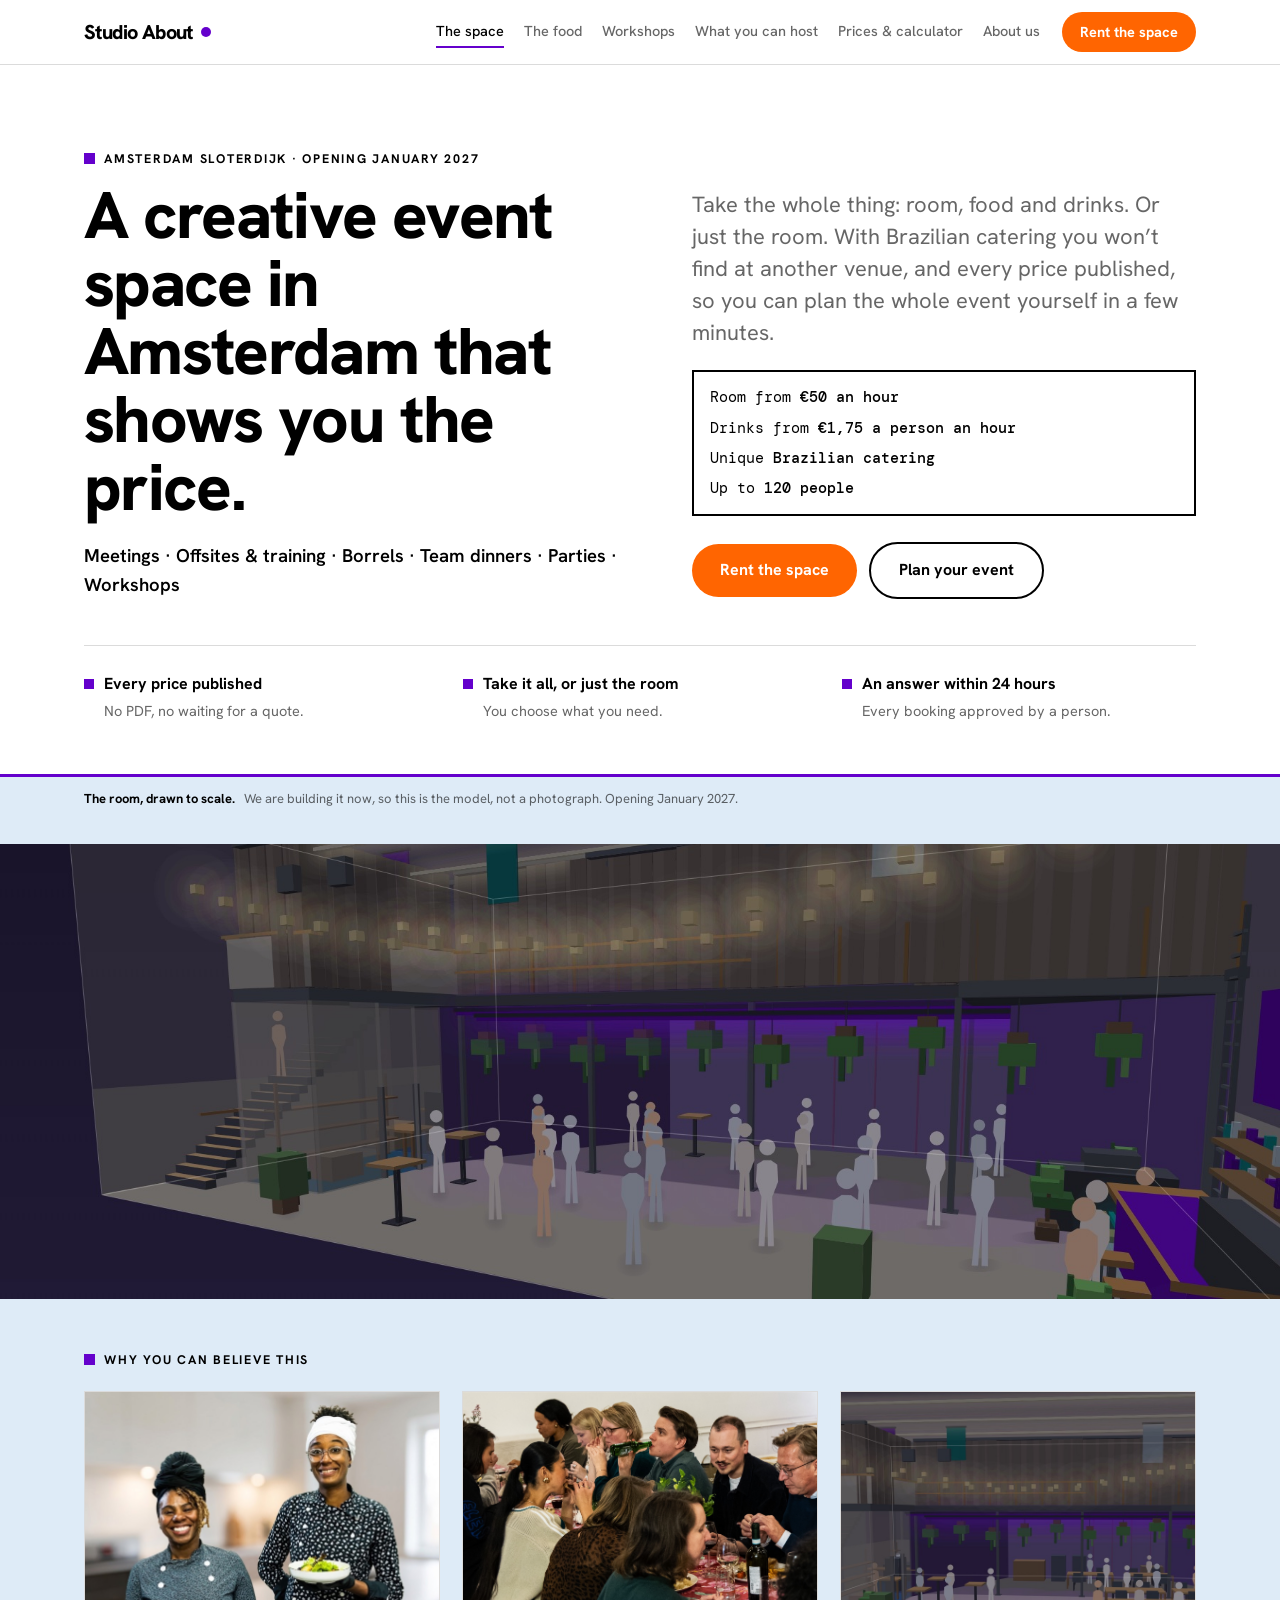
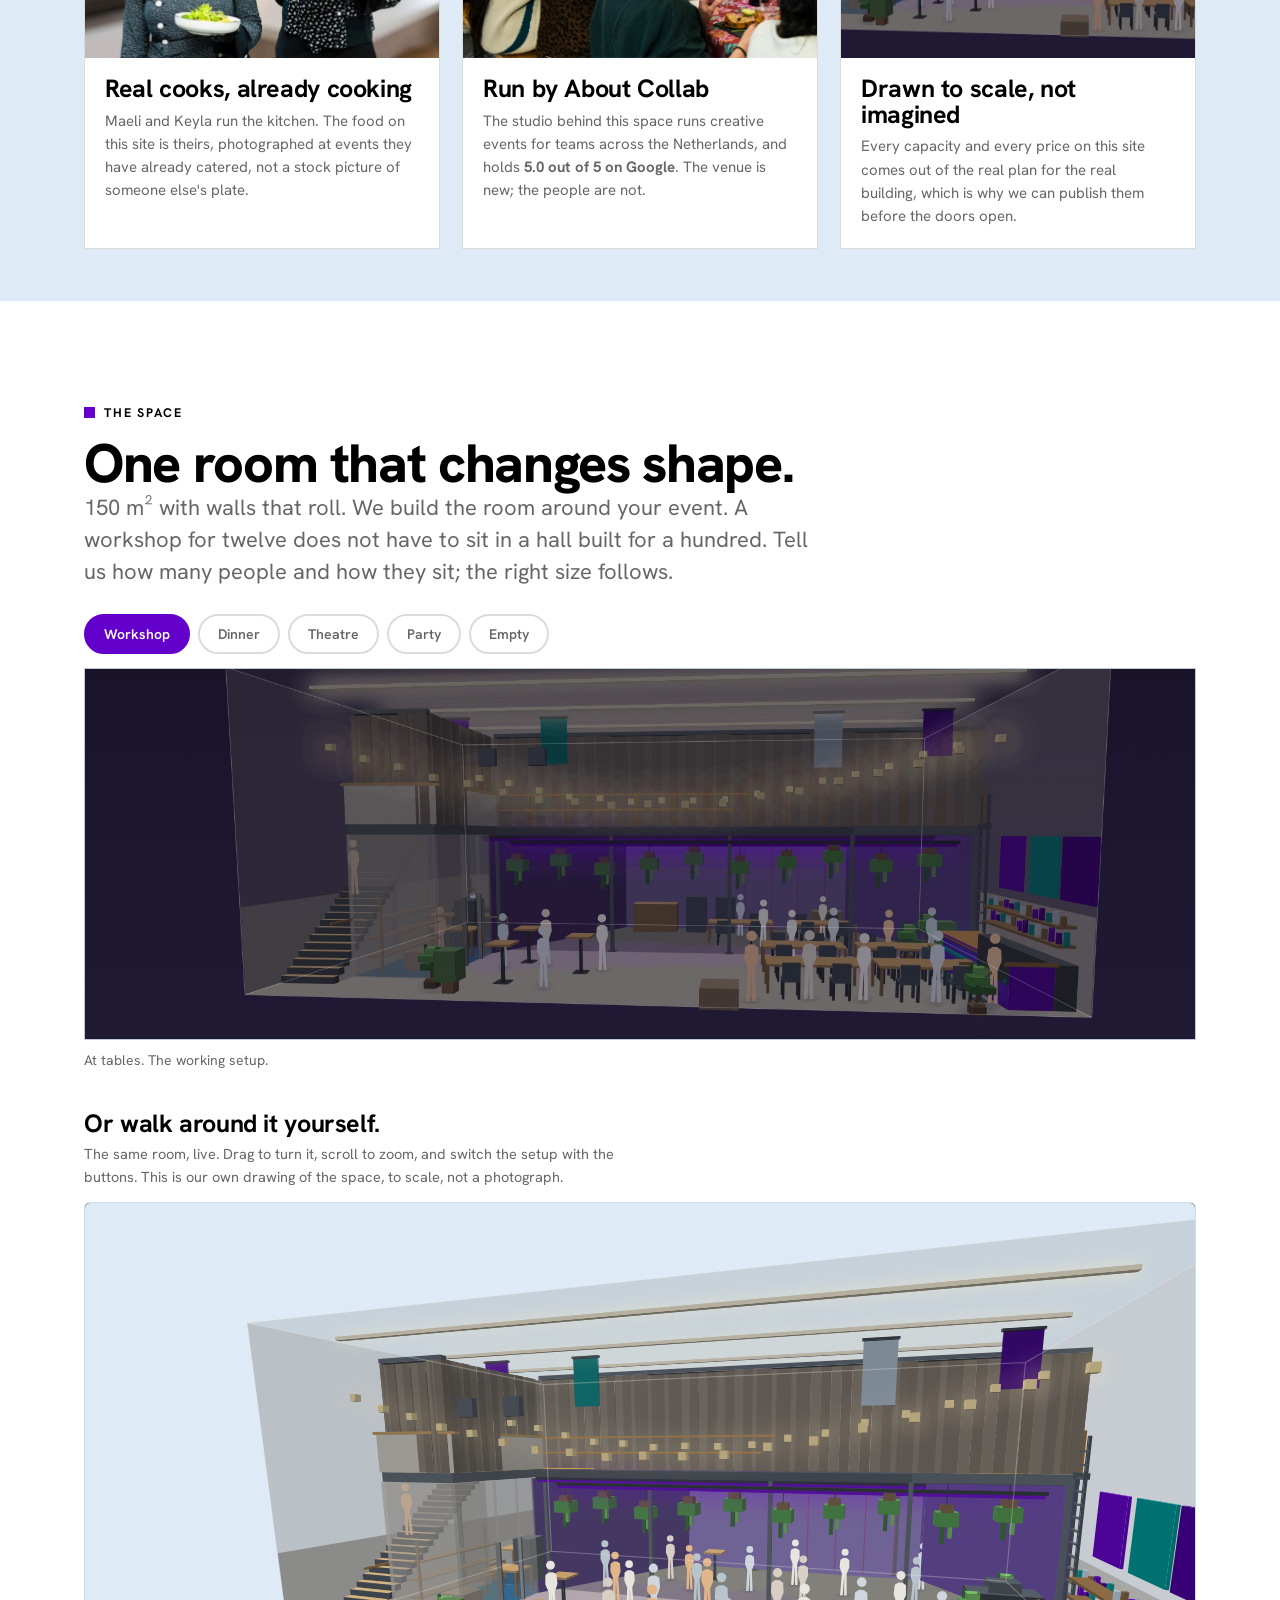
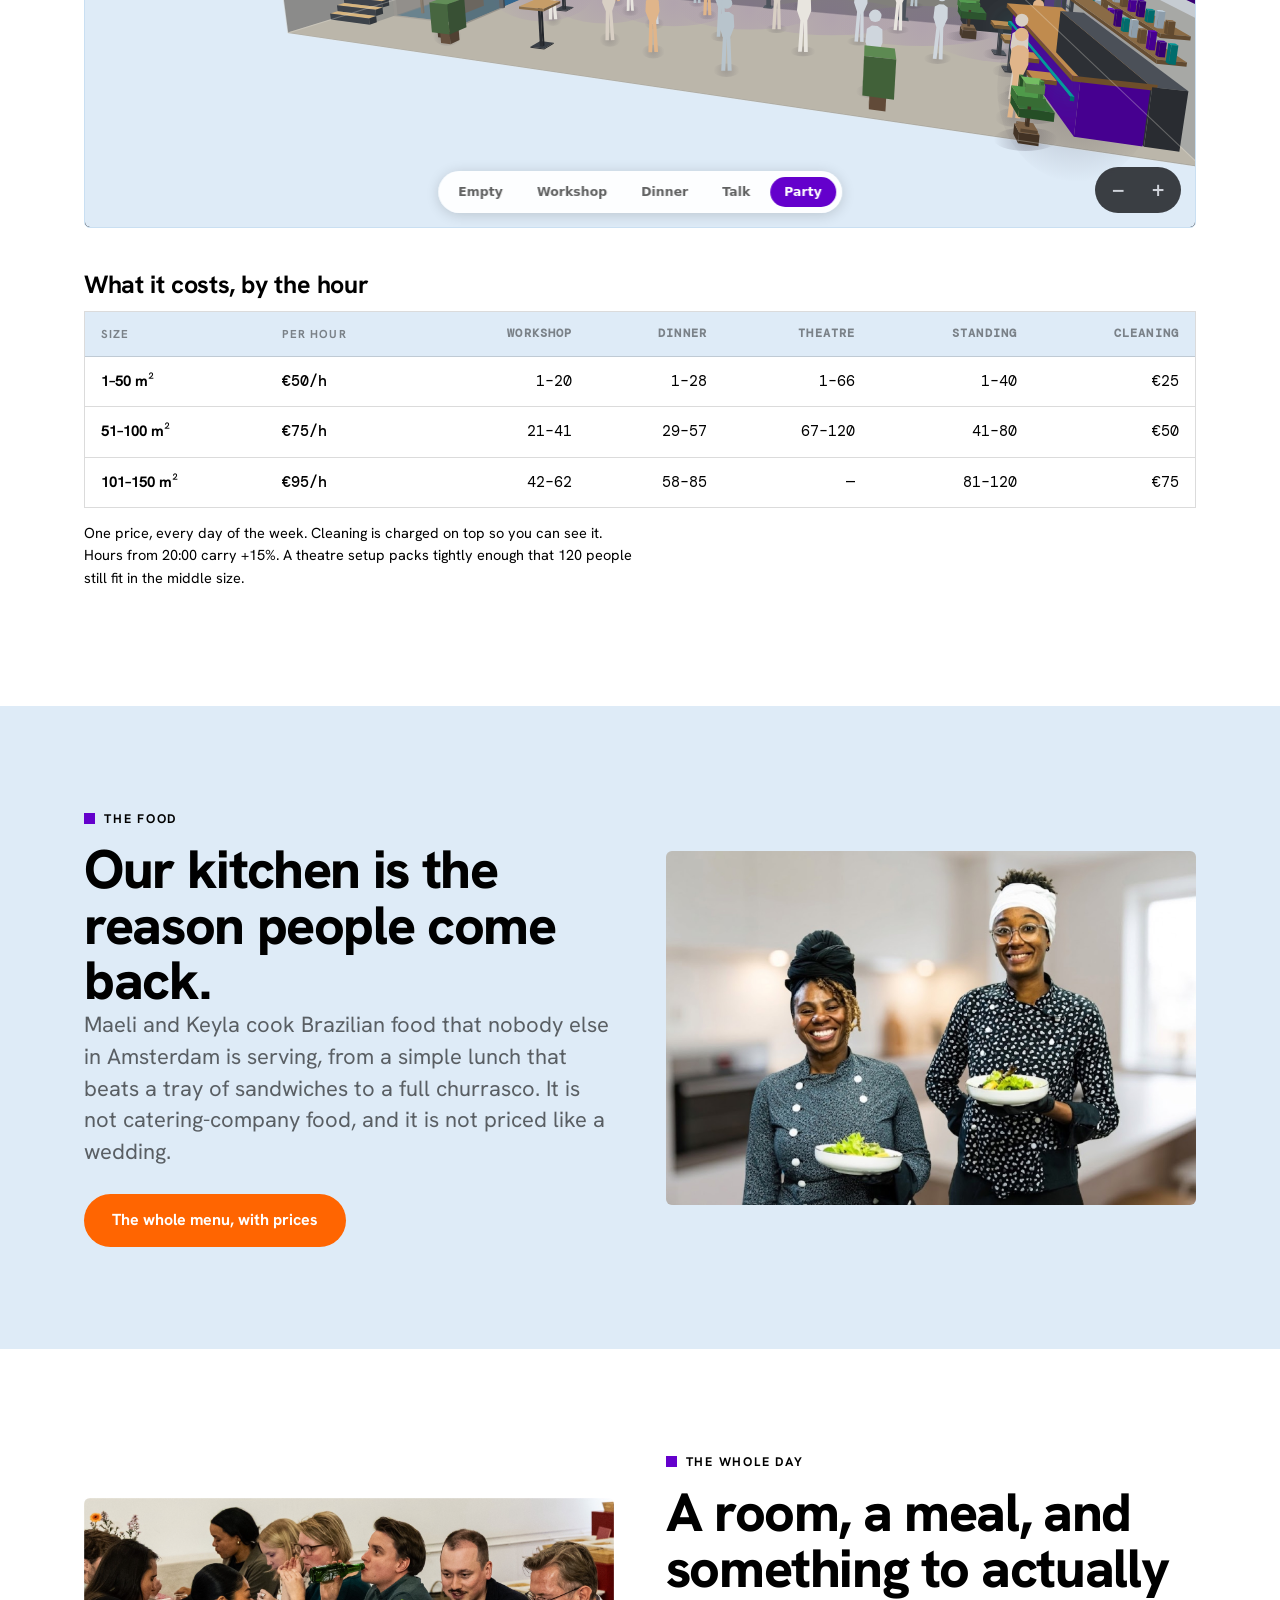
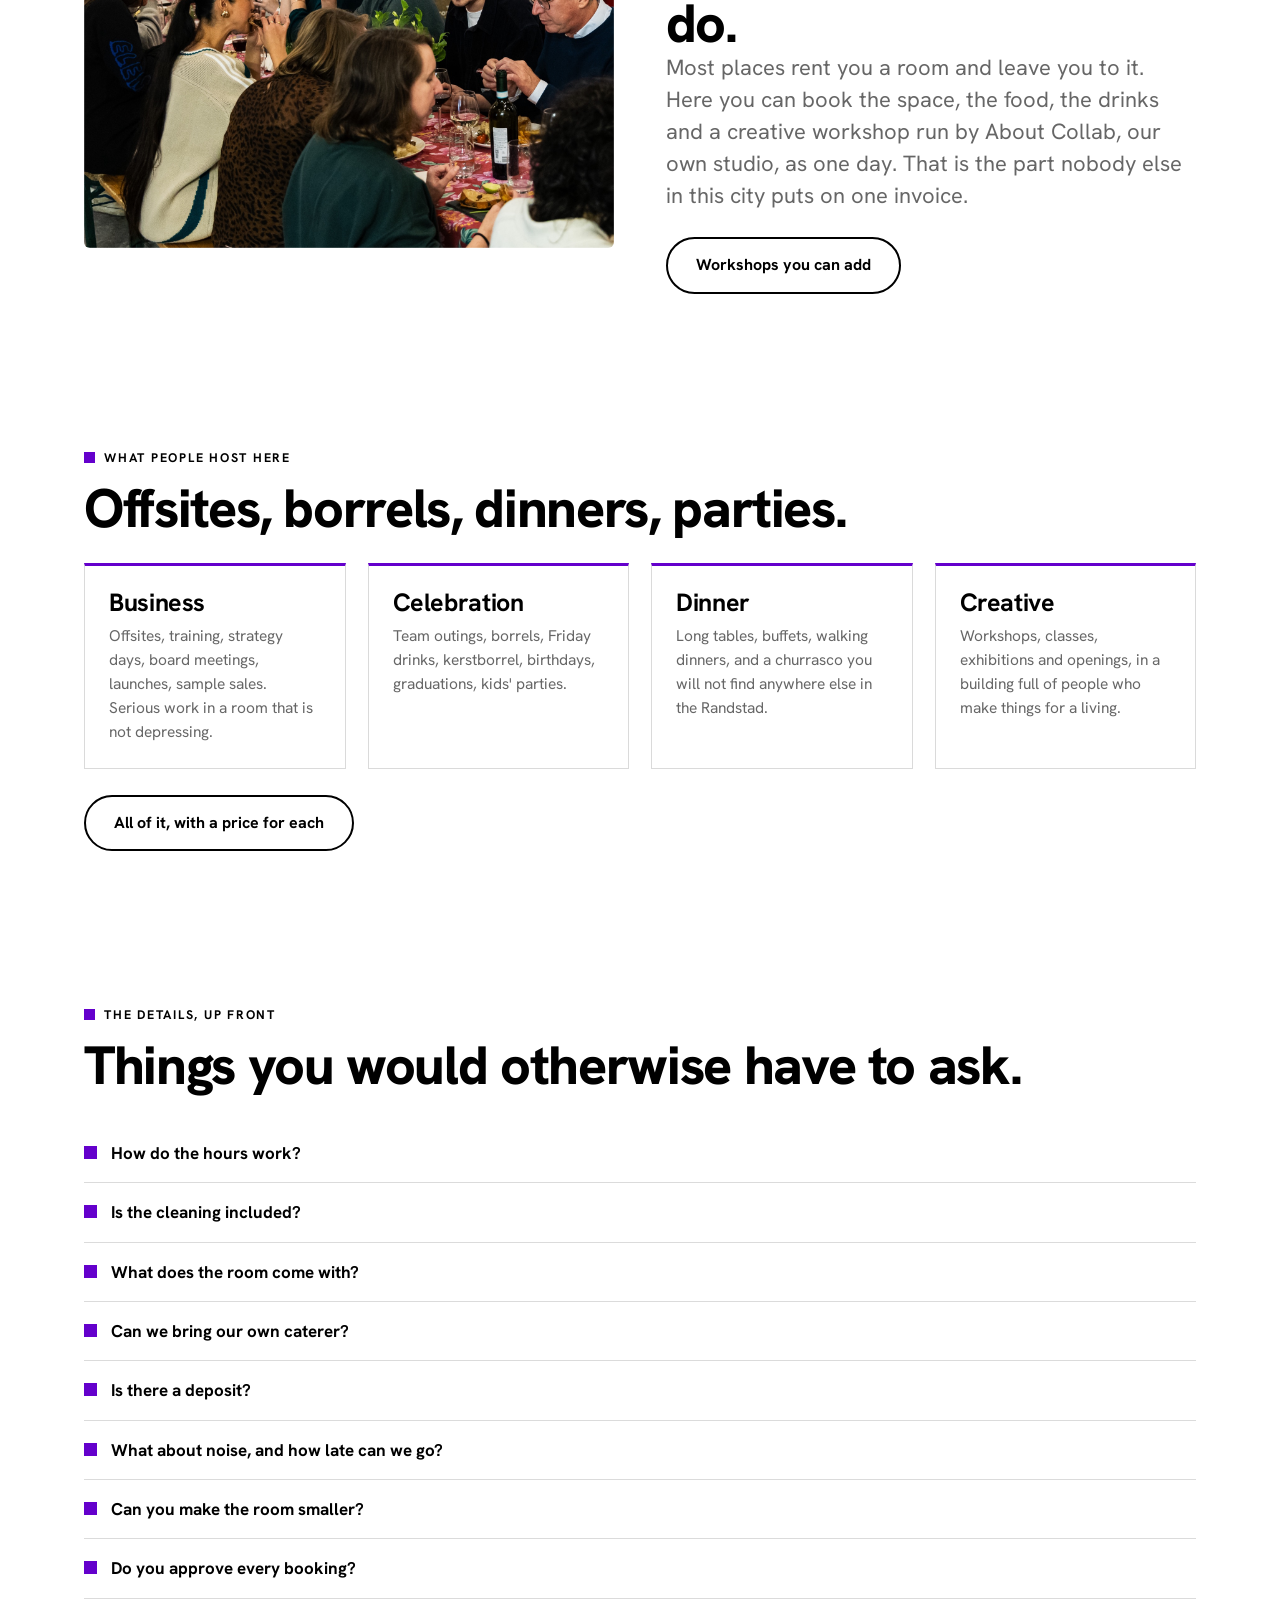
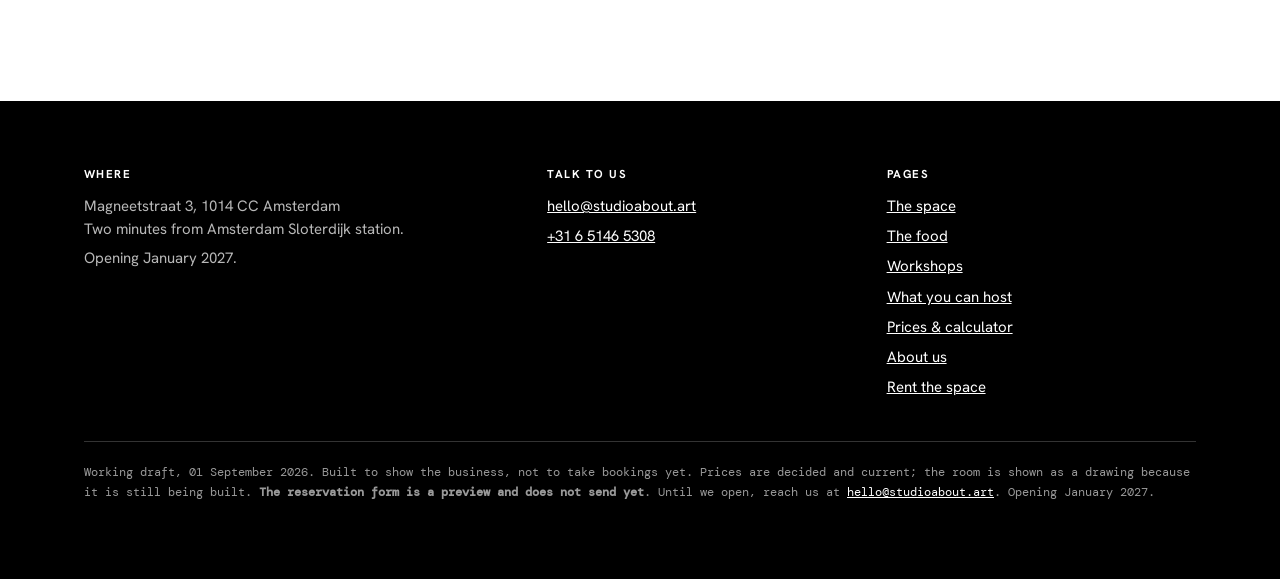
==== index.html @ 2f7e480b "Event space site — 2026-09-01 17:33" ====
<!doctype html>
<html lang="en"><head>
<meta charset="utf-8">
<meta name="viewport" content="width=device-width,initial-scale=1">
<meta name="robots" content="noindex,nofollow">
<title>Studio About &middot; a creative event space in Amsterdam</title>
<meta name="description" content="150 m² event space in Amsterdam Sloterdijk with in-house Brazilian catering. Every price published. Build your event and request a date.">
<link rel="preconnect" href="https://fonts.googleapis.com">
<link rel="preconnect" href="https://fonts.gstatic.com" crossorigin>
<link href="https://fonts.googleapis.com/css2?family=Hanken+Grotesk:wght@300;400;500;600;700;800&family=DM+Mono:wght@400;500&display=swap" rel="stylesheet">
<link rel="stylesheet" href="assets/site.css">
</head><body>
<nav class="nav"><div class="nav-in">
  <a class="brand" href="index.html">Studio About</a>
  <div class="nav-links"><a href="index.html" aria-current="page">The space</a><a href="food.html">The food</a><a href="workshops.html">Workshops</a><a href="use-cases.html">What you can host</a><a href="prices.html">Prices &amp; calculator</a><a href="about.html">About us</a></div>
  <a class="cta" href="rent.html">Rent the space</a>
</div></nav>

<header class="hero">
  <div class="wrap">
    <div class="hero-grid">
      <div>
        <p class="eyebrow">Amsterdam Sloterdijk · opening January 2027</p>
        <h1>A creative event space in Amsterdam that <em>shows you the price</em>.</h1>
        <p class="usecases">Meetings · Offsites &amp; training · Borrels · Team dinners ·
           Parties · Workshops</p>
      </div>
      <div>
        <p class="lede">Take the whole thing: room, food and drinks. Or just the room.
           With Brazilian catering you won&rsquo;t find at another venue, and every price
           published, so you can plan the whole event yourself in a few minutes.</p>
        <div class="priceline">
          <span>Room from <b>€50 an hour</b></span>
          <span>Drinks from <b>€1,75 a person an hour</b></span>
          <span>Unique <b>Brazilian catering</b></span>
          <span>Up to <b>120 people</b></span>
        </div>
        <div class="btn-row">
          <a class="btn" href="rent.html">Rent the space</a>
          <a class="btn ghost" href="prices.html#calc">Plan your event</a>
        </div>
      </div>
    </div>

    <!-- Peep Laja's value-proposition formula, point 3: three concrete outcomes, each
         readable in under two seconds. In the hero, not stranded below the fold. -->
    <ul class="outcomes">
      <li><b>Every price published</b><span>No PDF, no waiting for a quote.</span></li>
      <li><b>Take it all, or just the room</b><span>You choose what you need.</span></li>
      <li><b>An answer within 24 hours</b><span>Every booking approved by a person.</span></li>
    </ul>
  </div>
  <div class="hero-img">
    <div class="wrap"><p class="hero-cap"><b>The room, drawn to scale.</b>
      <span>We are building it now, so this is the model, not a photograph.
      Opening January 2027.</span></p></div>
    <img src="assets/room/room-hero.jpg" alt="The 150 m² event floor, set up for a
      standing party, drawn to scale" width="1800" height="640">
  </div>
</header>

<!-- PROVE, immediately after the promise (Messaging_Strategy §6.4: Promise → Prove →
     Explain → Convert). We have no venue reviews yet — the room is still being built — so
     the proof is the three true things we can show: the people who will cook, the studio
     that already runs events for a living, and a room drawn to scale rather than imagined. -->
<section class="prove tight"><div class="wrap">
  <p class="eyebrow">Why you can believe this</p>
  <div class="grid g3" style="margin-top:22px">
    <div class="prove-card">
      <img src="assets/food/maeli-keyla-salads.jpg" alt="Maeli and Keyla, the chefs">
      <h3>Real cooks, already cooking</h3>
      <p>Maeli and Keyla run the kitchen. The food on this site is theirs, photographed at
         events they have already catered, not a stock picture of someone else's plate.</p>
    </div>
    <div class="prove-card">
      <img src="assets/food/guests-feasting.jpg" alt="Guests eating together at a long table">
      <h3>Run by About Collab</h3>
      <p>The studio behind this space runs creative events for teams across the
         Netherlands, and holds <b>5.0 out of 5 on Google</b>. The venue is new;
         the people are not.</p>
    </div>
    <div class="prove-card">
      <img src="assets/room/room-tables.jpg" alt="The event floor drawn to scale, set with tables">
      <h3>Drawn to scale, not imagined</h3>
      <p>Every capacity and every price on this site comes out of the real plan for the real
         building, which is why we can publish them before the doors open.</p>
    </div>
  </div>
</div></section>

<section><div class="wrap">
  <p class="eyebrow">The space</p>
  <h2>One room that changes shape.</h2>
  <p class="lede">150 m² with walls that roll. We build the room around your
     event. A workshop for twelve does not have to sit in a hall built for a hundred.
     Tell us how many people and how they sit; the right size follows.</p>
  <div class="setups">
    <div class="setup-btns" id="setupBtns"><button data-img="assets/room/room-tables.jpg" data-alt="The event floor, workshop setup" data-meta="At tables. The working setup." aria-pressed="true">Workshop</button><button data-img="assets/room/room-dinner.jpg" data-alt="The event floor, dinner setup" data-meta="Long tables, everyone seated." aria-pressed="false">Dinner</button><button data-img="assets/room/room-theater.jpg" data-alt="The event floor, theatre setup" data-meta="Rows facing the screen." aria-pressed="false">Theatre</button><button data-img="assets/room/room-party.jpg" data-alt="The event floor, party setup" data-meta="Standing, bar open, floor clear." aria-pressed="false">Party</button><button data-img="assets/room/room-empty.jpg" data-alt="The event floor, empty setup" data-meta="The bare floor, before you fill it." aria-pressed="false">Empty</button></div>
    <div class="setup-stage"><img id="setupImg" src="assets/room/room-tables.jpg"
      alt="The event floor, workshop setup" width="1800" height="600"></div>
    <p class="setup-meta" id="setupMeta">At tables. The working setup.</p>
  </div>

  <!-- The navigable model. Helena, 1 Sep: "I want more than just a shot. I want the 3D
       model as well." This REVERSES the 31 Aug stills-only decision, which was taken
       because the model showed the studios — it no longer does: the deck is on but its
       curtain is closed, so there is nothing of the tenant product to see.
       ⚠️ The <style> is inline on purpose — site_css.py is being edited in a parallel
       session today. Fold it in once that lands. -->
  <style>
    .model3d{margin-top:40px}
    .model3d .frame{position:relative;width:100%;aspect-ratio:16/9;border-radius:6px;
      overflow:hidden;background:var(--ice);border:1px solid var(--ice-dp)}
    .model3d iframe{position:absolute;inset:0;width:100%;height:100%;border:0;display:block}
    @media(max-width:720px){
      /* the canvas takes drag as rotate, so there must be page left to scroll past it */
      .model3d .frame{aspect-ratio:auto;height:min(56svh,440px)}
    }
  </style>
  <div class="model3d">
    <h3 style="margin-bottom:6px">Or walk around it yourself.</h3>
    <p style="font-size:14.5px;color:var(--ink-60);max-width:70ch;margin:0 0 14px">
      The same room, live. Drag to turn it, scroll to zoom, and switch the setup with the
      buttons. This is our own drawing of the space, to scale, not a photograph.</p>
    <div class="frame">
      <iframe src="space-3d.html?embed=1&amp;labels=0&amp;dims=0&amp;scale=0&amp;deck=1&amp;closed=1&amp;furnD=0&amp;peopleD=0&amp;ui=event&amp;setup=party&amp;az=0.30&amp;el=0.15&amp;r=15.6&amp;tx=0.3&amp;ty=2.5&amp;tz=0.4"
              title="The event floor in 3D" loading="lazy"></iframe>
    </div>
  </div>
  <div style="margin-top:44px">
    <h3 style="margin-bottom:14px">What it costs, by the hour</h3>
    <div class="tablewrap"><table>
<thead><tr><th>Size</th><th>Per hour</th><th class="num">Workshop</th><th class="num">Dinner</th>
<th class="num">Theatre</th><th class="num">Standing</th><th class="num">Cleaning</th></tr></thead>
<tbody><tr><td><b>1–50 m²</b></td><td class='price'>€50/h</td><td class='num'>1–20</td><td class='num'>1–28</td><td class='num'>1–66</td><td class='num'>1–40</td><td class='num'>€25</td></tr><tr><td><b>51–100 m²</b></td><td class='price'>€75/h</td><td class='num'>21–41</td><td class='num'>29–57</td><td class='num'>67–120</td><td class='num'>41–80</td><td class='num'>€50</td></tr><tr><td><b>101–150 m²</b></td><td class='price'>€95/h</td><td class='num'>42–62</td><td class='num'>58–85</td><td class='num'>—</td><td class='num'>81–120</td><td class='num'>€75</td></tr></tbody></table></div>
<p class="swipe">swipe sideways →</p>
    <p style="font-size:14.5px;color:var(--ink-2);margin-top:14px;max-width:70ch">
      One price, every day of the week. Cleaning is charged on top so you can see it.
      Hours from 20:00 carry +15%.
      A theatre setup packs tightly enough that 120 people
      still fit in the middle size.</p>
  </div>
</div></section>

<section class="dark"><div class="wrap">
  <div class="grid g2" style="align-items:center;gap:clamp(24px,4vw,56px)">
    <div>
      <p class="eyebrow">The food</p>
      <h2>Our kitchen is the reason people come back.</h2>
      <p class="lede">Maeli and Keyla cook Brazilian food that nobody else in Amsterdam is
         serving, from a simple lunch that beats a tray of sandwiches to a full churrasco.
         It is not catering-company food, and it is not priced like a wedding.</p>
      <div class="btn-row"><a class="btn" href="food.html">The whole menu, with prices</a></div>
    </div>
    <div><img src="assets/food/maeli-keyla-salads.jpg"
      alt="Maeli and Keyla, the chefs, holding bowls of salad" style="border-radius:6px"></div>
  </div>
</div></section>

<section><div class="wrap">
  <div class="grid g2" style="align-items:center;gap:clamp(24px,4vw,56px)">
    <div><img src="assets/food/guests-feasting.jpg" alt="Guests eating together at a long table"
      style="border-radius:6px"></div>
    <div>
      <p class="eyebrow">The whole day</p>
      <h2>A room, a meal, and something to actually do.</h2>
      <p class="lede">Most places rent you a room and leave you to it. Here you can book the
         space, the food, the drinks and a creative workshop run by About Collab, our own
         studio, as one day. That is the part nobody else in this city puts on one invoice.</p>
      <div class="btn-row"><a class="btn ghost"
        href="workshops.html">Workshops you can add</a></div>
    </div>
  </div>
</div></section>

<section class="tight"><div class="wrap">
  <p class="eyebrow">What people host here</p>
  <h2>Offsites, borrels, dinners, parties.</h2>
  <div class="grid g4" style="margin-top:26px">
    <div class="card"><h3>Business</h3><p>Offsites, training, strategy days, board meetings,
      launches, sample sales. Serious work in a room that is not depressing.</p></div>
    <div class="card"><h3>Celebration</h3><p>Team outings, borrels, Friday drinks, kerstborrel,
      birthdays, graduations, kids' parties.</p></div>
    <div class="card"><h3>Dinner</h3><p>Long tables, buffets, walking dinners, and a churrasco
      you will not find anywhere else in the Randstad.</p></div>
    <div class="card"><h3>Creative</h3><p>Workshops, classes, exhibitions and openings, in a
      building full of people who make things for a living.</p></div>
  </div>
  <div class="btn-row"><a class="btn ghost"
    href="use-cases.html">All of it, with a price for each</a></div>
</div></section>

<section><div class="wrap"><p class="eyebrow">The details, up front</p><h2>Things you would otherwise have to ask.</h2><div style="margin-top:30px"><details class='faq'><summary>How do the hours work?</summary><p>The hours you book are the hours you have the space. Set-up and clear-out happen inside them, so count them in. Most people need about an hour at each end. You can get in from the time you booked, and if you are still here afterwards the extra time is charged at the same hourly rate. That is how the whole market works; we just say it out loud instead of putting it in a contract you read later.</p></details><details class='faq'><summary>Is the cleaning included?</summary><p>No, and it is on the price list rather than hidden in the hourly rate: €25, €50 or €75 depending on the size of the room. That is our cleaning after you leave. We do expect the space back in order: furniture where you found it, your things gone.</p></details><details class='faq'><summary>What does the room come with?</summary><p>Tables, chairs, and a projector and screen at no charge. We set the room up the way you need it. Tell us the setup when you book. Sound, party lights and a DJ booth are on the extras list.</p></details><details class='faq'><summary>Can we bring our own caterer?</summary><p>Yes, for €150 per event. Our own kitchen is the reason most people book us, so we would rather cook for you, but you are not forced onto it. Drinks are always ours.</p></details><details class='faq'><summary>Is there a deposit?</summary><p>€150, refunded after the event when the space comes back in order. It is not part of the price and carries no BTW.</p></details><details class='faq'><summary>What about noise, and how late can we go?</summary><p>Events can run to 04:00. Every booked hour from 20:00 carries +15%, which pays the person who stays with you. It is in the calculator, so you see it before you ask.</p></details><details class='faq'><summary>Can you make the room smaller?</summary><p>Yes. It is 150 m² with walls that roll, so we build the room around your event rather than sitting you in a hall that is too big. The three sizes on the price list are how we price it; the actual shape is made for you.</p></details><details class='faq'><summary>Do you approve every booking?</summary><p>Yes, always. There is no instant booking here and there never will be. You will hear from us within 24 hours.</p></details></div></div></section>

<footer><div class="wrap">
  <div class="foot-grid">
    <div>
      <h4>Where</h4>
      <p style="margin:0 0 6px">Magneetstraat 3, 1014 CC Amsterdam<br>Two minutes from Amsterdam Sloterdijk station.</p>
      <p style="margin:0">Opening January 2027.</p>
    </div>
    <div><h4>Talk to us</h4><ul>
      <li><a href="mailto:hello@studioabout.art">hello@studioabout.art</a></li>
      <li><a href="tel:+31651465308">+31 6 5146 5308</a></li>
    </ul></div>
    <div><h4>Pages</h4><ul>
      <li><a href="index.html">The space</a></li><li><a href="food.html">The food</a></li><li><a href="workshops.html">Workshops</a></li><li><a href="use-cases.html">What you can host</a></li><li><a href="prices.html">Prices &amp; calculator</a></li><li><a href="about.html">About us</a></li><li><a href="rent.html">Rent the space</a></li>
    </ul></div>
  </div>
  <p class="draft">Working draft, 01 September 2026.
     Built to show the business, not to take bookings yet. Prices are decided and current;
     the room is shown as a drawing because it is still being built. <b>The reservation form
     is a preview and does not send yet</b>. Until we open, reach us at
     <a href="mailto:hello@studioabout.art">hello@studioabout.art</a>. Opening January 2027.</p>
</div></footer>
<script>window.SA_DATA={"bands": [{"key": "B1", "label": "up to 50 m²", "m2_lo": 1, "m2_hi": 50, "price": 50.0, "cleaning": 25.0, "workshop": [1, 20], "dinner": [1, 28], "standing": [1, 40], "theatre": [1, 66]}, {"key": "B2", "label": "51–100 m²", "m2_lo": 51, "m2_hi": 100, "price": 75.0, "cleaning": 50.0, "workshop": [21, 41], "dinner": [29, 57], "standing": [41, 80], "theatre": [67, 120]}, {"key": "B3", "label": "101–150 m²", "m2_lo": 101, "m2_hi": 150, "price": 95.0, "cleaning": 75.0, "workshop": [42, 62], "dinner": [58, 85], "standing": [81, 120], "theatre": null}], "food": [{"key": "lunch_simple", "label": "Simple Lunch — one main delicious dish", "group": "any", "pp": 20.0, "status": "DECIDED", "per_hour": false, "btw": 0.09}, {"key": "lunch_buffet_full", "label": "Buffet Lunch — main + dessert", "group": "12+", "pp": 24.5, "status": "DECIDED", "per_hour": false, "btw": 0.09}, {"key": "lunch_plated", "label": "Plated Lunch — main + dessert, served at table", "group": "≤16", "pp": 27.5, "status": "DECIDED", "per_hour": false, "btw": 0.09}, {"key": "dinner_2course", "label": "Plated Dinner — 2 courses, served", "group": "≤15", "pp": 30.0, "status": "DERIVED", "per_hour": false, "btw": 0.09}, {"key": "dinner_plated", "label": "Plated Dinner — 3 courses, served", "group": "≤15", "pp": 34.5, "status": "DECIDED", "per_hour": false, "btw": 0.09}, {"key": "dinner_buffet", "label": "Buffet Dinner — walk-in, chef-served, with dessert", "group": "16+", "pp": 29.5, "status": "DECIDED", "per_hour": false, "btw": 0.09}, {"key": "churrasco", "label": "Churrasco — full Brazilian BBQ experience + dessert, lunch or dinner", "group": "15+", "pp": 47.5, "status": "DECIDED", "per_hour": false, "btw": 0.09}, {"key": "bites", "label": "Brazilian Bites — custom offer per event", "group": "any", "pp": 0.0, "status": "DECIDED range", "per_hour": false, "btw": 0.09}, {"key": "borrel_soft", "label": "Borrel — drinks + bites, pp per HOUR, no alcohol", "group": "any", "pp": 7.5, "status": "DECIDED", "per_hour": true, "btw": 0.09}, {"key": "borrel_alc", "label": "Borrel — drinks + bites, pp per HOUR, with alcohol", "group": "any", "pp": 10.0, "status": "DECIDED", "per_hour": true, "btw": 0.09}, {"key": "dessert_round", "label": "Sweet finish — a delicious dessert everyone will like", "group": "any", "pp": 4.5, "status": "DECIDED", "per_hour": false, "btw": 0.09}], "drinks": [{"key": "p1", "label": "Package 1 — coffee, tea, still + sparkling water", "pph": 1.75, "status": "DECIDED", "btw": 0.09}, {"key": "p2", "label": "Package 2 — + iced tea, sodas, juices", "pph": 2.5, "status": "DECIDED", "btw": 0.09}, {"key": "p3", "label": "Package 3 — + wine & beer", "pph": 6.0, "status": "DECIDED", "btw": 0.21}, {"key": "p4", "label": "Package 4 — + premium cocktails", "pph": 9.0, "status": "DECIDED", "btw": 0.21}], "addons": [{"key": "sound", "label": "Sound set — 2 speakers + wireless mic", "price": 45.0, "btw": 0.21}, {"key": "lights", "label": "Party light package (incl. black lights)", "price": 60.0, "btw": 0.21}, {"key": "djbooth", "label": "DJ booth table", "price": 40.0, "btw": 0.21}, {"key": "flipchart", "label": "Flipchart + markers", "price": 15.0, "btw": 0.21}], "max_people": 120, "floor_m2": 150, "night_pct": 0.15, "night_from": 20, "night_until": 4, "drinks_min_hours": 2, "borg": 150.0, "kurkgeld": 150.0, "hetsalon_room_discount": 0.3, "hetsalon_food_discount": 0.2, "bites_lo": 7.0, "bites_hi": 12.0, "bites_pieces": 6, "small_group_min": 15, "small_group_surcharge": 2.0, "projector_included": true, "btw": {"food": 0.09, "alcohol": 0.21, "service": 0.21}, "overtime_same_rate": true, "_model_billable_extra": 2};</script>
<script src="assets/calc.js"></script>
</body></html>
---- assets/site.css ----
:root{
  --purple:#6400cc; --purple-dk:#4d00a0;
  --green:#019999;
  --action:#ff6501; --action-dk:#e55a01;
  --ice:#deebf7; --ice-dp:#c9dff2;
  --ink:#000; --paper:#fff;
  --ink-60:rgba(0,0,0,.60); --ink-45:rgba(0,0,0,.45);
  --rule:rgba(0,0,0,.14);
  --onP:#fff; --onP-70:rgba(255,255,255,.74);
  --sans:'Hanken Grotesk',ui-sans-serif,system-ui,-apple-system,sans-serif;
  --mono:'DM Mono',ui-monospace,'SF Mono',Menlo,monospace;
  --pad:clamp(20px,5vw,64px); --maxw:1240px;
}
*{box-sizing:border-box}
[hidden]{display:none!important}
/* Grid and flex children default to min-width:auto and refuse to shrink below their
   content, which is how a wide table pushes a phone sideways. Anything that genuinely
   needs to scroll does it inside its own .tablewrap. */
.grid>*,.hero-grid>*,.calc-grid>*,.foot-grid>*,.promise .wrap>*,.row>*{min-width:0}
html{-webkit-text-size-adjust:100%}
body{margin:0;background:var(--paper);color:var(--ink);font-family:var(--sans);
     font-size:17px;line-height:1.55;overflow-x:hidden;font-weight:400}
img{max-width:100%;display:block}
a{color:inherit}
:focus-visible{outline:3px solid var(--action);outline-offset:2px}
@media (prefers-reduced-motion:reduce){*{animation:none!important;transition:none!important}}

.wrap{max-width:var(--maxw);margin:0 auto;padding-inline:var(--pad)}
/* .dark is a legacy class name from the first pass — it now means "the soft fill
   band", because Helena found the dark version unpleasant to look at. */
.dark{background:var(--ice);color:var(--ink)}

h1,h2,h3{font-family:var(--sans);font-weight:800;letter-spacing:-.025em;line-height:1.03;
         margin:0;overflow-wrap:break-word}
h1{font-size:clamp(36px,7vw,84px)}
h2{font-size:clamp(28px,4.4vw,54px)}
h3{font-size:clamp(19px,2vw,25px);font-weight:700;letter-spacing:-.015em}
p{margin:0 0 1em}
.lede{font-size:clamp(18px,2vw,22px);line-height:1.45;color:var(--ink-60);max-width:62ch;
      font-weight:400}

/* the eyebrow names the section's role. Text stays black; a filled square carries
   the colour, which is the brand's own geometric vocabulary. */
.eyebrow{font-size:12.5px;letter-spacing:.14em;text-transform:uppercase;font-weight:700;
         color:var(--ink);margin:0 0 14px;display:flex;align-items:center;gap:9px}
.eyebrow::before{content:'';width:11px;height:11px;background:var(--purple);flex:0 0 auto}
.promise .eyebrow,.onP .eyebrow{color:var(--onP)}
.promise .eyebrow::before,.onP .eyebrow::before{background:var(--onP)}

section{padding-block:clamp(56px,8vw,110px)}
.tight{padding-block:clamp(34px,4vw,58px)}

/* ---------- nav ---------- */
.nav{position:sticky;top:0;z-index:60;background:rgba(255,255,255,.95);
     backdrop-filter:blur(10px);border-bottom:1px solid var(--rule)}
.nav-in{max-width:var(--maxw);margin:0 auto;padding:12px var(--pad);
        display:flex;align-items:center;gap:22px}
.brand{font-weight:800;font-size:20px;color:var(--ink);text-decoration:none;
       letter-spacing:-.03em;white-space:nowrap;display:flex;align-items:center;gap:8px}
.brand::after{content:'';width:10px;height:10px;border-radius:50%;background:var(--purple)}
.nav-links{display:flex;gap:20px;margin-left:auto;flex-wrap:wrap}
.nav-links a{font-size:14.5px;color:var(--ink-60);text-decoration:none;padding:4px 0;
             border-bottom:2px solid transparent;font-weight:500}
.nav-links a:hover,.nav-links a[aria-current]{color:var(--ink);border-bottom-color:var(--purple)}
.nav .cta{background:var(--action);color:#fff;padding:9px 18px;border-radius:999px;
          font-weight:700;font-size:14.5px;text-decoration:none;white-space:nowrap}
.nav .cta:hover{background:var(--action-dk)}
@media(max-width:880px){.nav-links{display:none}}

/* ---------- hero ---------- */
.hero{background:var(--paper);color:var(--ink);position:relative;
      padding-block:clamp(44px,6.5vw,84px) 0}
.hero h1{max-width:17ch;font-size:clamp(33px,5.6vw,66px)}
.hero h1 em{font-style:normal}          /* text is black or white — never coloured */
.hero-grid{display:grid;grid-template-columns:1.05fr .95fr;gap:clamp(28px,4vw,60px);align-items:end}
@media(max-width:900px){.hero-grid{grid-template-columns:1fr}}
.hero-img{margin-top:clamp(30px,4vw,52px);border-top:3px solid var(--purple);background:var(--ice)}
.hero-img img{width:100%;height:auto}
.hero-cap{font-size:13px;color:var(--ink-60);padding:12px 0 22px;
          display:flex;gap:9px;align-items:baseline;flex-wrap:wrap}
.hero-cap b{color:var(--ink);font-weight:700}

/* the price line is a square content frame — square holds content, round holds actions */
/* One item per row. When these wrapped as a flex line, "Unique Brazilian catering" and
   "Up to 120 people" landed side by side and the capacity read as a property of the
   catering rather than of the space. A spec list cannot be misread. */
.priceline{font-family:var(--mono);font-size:15px;color:var(--ink);
           border:2px solid var(--ink);padding:14px 16px;
           display:grid;grid-template-columns:1fr;gap:7px;margin-top:8px}
.priceline b{font-weight:500}

.btn{display:inline-block;background:var(--action);color:#fff;font-weight:700;font-size:16px;
     padding:14px 28px;border-radius:999px;text-decoration:none;border:0;cursor:pointer;
     font-family:var(--sans)}
.btn:hover{background:var(--action-dk)}
.btn.ghost{background:transparent;border:2px solid var(--ink);color:var(--ink)}
.btn.ghost:hover{background:var(--ink);color:#fff}
.btn-row{display:flex;gap:12px;flex-wrap:wrap;margin-top:26px;align-items:center}

/* ---------- the promise: Purple Rain, white text ---------- */
.promise{background:var(--purple);color:var(--onP)}
.promise h3{color:var(--onP)}
.promise .wrap{display:grid;grid-template-columns:repeat(3,1fr);gap:clamp(18px,3vw,46px)}
@media(max-width:820px){.promise .wrap{grid-template-columns:1fr;gap:26px}}
.promise-item{padding-block:clamp(26px,3.4vw,46px)}
.promise-item h3{font-size:clamp(19px,2vw,24px);margin-bottom:8px}
.promise-item p{margin:0;font-size:15.5px;line-height:1.45;color:var(--onP-70)}
.promise-num{font-family:var(--mono);font-size:12px;letter-spacing:.14em;
             color:var(--onP-70);display:block;margin-bottom:12px}

/* ---------- cards / grid: square frames ---------- */
.grid{display:grid;gap:clamp(14px,2vw,22px)}
.g2{grid-template-columns:repeat(2,1fr)}
.g3{grid-template-columns:repeat(3,1fr)}
.g4{grid-template-columns:repeat(4,1fr)}
@media(max-width:980px){.g3,.g4{grid-template-columns:repeat(2,1fr)}}
@media(max-width:640px){.g2,.g3,.g4{grid-template-columns:1fr}}
.grid img{border-radius:0}

.card{background:var(--paper);border:1px solid var(--rule);border-radius:0;padding:24px;
      border-top:3px solid var(--purple)}
.card h3{margin-bottom:8px}
.card p{font-size:15.5px;color:var(--ink-60);margin:0}
.dark .card{background:var(--paper)}

/* ---------- tables ---------- */
.tablewrap{overflow-x:auto;-webkit-overflow-scrolling:touch;border:1px solid var(--rule);
           border-radius:0;background:var(--paper)}
table{border-collapse:collapse;width:100%;min-width:560px;font-size:15px}
th,td{text-align:left;padding:13px 16px;border-bottom:1px solid var(--rule)}
th{font-size:11.5px;letter-spacing:.1em;text-transform:uppercase;color:var(--ink-45);
   font-weight:700;white-space:nowrap;background:var(--ice)}
tr:last-child td{border-bottom:0}
td.num,th.num{text-align:right;font-family:var(--mono);white-space:nowrap}
td.price{font-family:var(--mono);font-weight:500;color:var(--ink);white-space:nowrap}
.swipe{font-size:12px;color:var(--ink-45);margin-top:8px;display:none}
@media(max-width:720px){.swipe{display:block}}

/* ---------- setup switcher ---------- */
.setups{margin-top:26px}
.setup-btns{display:flex;gap:8px;flex-wrap:wrap;margin-bottom:14px}
.setup-btns button{font-family:var(--sans);font-size:14px;font-weight:600;
  background:transparent;border:2px solid var(--rule);color:var(--ink-60);
  padding:9px 18px;border-radius:999px;cursor:pointer}
.setup-btns button[aria-pressed="true"]{background:var(--purple);border-color:var(--purple);color:#fff}
.setup-stage{border:1px solid var(--rule);overflow:hidden;background:var(--ice)}
.setup-stage img{width:100%;height:auto;display:block}
/* height:auto is load-bearing. The <img> carries width/height ATTRIBUTES (good — they
   reserve space and stop layout shift), but without height:auto the browser honours the
   attribute as the used height and stretches the picture to it. When the renders went from
   820px to 600px tall the images were blown up to 820 and looked zoomed (1 Sep). */
.setup-meta{font-size:14px;color:var(--ink-60);margin-top:10px}

/* ---------- FAQ ---------- */
details.faq{border-bottom:1px solid var(--rule);padding:16px 0}
details.faq summary{cursor:pointer;font-weight:700;font-size:17px;list-style:none;
                    display:flex;gap:14px;align-items:flex-start}
details.faq summary::-webkit-details-marker{display:none}
details.faq summary::before{content:'';width:13px;height:13px;background:var(--purple);
                            flex:0 0 auto;margin-top:6px}
details.faq[open] summary::before{background:var(--green)}
details.faq p{margin:12px 0 0 27px;color:var(--ink-60);font-size:15.5px;max-width:70ch}

/* ---------- footer: black is in the palette, with the reversed logo ---------- */
footer{background:var(--ink);color:rgba(255,255,255,.72);font-size:15px}
footer a{color:#fff}
footer .wrap{padding-block:clamp(40px,5vw,64px)}
.foot-grid{display:grid;grid-template-columns:1.4fr 1fr 1fr;gap:30px}
@media(max-width:760px){.foot-grid{grid-template-columns:1fr}}
.foot-grid h4{font-size:11.5px;letter-spacing:.13em;text-transform:uppercase;
              color:#fff;margin:0 0 12px;font-weight:700}
.foot-grid ul{list-style:none;margin:0;padding:0}
.foot-grid li{margin-bottom:7px}
.draft{border-top:1px solid rgba(255,255,255,.2);margin-top:34px;padding-top:20px;
       font-family:var(--mono);font-size:12px;line-height:1.7;color:rgba(255,255,255,.6)}

/* ============================================================================
   THE CALCULATOR — the signature. Choices on a white square panel, the running
   receipt on Purple Rain. Helena found the first version too dark; the brand's
   own primary carries it instead of near-black.
   ========================================================================== */
.calc{background:var(--ice);border-top:1px solid var(--rule);border-bottom:1px solid var(--rule)}
.calc-grid{display:grid;grid-template-columns:1.15fr .85fr;gap:clamp(20px,3vw,40px);align-items:start}
@media(max-width:960px){.calc-grid{grid-template-columns:1fr}}

.panel{background:var(--paper);border:1px solid var(--rule);padding:clamp(18px,2.4vw,30px)}
.fieldset{border:0;padding:0;margin:0 0 26px}
.fieldset:last-child{margin-bottom:0}
/* the step number sits in a filled square — round is for actions only */
.legend{font-size:12px;letter-spacing:.13em;text-transform:uppercase;font-weight:700;
        color:var(--ink);margin-bottom:13px;display:flex;align-items:center;gap:10px}
.legend b{font-weight:700}
.legend::first-letter{font-weight:700}
.stepnum{display:inline-flex;align-items:center;justify-content:center;width:22px;height:22px;
         background:var(--purple);color:#fff;font-size:12px;font-weight:700;flex:0 0 auto;
         letter-spacing:0}

.seg{display:flex;border:2px solid var(--ink);border-radius:999px;overflow:hidden;
     width:fit-content;max-width:100%;flex-wrap:wrap}
.seg button{font-family:var(--sans);font-size:14.5px;font-weight:600;background:var(--paper);
            border:0;padding:10px 22px;cursor:pointer;color:var(--ink-60)}
.seg button[aria-pressed="true"]{background:var(--ink);color:#fff}

.row{display:flex;gap:12px;flex-wrap:wrap;align-items:flex-end}
.field{display:flex;flex-direction:column;gap:6px;min-width:0;flex:1 1 130px}
.field label{font-size:13px;color:var(--ink-60);font-weight:500}
input[type=date],input[type=time],input[type=number],select{
  font-family:var(--sans);font-size:16px;padding:11px 12px;border:1px solid var(--ink);
  border-radius:0;background:var(--paper);color:var(--ink);width:100%;min-width:0}
select{cursor:pointer}
input:focus,select:focus{outline:2px solid var(--purple);outline-offset:0}

.hint{font-size:13.5px;line-height:1.5;color:var(--ink-60);background:var(--ice);
      border-left:3px solid var(--purple);padding:12px 14px;margin-top:12px}
.hint b{color:var(--ink);font-weight:700}

.checks{display:grid;grid-template-columns:repeat(2,1fr);gap:9px}
@media(max-width:520px){.checks{grid-template-columns:1fr}}
.check{display:flex;gap:10px;align-items:flex-start;font-size:14.5px;padding:12px 13px;
       border:1px solid var(--rule);cursor:pointer;background:var(--paper)}
.check:has(input:checked){border-color:var(--purple);box-shadow:inset 0 0 0 1px var(--purple)}
.check input{margin:2px 0 0;accent-color:var(--purple);flex:0 0 auto}
.check .p{margin-left:auto;font-family:var(--mono);font-size:13px;color:var(--ink);white-space:nowrap}

/* ---- the receipt ---- */
.receipt{position:sticky;top:74px;background:var(--purple);color:var(--onP);
         padding:clamp(20px,2.4vw,28px);font-family:var(--mono)}
@media(max-width:960px){.receipt{position:static}}
.receipt h3{font-family:var(--sans);font-size:12px;letter-spacing:.14em;text-transform:uppercase;
            color:var(--onP);font-weight:700;margin-bottom:18px}
.r-line{display:flex;justify-content:space-between;gap:14px;font-size:13.5px;padding:8px 0;
        border-bottom:1px solid rgba(255,255,255,.22);align-items:baseline}
.r-line .l{color:var(--onP-70);min-width:0}
.r-line .l small{display:block;font-size:11px;color:rgba(255,255,255,.55);letter-spacing:.02em}
.r-line .v{white-space:nowrap;color:var(--onP)}
.r-total{display:block;margin-top:18px;padding-top:15px;border-top:2px solid var(--onP)}
.r-total .l{display:block;font-family:var(--sans);font-size:11.5px;letter-spacing:.13em;
            text-transform:uppercase;color:var(--onP-70);margin-bottom:8px;font-weight:700}
.r-total .v{display:block;font-family:var(--sans);font-size:clamp(30px,3.6vw,44px);
            font-weight:800;color:var(--onP);letter-spacing:-.03em;line-height:1.05}
.r-sub{display:flex;justify-content:space-between;gap:14px;font-size:12.5px;
       color:var(--onP-70);margin-top:9px}
.r-pp{color:var(--onP);font-weight:500}
.r-note{font-size:11.5px;line-height:1.6;color:var(--onP-70);margin-top:18px;
        padding-top:15px;border-top:1px solid rgba(255,255,255,.22)}
.r-empty{font-size:13px;color:var(--onP-70);line-height:1.6}
.receipt .btn{width:100%;text-align:center;margin-top:20px;font-family:var(--sans)}
.r-warn{font-size:12px;color:#fff;background:rgba(255,255,255,.16);
        padding:10px 12px;margin-top:12px;line-height:1.5;
        border-left:3px solid var(--action)}

/* Lush Green earns its one job: marking what costs nothing */
.free{color:var(--green);font-weight:700}

/* ---------- the reservation form ---------- */
textarea{font-family:var(--sans);font-size:16px;padding:11px 12px;border:1px solid var(--ink);
         border-radius:0;background:var(--paper);color:var(--ink);width:100%;min-width:0;
         resize:vertical;line-height:1.5}
textarea:focus{outline:2px solid var(--purple);outline-offset:0}

/* the sent state — a square content frame, a round mark, brand geometry */
.sent{text-align:center;padding:clamp(20px,4vw,44px) 8px}
.sent-mark{width:66px;height:66px;border-radius:50%;background:var(--green);margin:0 auto 22px;
           position:relative}
.sent-mark::after{content:'';position:absolute;left:22px;top:30px;width:22px;height:11px;
                  border-left:3.5px solid #fff;border-bottom:3.5px solid #fff;
                  transform:rotate(-45deg)}
.sent h3{font-size:clamp(22px,2.6vw,30px);margin-bottom:12px}
.sent p{color:var(--ink-60);font-size:16px;max-width:44ch;margin:0 auto 10px}
.sent p b{color:var(--ink)}
.sent-note{font-size:14px!important;color:var(--ink-45)!important}

/* ---------- hero additions: the use-case strip and the three outcomes ---------- */
/* The use cases are a LIST, not the phrase "all types of events" — a corporate scanning
   for three seconds needs to see "offsites, meetings" and know they are in the right
   place. Showing the coverage proves it; claiming it does not. */
.usecases{margin:20px 0 0;font-size:clamp(15px,1.55vw,18.5px);font-weight:600;
          color:var(--ink);line-height:1.55;max-width:none}
.outcomes{list-style:none;margin:clamp(30px,4vw,46px) 0 0;padding:0;display:grid;
          grid-template-columns:repeat(3,1fr);gap:clamp(14px,2vw,26px);
          border-top:1px solid var(--rule);padding-top:clamp(18px,2.4vw,26px)}
@media(max-width:760px){.outcomes{grid-template-columns:1fr;gap:16px}}
.outcomes li{display:flex;flex-direction:column;gap:3px;padding-left:20px;position:relative}
.outcomes li::before{content:'';position:absolute;left:0;top:7px;width:10px;height:10px;
                     background:var(--purple)}
.outcomes b{font-size:16px;font-weight:700}
.outcomes span{font-size:14.5px;color:var(--ink-60)}

/* ---------- the prove block ---------- */
.prove{background:var(--ice)}
.prove-card{background:var(--paper);border:1px solid var(--rule)}
.prove-card img{width:100%;aspect-ratio:4/3;object-fit:cover}
.prove-card h3{margin:18px 20px 8px}
.prove-card p{margin:0 20px 20px;font-size:15px;color:var(--ink-60)}

/* ---------- about: the portrait, and the slot that waits for it ---------- */
/* the photo is a tall portrait, so it sits in the hero's second column beside the story
   rather than running full-bleed and leaving half the row empty */
.founders{align-items:start;gap:clamp(26px,4vw,64px)}
.portrait{margin:0;max-width:520px}
@media(max-width:900px){.portrait{margin-top:26px}}
.portrait img{width:100%;height:auto;border:1px solid var(--rule)}
.portrait figcaption{font-size:14px;color:var(--ink-60);margin-top:10px}
/* A visible, deliberate gap — the same pattern the tenant page used for its address.
   Better an obvious hole than a stock photo of somebody else's founders. */
.slot{aspect-ratio:21/9;border:2px dashed var(--purple);background:var(--ice);
      display:flex;align-items:center;justify-content:center;text-align:center;padding:20px}
.slot span{font-family:var(--mono);font-size:13px;color:var(--purple);letter-spacing:.04em}
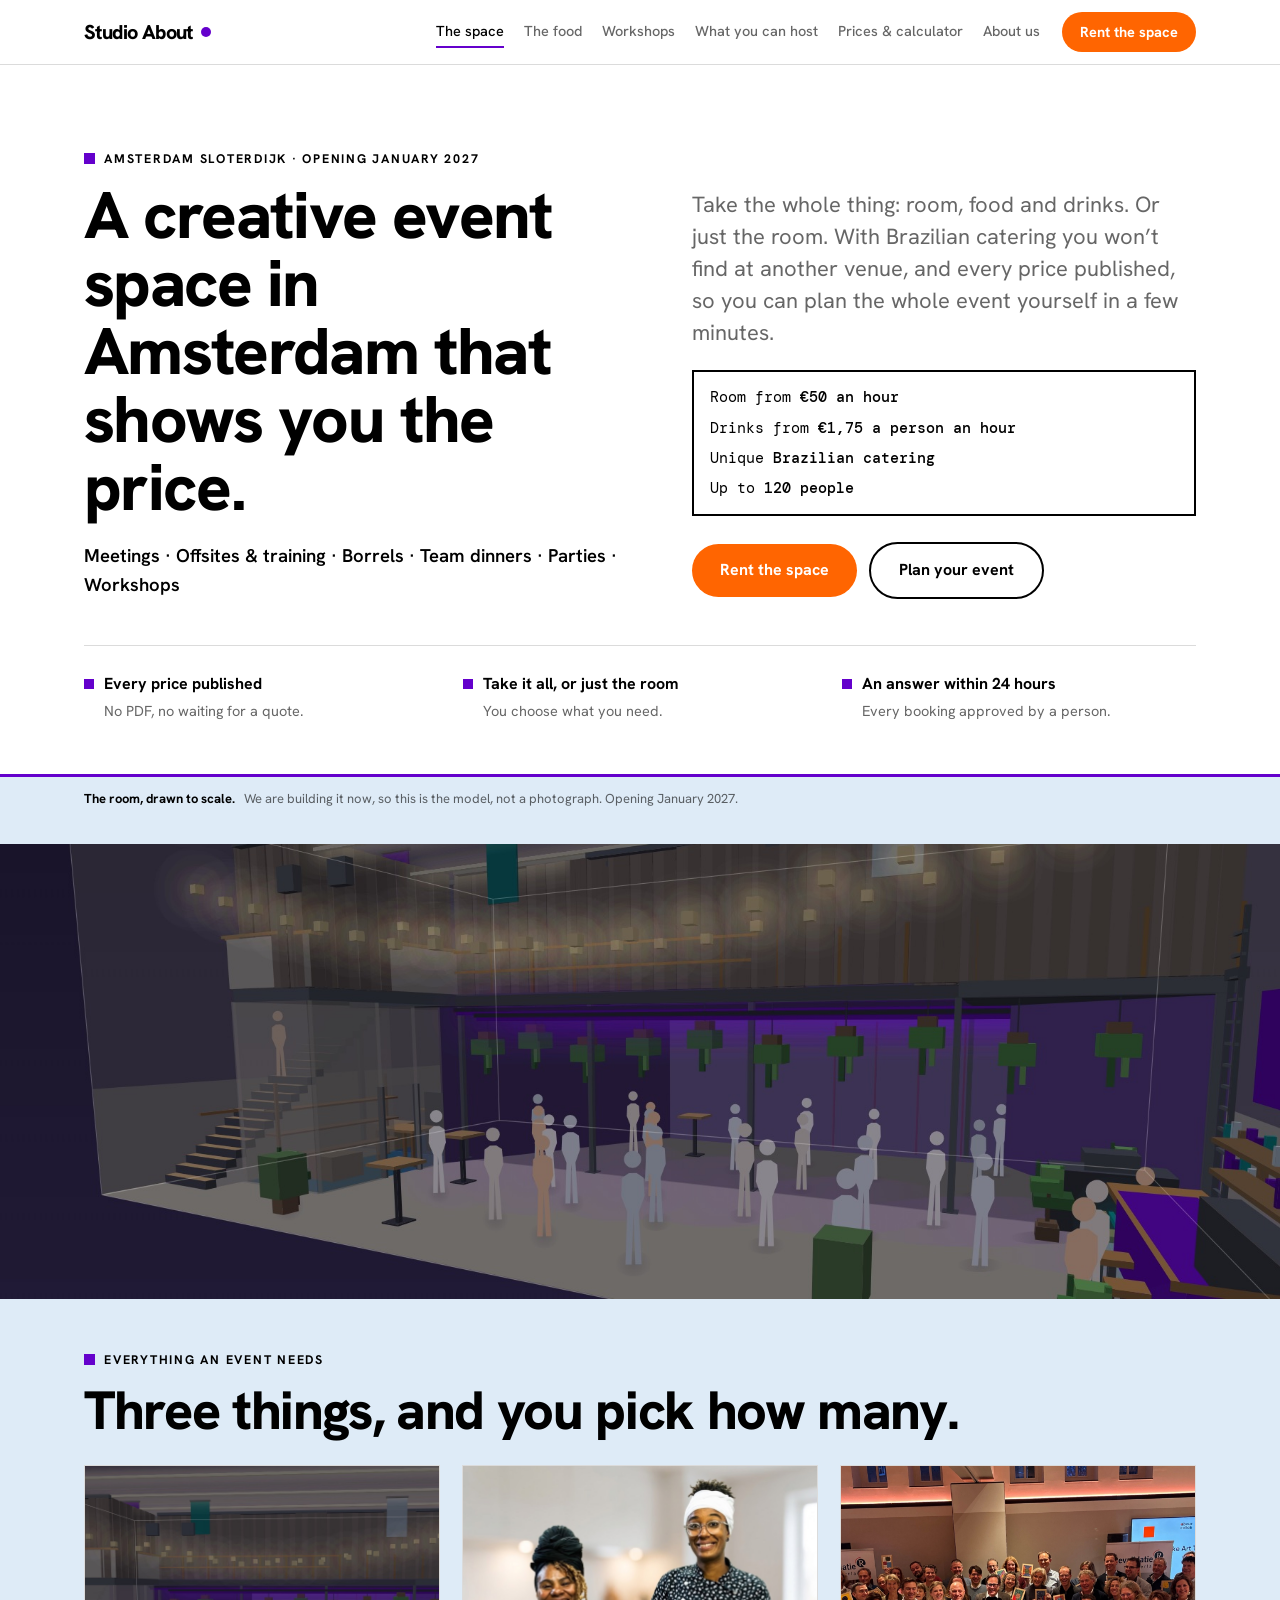
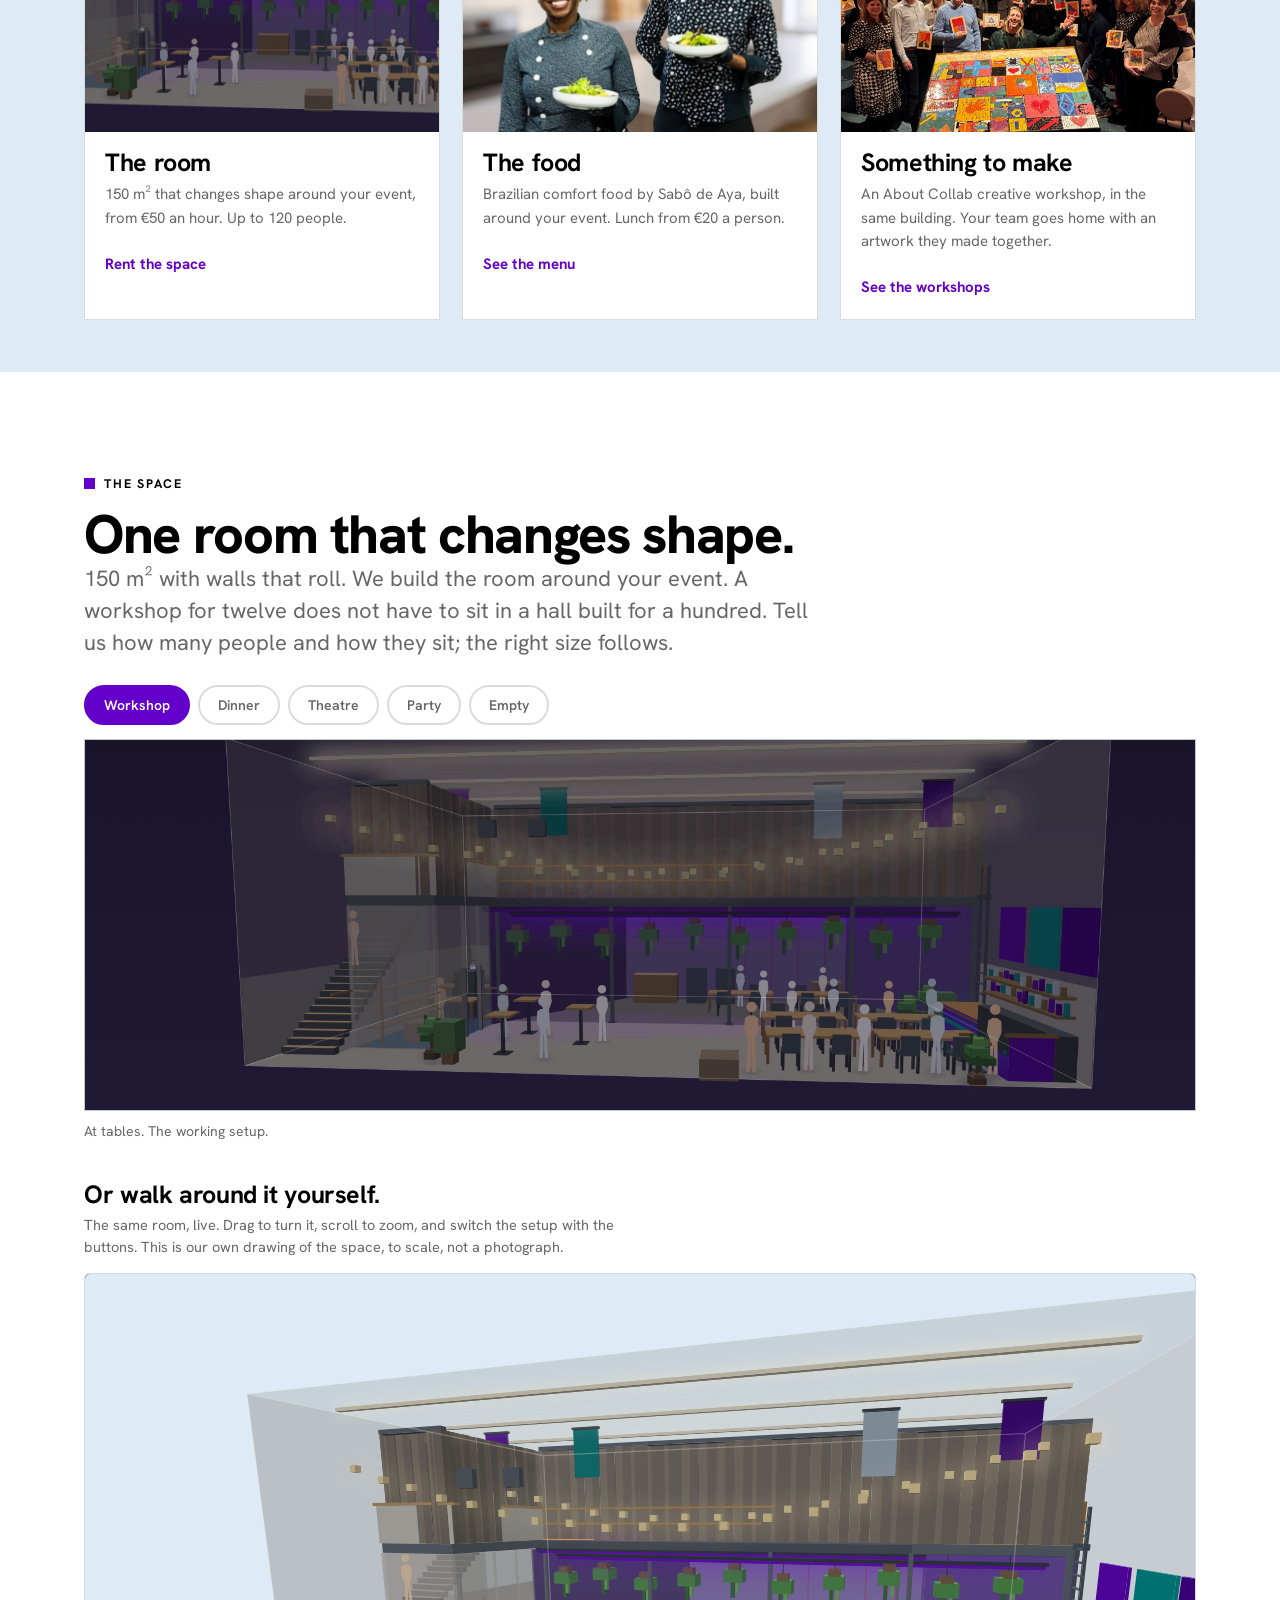
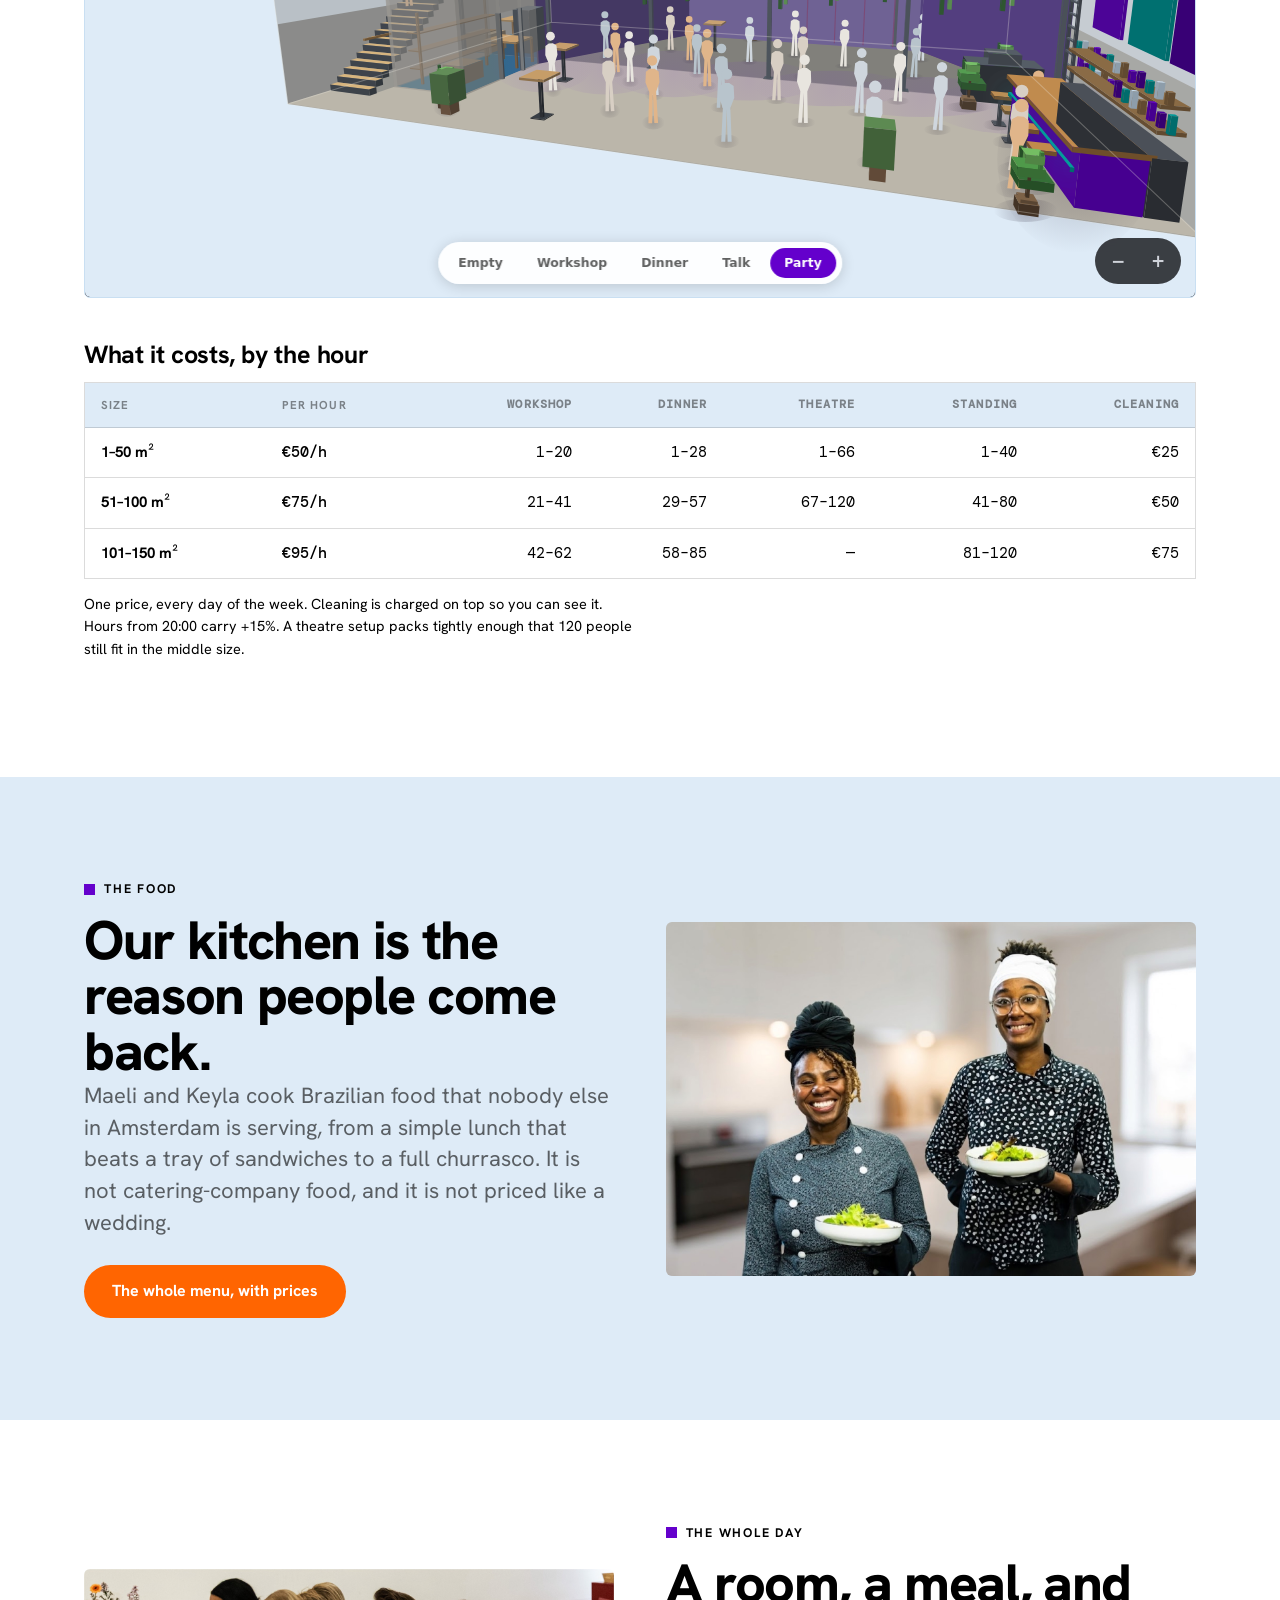
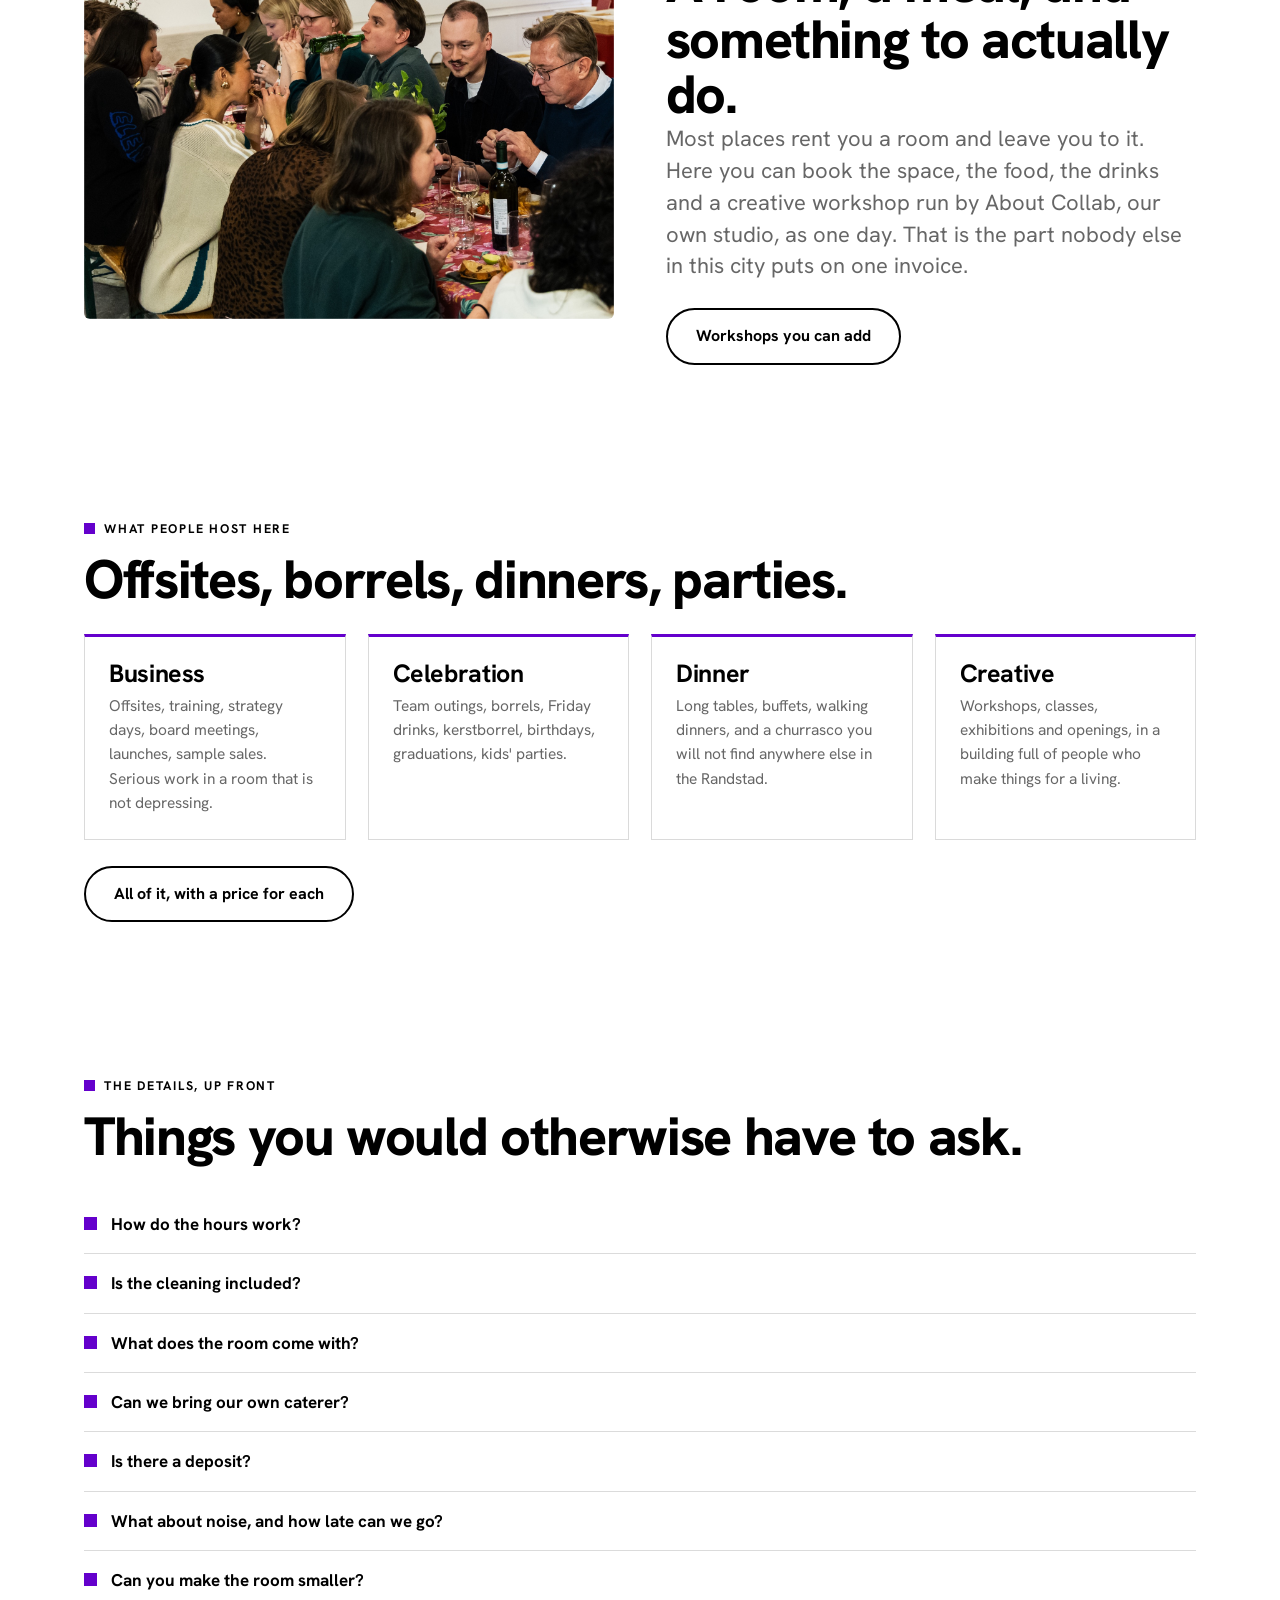
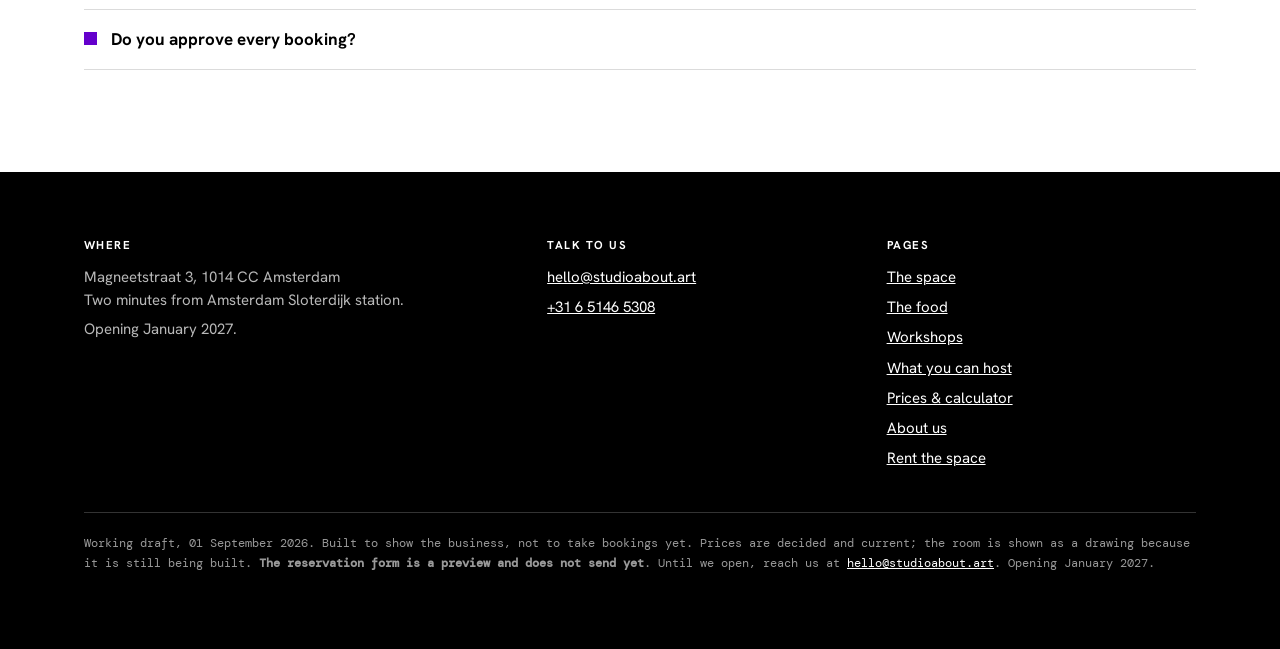
==== commit 415b0ac6: "Event space site — 2026-09-01 20:16" ====
--- a/index.html
+++ b/index.html
@@ -59,32 +59,36 @@
   </div>
 </header>
 
-<!-- PROVE, immediately after the promise (Messaging_Strategy §6.4: Promise → Prove →
-     Explain → Convert). We have no venue reviews yet — the room is still being built — so
-     the proof is the three true things we can show: the people who will cook, the studio
-     that already runs events for a living, and a room drawn to scale rather than imagined. -->
+<!-- Helena, 1 Sep: the old "Why you can believe this" block was defensive and unclear
+     ("I don't understand this… it makes a bit no sense"). Same slot, same three cards, but
+     they now name the three things we actually sell and each one is a door. It also fixes
+     her other note: About Collab was missing from the home page entirely. -->
 <section class="prove tight"><div class="wrap">
-  <p class="eyebrow">Why you can believe this</p>
-  <div class="grid g3" style="margin-top:22px">
-    <div class="prove-card">
-      <img src="assets/food/maeli-keyla-salads.jpg" alt="Maeli and Keyla, the chefs">
-      <h3>Real cooks, already cooking</h3>
-      <p>Maeli and Keyla run the kitchen. The food on this site is theirs, photographed at
-         events they have already catered, not a stock picture of someone else's plate.</p>
-    </div>
-    <div class="prove-card">
-      <img src="assets/food/guests-feasting.jpg" alt="Guests eating together at a long table">
-      <h3>Run by About Collab</h3>
-      <p>The studio behind this space runs creative events for teams across the
-         Netherlands, and holds <b>5.0 out of 5 on Google</b>. The venue is new;
-         the people are not.</p>
-    </div>
-    <div class="prove-card">
-      <img src="assets/room/room-tables.jpg" alt="The event floor drawn to scale, set with tables">
-      <h3>Drawn to scale, not imagined</h3>
-      <p>Every capacity and every price on this site comes out of the real plan for the real
-         building, which is why we can publish them before the doors open.</p>
-    </div>
+  <p class="eyebrow">Everything an event needs</p>
+  <h2>Three things, and you pick how many.</h2>
+  <div class="grid g3" style="margin-top:26px">
+    <a class="prove-card" href="rent.html">
+      <img src="assets/room/room-tables.jpg" alt="The event floor set with tables">
+      <h3>The room</h3>
+      <p>150 m&sup2; that changes shape around your event, from
+         €50 an hour. Up to 120 people.</p>
+      <span class="more">Rent the space</span>
+    </a>
+    <a class="prove-card" href="food.html">
+      <img src="assets/food/maeli-keyla-salads.jpg" alt="Maeli and Keyla, our chefs">
+      <h3>The food</h3>
+      <p>Brazilian comfort food by Sab&ocirc; de Aya, built around your event. Lunch from
+         €20 a person.</p>
+      <span class="more">See the menu</span>
+    </a>
+    <a class="prove-card" href="workshops.html">
+      <img src="assets/ac/collective-artwork.jpg" alt="A team with the collective artwork
+        they made together">
+      <h3>Something to make</h3>
+      <p>An About Collab creative workshop, in the same building. Your team goes home with
+         an artwork they made together.</p>
+      <span class="more">See the workshops</span>
+    </a>
   </div>
 </div></section>
 
--- a/assets/site.css
+++ b/assets/site.css
@@ -307,3 +307,19 @@
 .slot{aspect-ratio:21/9;border:2px dashed var(--purple);background:var(--ice);
       display:flex;align-items:center;justify-content:center;text-align:center;padding:20px}
 .slot span{font-family:var(--mono);font-size:13px;color:var(--purple);letter-spacing:.04em}
+
+/* the three doors on the home page: cards that are links, not a defensive proof block */
+a.prove-card{display:block;text-decoration:none;color:inherit;transition:border-color .15s}
+a.prove-card:hover{border-color:var(--purple)}
+a.prove-card .more{display:inline-block;margin:0 20px 20px;font-weight:700;font-size:15px;
+                   color:var(--purple)}
+a.prove-card:hover .more{text-decoration:underline}
+
+/* the four-step process on the workshops page */
+.steps{display:grid;grid-template-columns:repeat(2,1fr);gap:clamp(18px,2.4vw,30px);margin-top:26px}
+@media(max-width:760px){.steps{grid-template-columns:1fr}}
+.step{display:flex;gap:16px;align-items:flex-start}
+.step-n{flex:0 0 auto;width:34px;height:34px;background:var(--purple);color:#fff;
+        display:flex;align-items:center;justify-content:center;font-weight:800;font-size:16px}
+.step h3{margin-bottom:5px}
+.step p{margin:0;font-size:15.5px;color:var(--ink-60)}
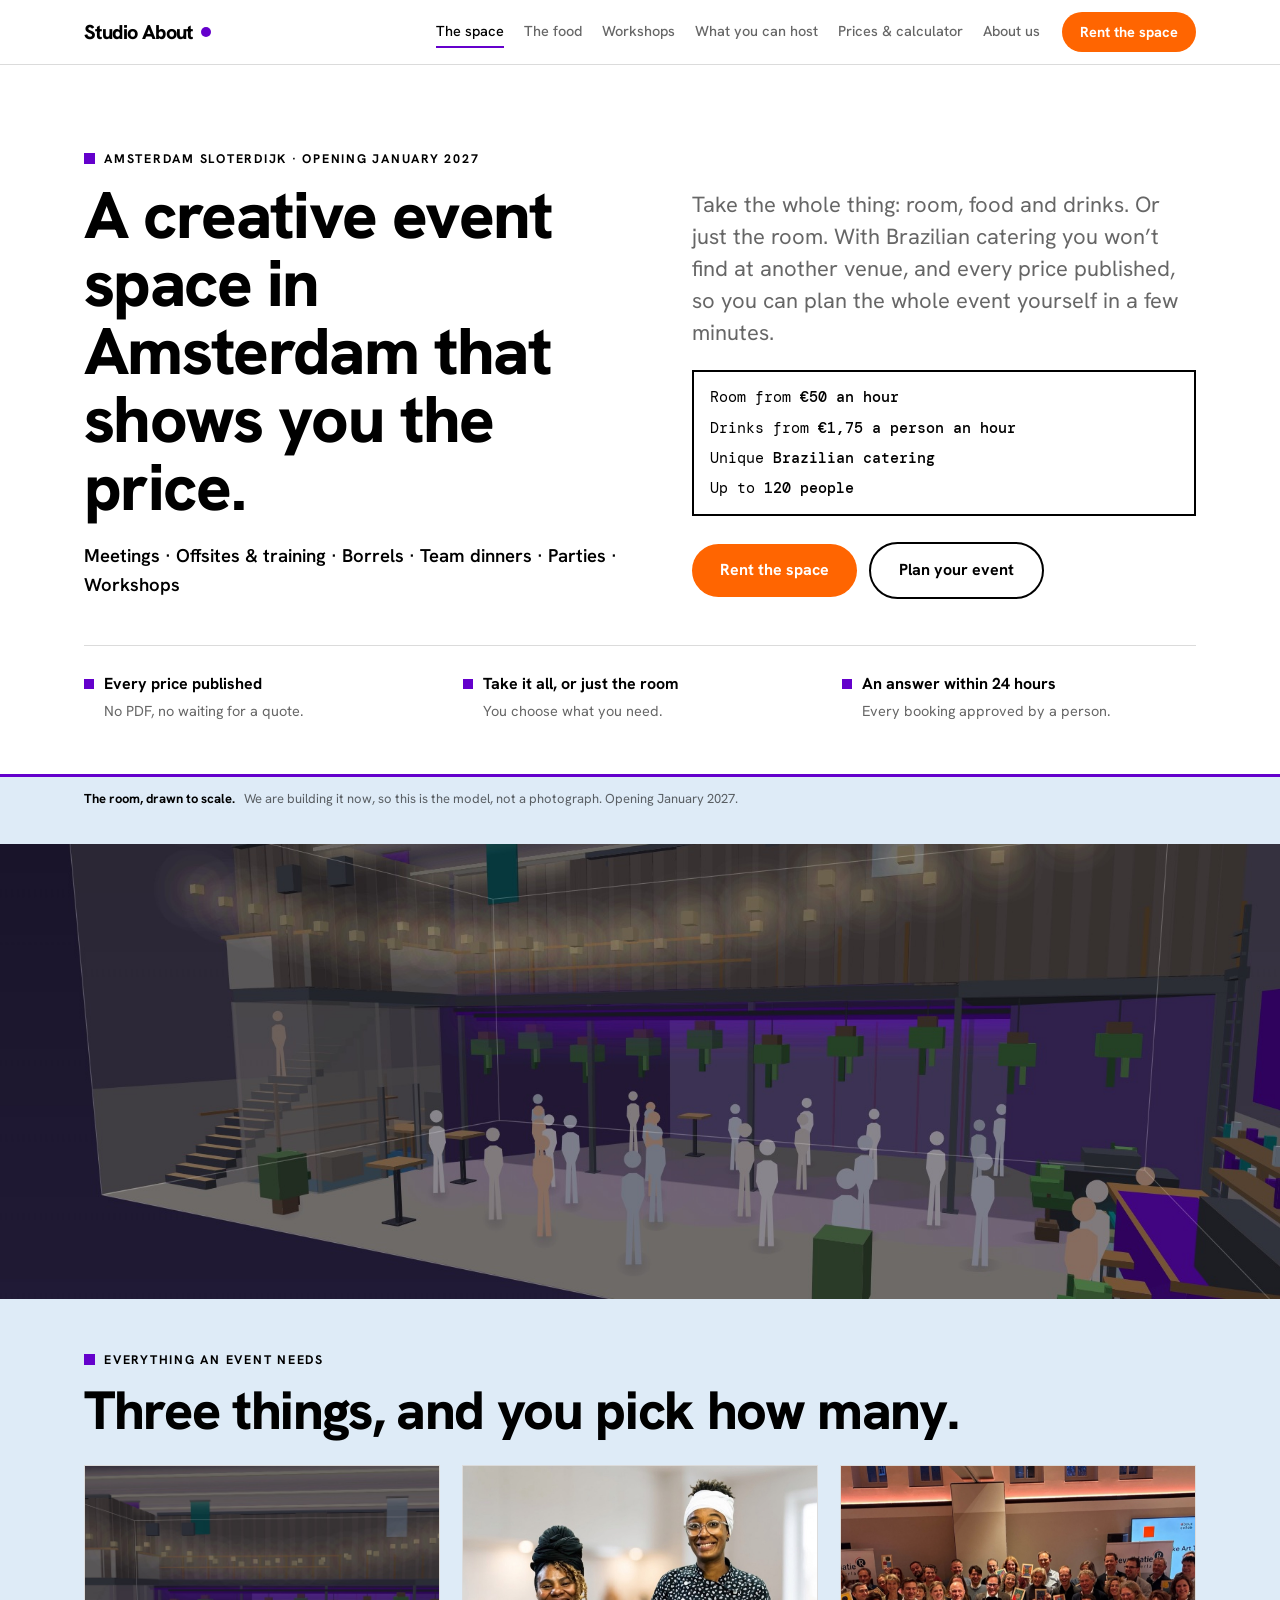
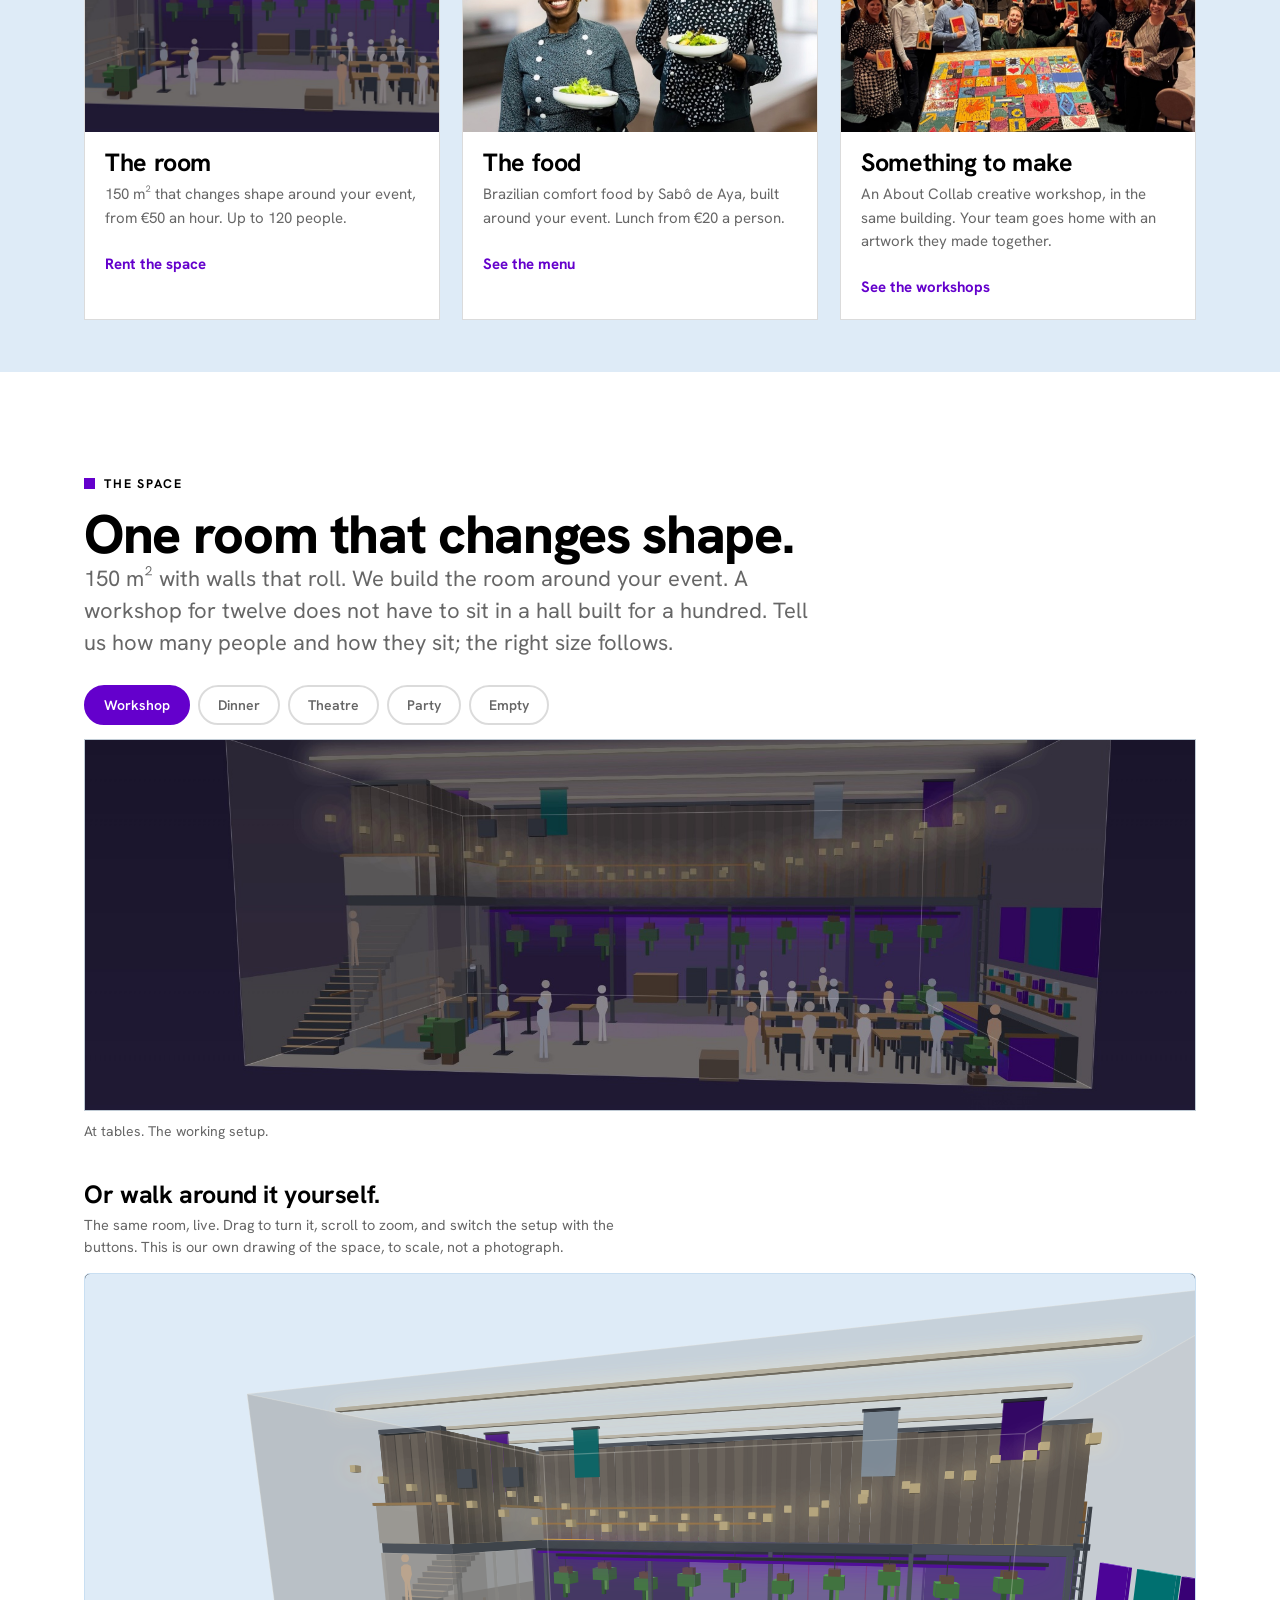
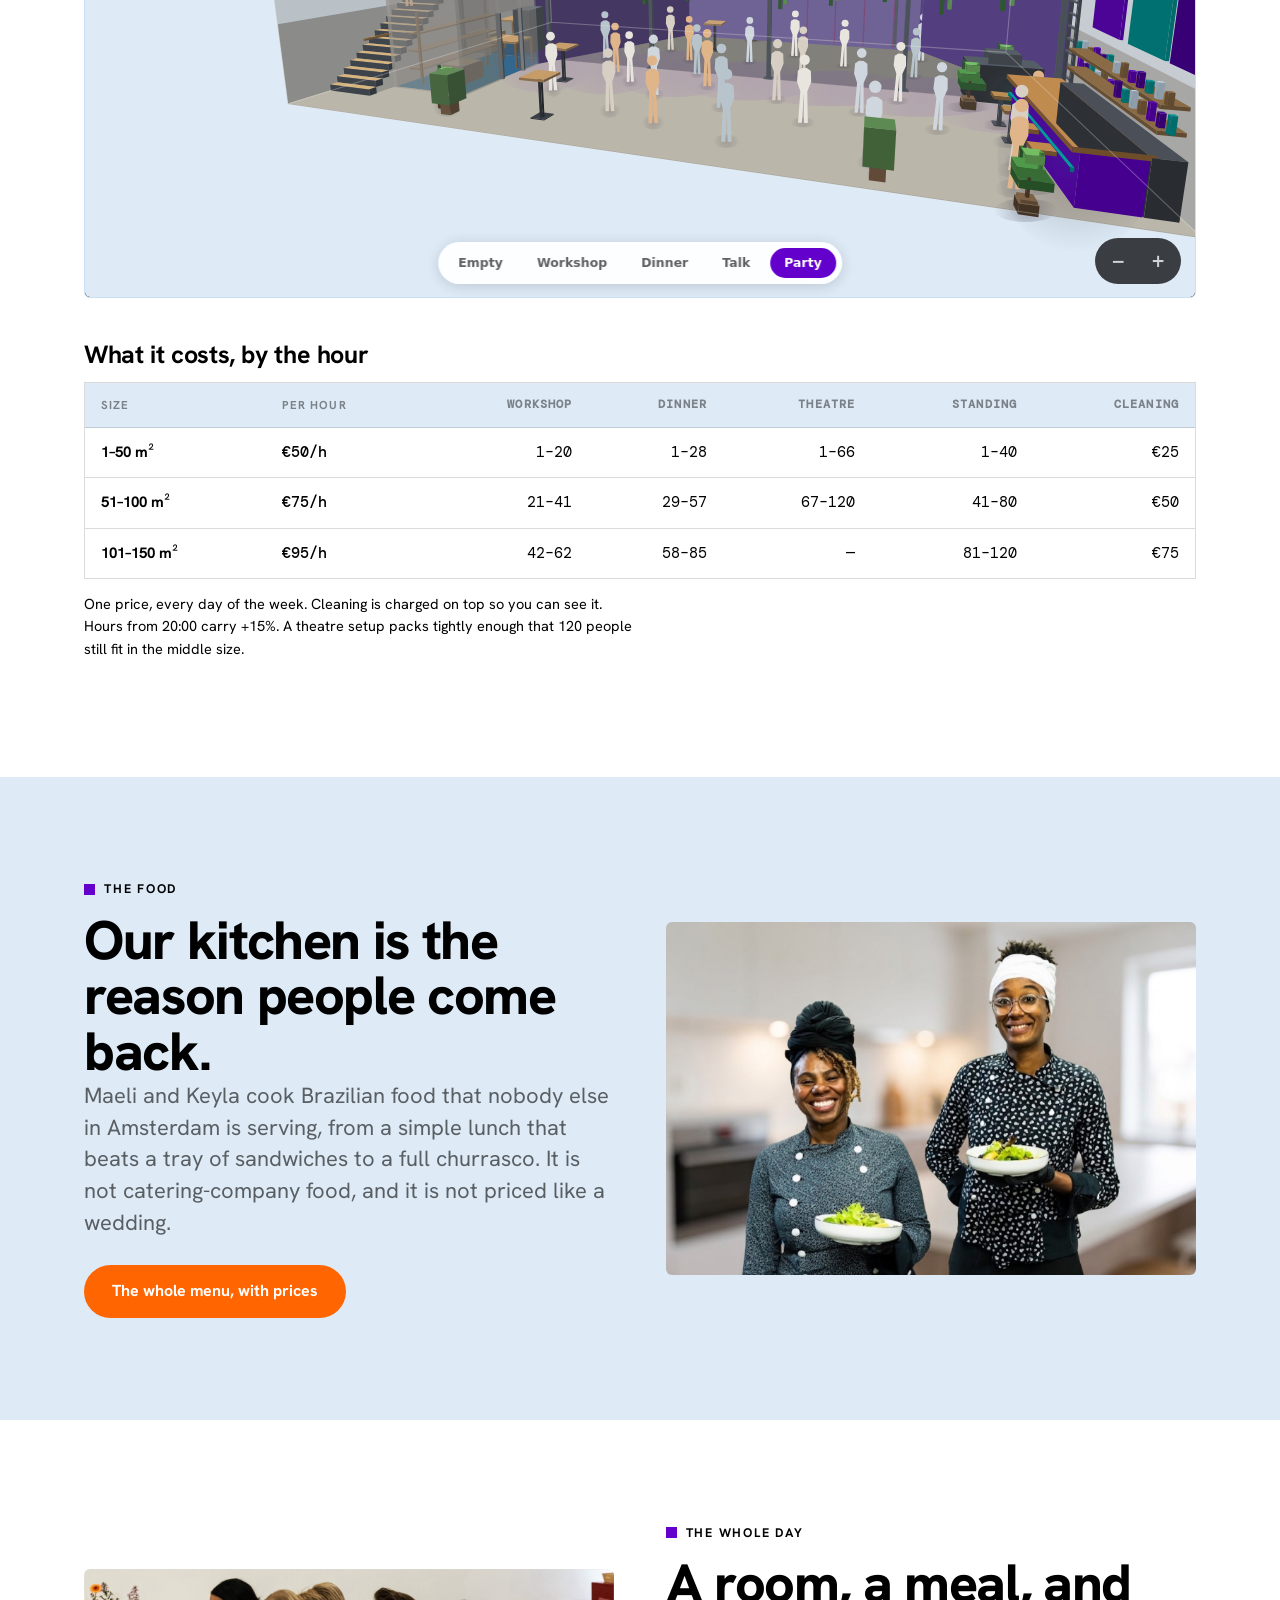
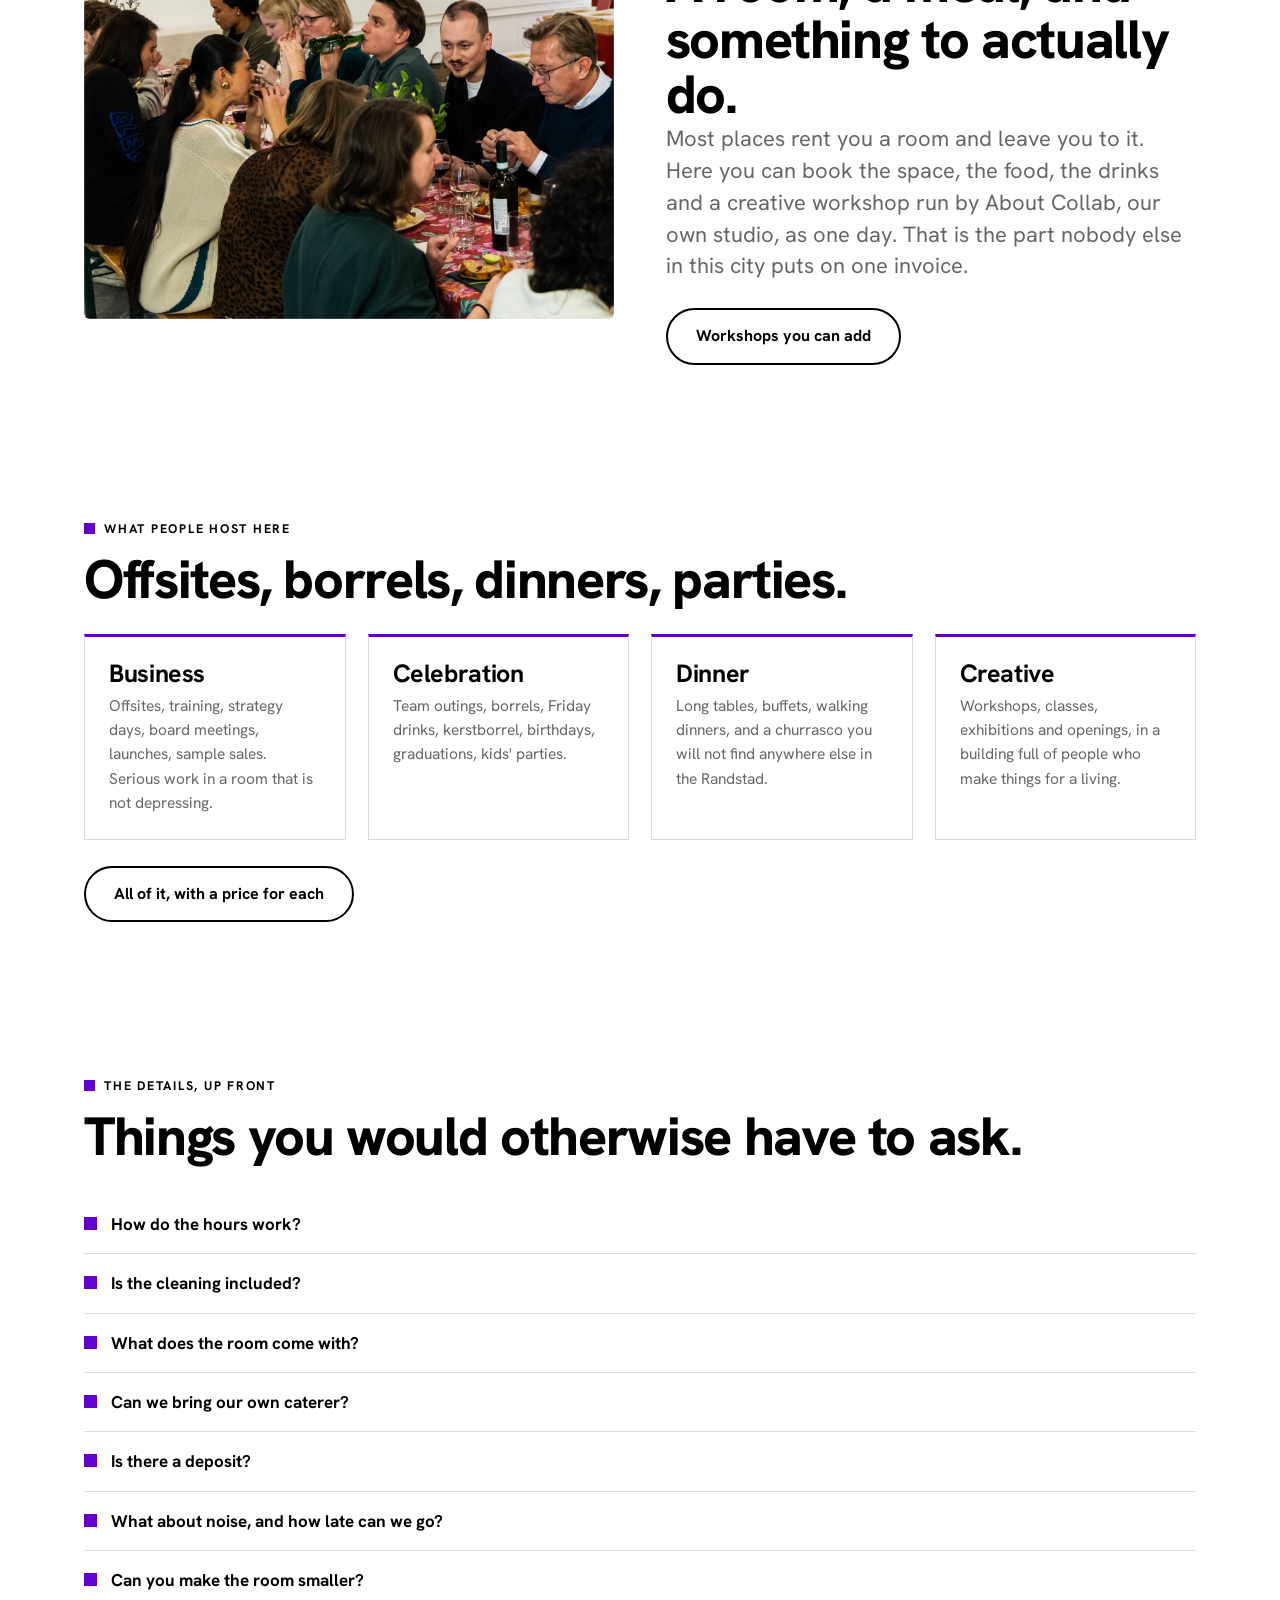
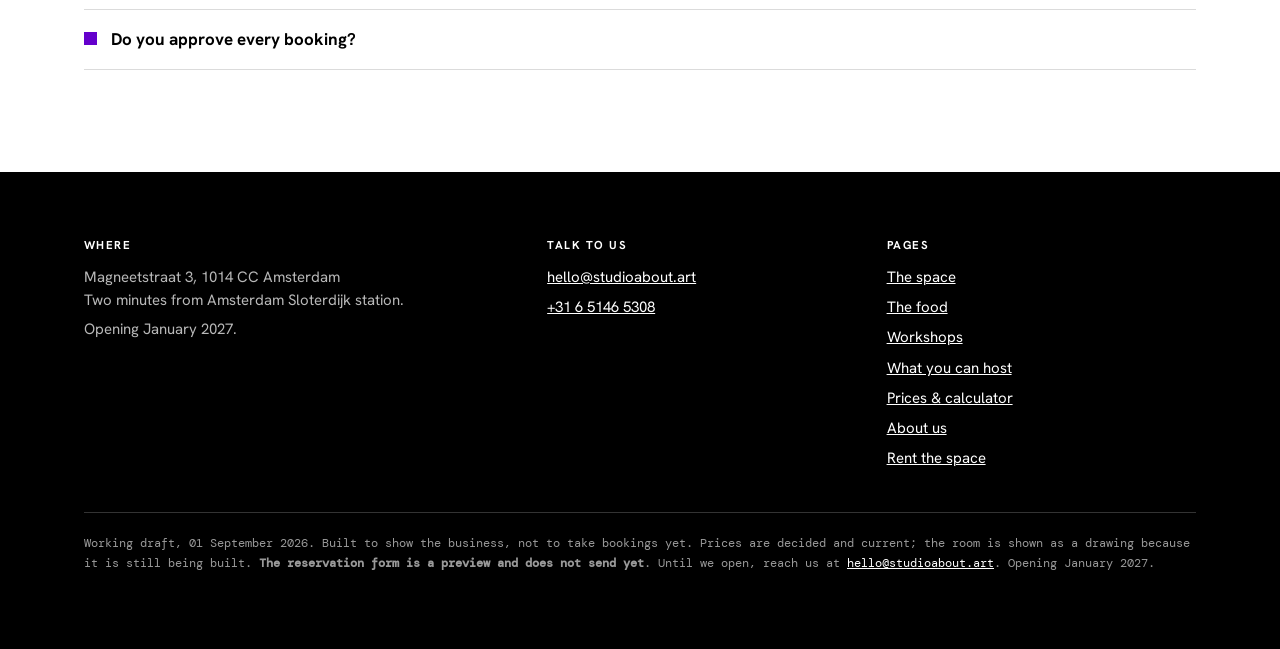
==== commit 477fc11f: "Event space site — 2026-09-01 20:44" ====
--- a/index.html
+++ b/index.html
@@ -14,6 +14,10 @@
   <a class="brand" href="index.html">Studio About</a>
   <div class="nav-links"><a href="index.html" aria-current="page">The space</a><a href="food.html">The food</a><a href="workshops.html">Workshops</a><a href="use-cases.html">What you can host</a><a href="prices.html">Prices &amp; calculator</a><a href="about.html">About us</a></div>
   <a class="cta" href="rent.html">Rent the space</a>
+  <!-- phones had no navigation at all: seven pages and no way to reach six of them.
+       A <details> menu needs no JavaScript and closes on its own when a link is used. -->
+  <details class="menu"><summary aria-label="Open the menu"><span></span></summary>
+    <div class="menu-panel"><a href="index.html" aria-current="page">The space</a><a href="food.html">The food</a><a href="workshops.html">Workshops</a><a href="use-cases.html">What you can host</a><a href="prices.html">Prices &amp; calculator</a><a href="about.html">About us</a></div></details>
 </div></nav>
 
 <header class="hero">
@@ -194,7 +198,7 @@
     href="use-cases.html">All of it, with a price for each</a></div>
 </div></section>
 
-<section><div class="wrap"><p class="eyebrow">The details, up front</p><h2>Things you would otherwise have to ask.</h2><div style="margin-top:30px"><details class='faq'><summary>How do the hours work?</summary><p>The hours you book are the hours you have the space. Set-up and clear-out happen inside them, so count them in. Most people need about an hour at each end. You can get in from the time you booked, and if you are still here afterwards the extra time is charged at the same hourly rate. That is how the whole market works; we just say it out loud instead of putting it in a contract you read later.</p></details><details class='faq'><summary>Is the cleaning included?</summary><p>No, and it is on the price list rather than hidden in the hourly rate: €25, €50 or €75 depending on the size of the room. That is our cleaning after you leave. We do expect the space back in order: furniture where you found it, your things gone.</p></details><details class='faq'><summary>What does the room come with?</summary><p>Tables, chairs, and a projector and screen at no charge. We set the room up the way you need it. Tell us the setup when you book. Sound, party lights and a DJ booth are on the extras list.</p></details><details class='faq'><summary>Can we bring our own caterer?</summary><p>Yes, for €150 per event. Our own kitchen is the reason most people book us, so we would rather cook for you, but you are not forced onto it. Drinks are always ours.</p></details><details class='faq'><summary>Is there a deposit?</summary><p>€150, refunded after the event when the space comes back in order. It is not part of the price and carries no BTW.</p></details><details class='faq'><summary>What about noise, and how late can we go?</summary><p>Events can run to 04:00. Every booked hour from 20:00 carries +15%, which pays the person who stays with you. It is in the calculator, so you see it before you ask.</p></details><details class='faq'><summary>Can you make the room smaller?</summary><p>Yes. It is 150 m² with walls that roll, so we build the room around your event rather than sitting you in a hall that is too big. The three sizes on the price list are how we price it; the actual shape is made for you.</p></details><details class='faq'><summary>Do you approve every booking?</summary><p>Yes, always. There is no instant booking here and there never will be. You will hear from us within 24 hours.</p></details></div></div></section>
+<section><div class="wrap"><p class="eyebrow">The details, up front</p><h2>Things you would otherwise have to ask.</h2><div style="margin-top:30px"><details class='faq'><summary>How do the hours work?</summary><p>The hours you book are the hours you have the space. Set-up and clear-out happen inside them, so count them in. Most people need about an hour at each end. You can get in from the time you booked, and if you are still here afterwards the extra time is charged at the same hourly rate. That is how the whole market works; we just say it out loud instead of putting it in a contract you read later.</p></details><details class='faq'><summary>Is the cleaning included?</summary><p>No, and it is on the price list rather than hidden in the hourly rate: €25, €50 or €75 depending on the size of the room. That is our cleaning after you leave. We do expect the space back in order: furniture where you found it, your things gone.</p></details><details class='faq'><summary>What does the room come with?</summary><p>Tables, chairs, and a projector and screen at no charge. We set the room up the way you need it. Tell us the setup when you book. Sound, party lights and a DJ booth are on the extras list.</p></details><details class='faq'><summary>Can we bring our own caterer?</summary><p>Yes, for €150 per event. Our own kitchen is the reason most people book us, so we would rather cook for you, but you are not forced onto it. Drinks are always ours, and we price them well below the market: from €1,75 a person an hour.</p></details><details class='faq'><summary>Is there a deposit?</summary><p>€150, refunded after the event when the space comes back in order. It is not part of the price and carries no BTW.</p></details><details class='faq'><summary>What about noise, and how late can we go?</summary><p>Events can run to 04:00. Every booked hour from 20:00 carries +15%, which pays the person who stays with you. It is in the calculator, so you see it before you ask.</p></details><details class='faq'><summary>Can you make the room smaller?</summary><p>Yes. It is 150 m² with walls that roll, so we build the room around your event rather than sitting you in a hall that is too big. The three sizes on the price list are how we price it; the actual shape is made for you.</p></details><details class='faq'><summary>Do you approve every booking?</summary><p>Yes, always. There is no instant booking here and there never will be. You will hear from us within 24 hours.</p></details></div></div></section>
 
 <footer><div class="wrap">
   <div class="foot-grid">
--- a/assets/site.css
+++ b/assets/site.css
@@ -323,3 +323,65 @@
         display:flex;align-items:center;justify-content:center;font-weight:800;font-size:16px}
 .step h3{margin-bottom:5px}
 .step p{margin:0;font-size:15.5px;color:var(--ink-60)}
+
+/* ============================================================================
+   PHONES. The desktop layout already reflowed, but three things were broken in
+   practice: there was no navigation at all, the segmented controls came apart,
+   and the running total sat below the whole form.
+   ========================================================================== */
+
+/* --- the menu: a <details> disclosure, so it needs no JavaScript --- */
+.menu{display:none;margin-left:auto;position:relative}
+.menu summary{list-style:none;cursor:pointer;width:44px;height:44px;display:flex;
+              align-items:center;justify-content:center;border:2px solid var(--ink);
+              border-radius:999px}
+.menu summary::-webkit-details-marker{display:none}
+.menu summary span,.menu summary span::before,.menu summary span::after{
+  display:block;width:18px;height:2px;background:var(--ink);border-radius:2px}
+.menu summary span{position:relative}
+.menu summary span::before,.menu summary span::after{content:'';position:absolute;left:0}
+.menu summary span::before{top:-6px}
+.menu summary span::after{top:6px}
+.menu[open] summary{background:var(--ink)}
+.menu[open] summary span{background:transparent}
+.menu[open] summary span::before{transform:rotate(45deg);top:0;background:#fff}
+.menu[open] summary span::after{transform:rotate(-45deg);top:0;background:#fff}
+.menu-panel{position:absolute;right:0;top:52px;background:var(--paper);min-width:min(74vw,290px);
+            border:1px solid var(--rule);box-shadow:0 12px 34px rgba(0,0,0,.14);
+            display:flex;flex-direction:column;padding:6px}
+.menu-panel a{padding:13px 14px;text-decoration:none;color:var(--ink);font-weight:600;
+              font-size:16px;border-bottom:1px solid var(--rule)}
+.menu-panel a:last-child{border-bottom:0}
+.menu-panel a[aria-current]{color:var(--purple)}
+@media(max-width:880px){
+  .menu{display:block}
+  .nav .cta{margin-left:auto;padding:9px 15px;font-size:14px}
+  .nav-in{gap:12px}
+  .brand{font-size:18px}
+}
+
+/* --- segmented controls: on a narrow screen the single pill came apart, so each
+       option becomes its own pill in a grid --- */
+@media(max-width:560px){
+  .seg{border:0;border-radius:0;display:grid;grid-template-columns:1fr 1fr;gap:8px;width:100%}
+  .seg button{border:2px solid var(--rule);border-radius:999px;padding:11px 10px;
+              text-align:center;font-weight:600}
+  .seg button[aria-pressed="true"]{border-color:var(--ink)}
+}
+
+/* --- the running total, pinned to the bottom of the viewport --- */
+.minibar{display:none}
+@media(max-width:960px){
+  .minibar{position:fixed;left:0;right:0;bottom:0;z-index:70;
+           background:var(--purple);color:#fff;padding:10px max(12px,env(safe-area-inset-left))
+           calc(10px + env(safe-area-inset-bottom));
+           display:flex;align-items:center;gap:12px;
+           box-shadow:0 -6px 22px rgba(0,0,0,.22)}
+  .minibar .mb-fig{display:flex;flex-direction:column;line-height:1.15;min-width:0}
+  .minibar .mb-fig span{font-family:var(--mono);font-size:10.5px;letter-spacing:.12em;
+                        text-transform:uppercase;color:var(--onP-70)}
+  .minibar .mb-fig b{font-size:20px;font-weight:800;white-space:nowrap}
+  .minibar .btn{margin-left:auto;padding:12px 18px;font-size:15px;white-space:nowrap}
+  /* the bar must never sit on top of the last thing on the page */
+  body:has(#miniBar:not([hidden])){padding-bottom:74px}
+}
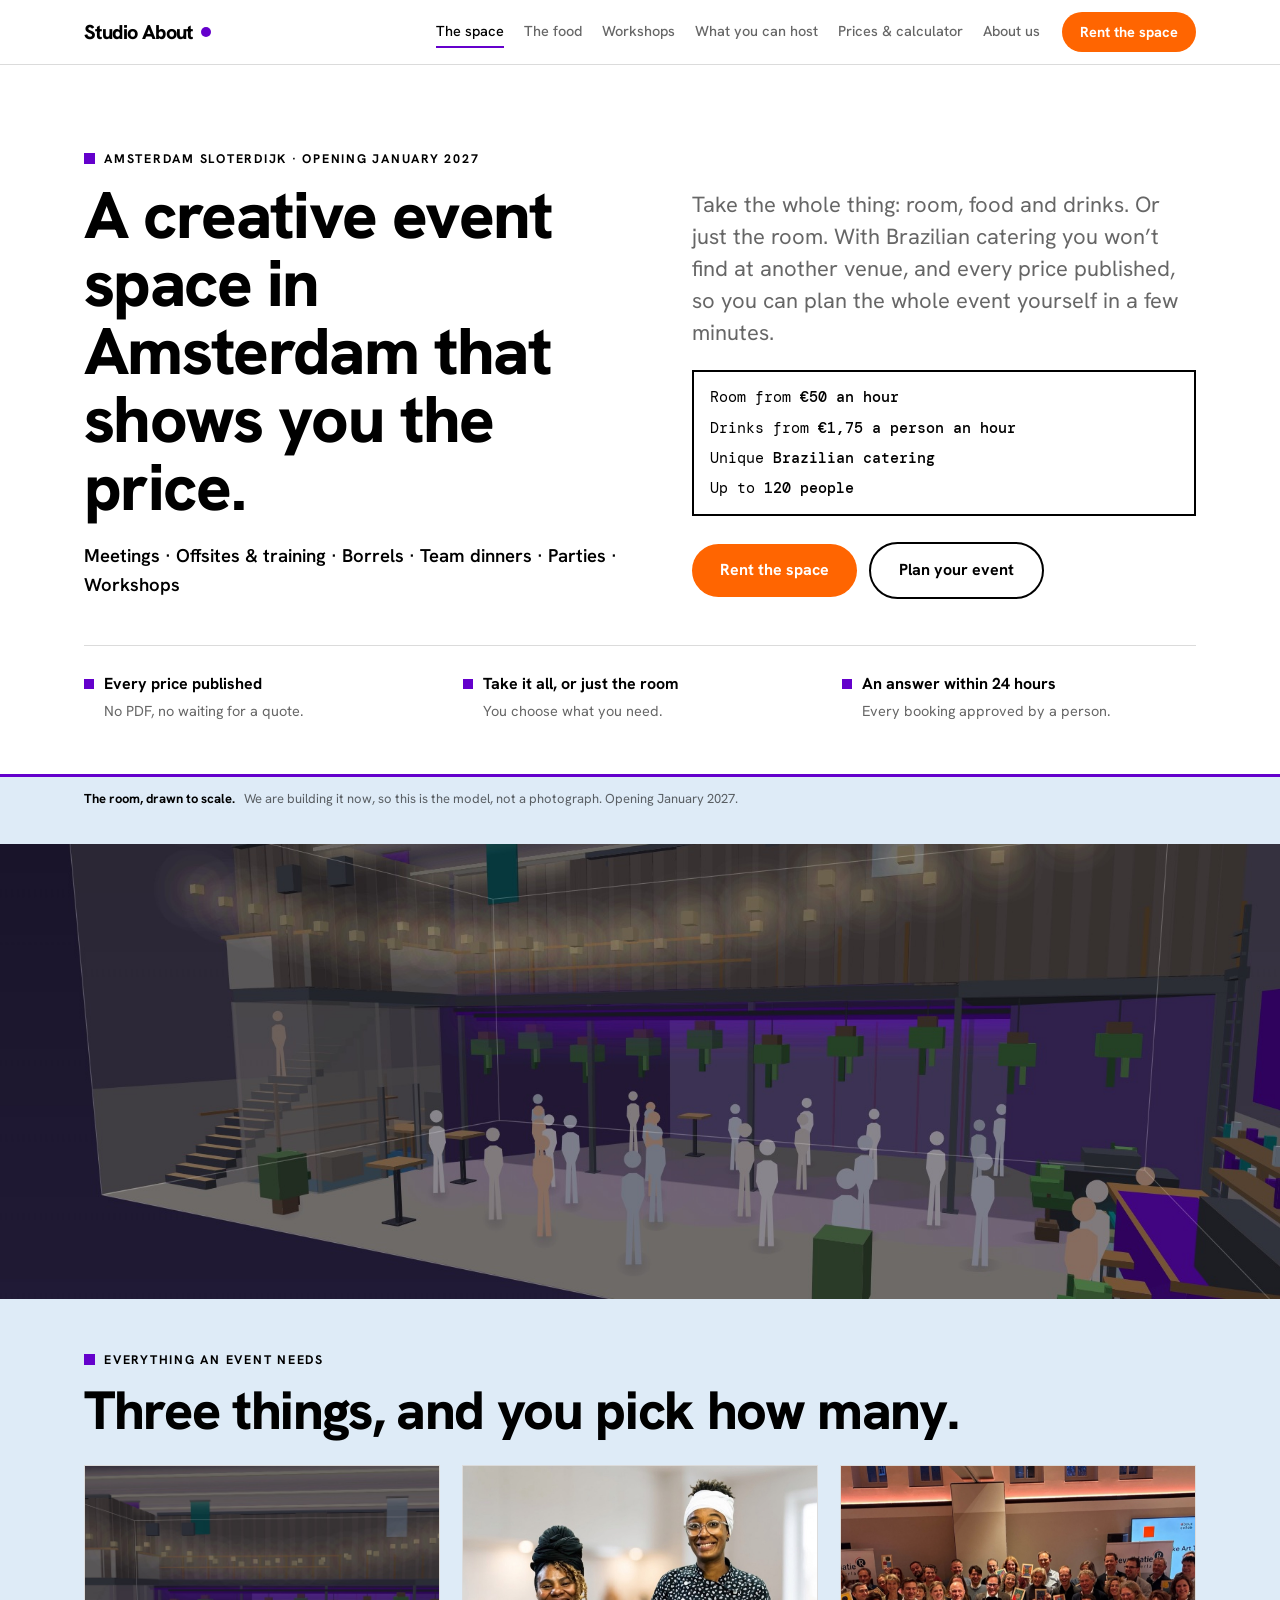
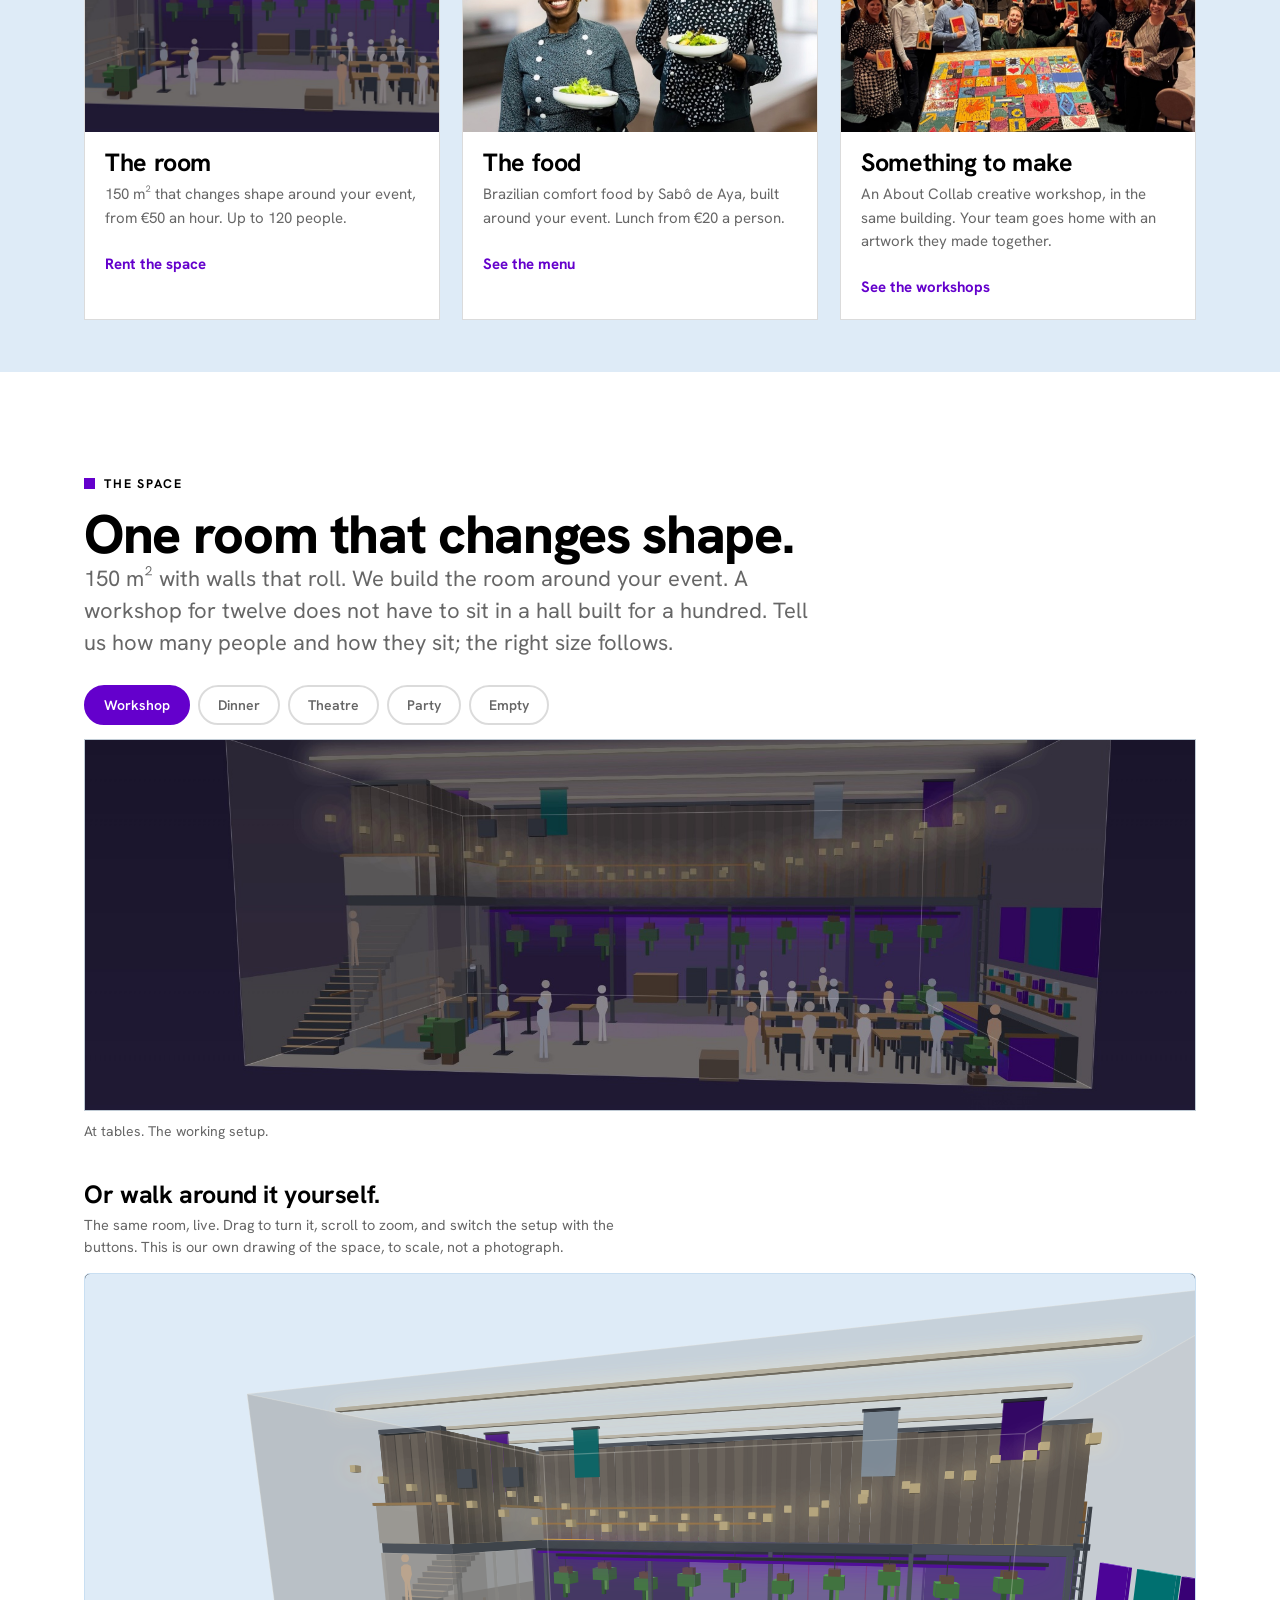
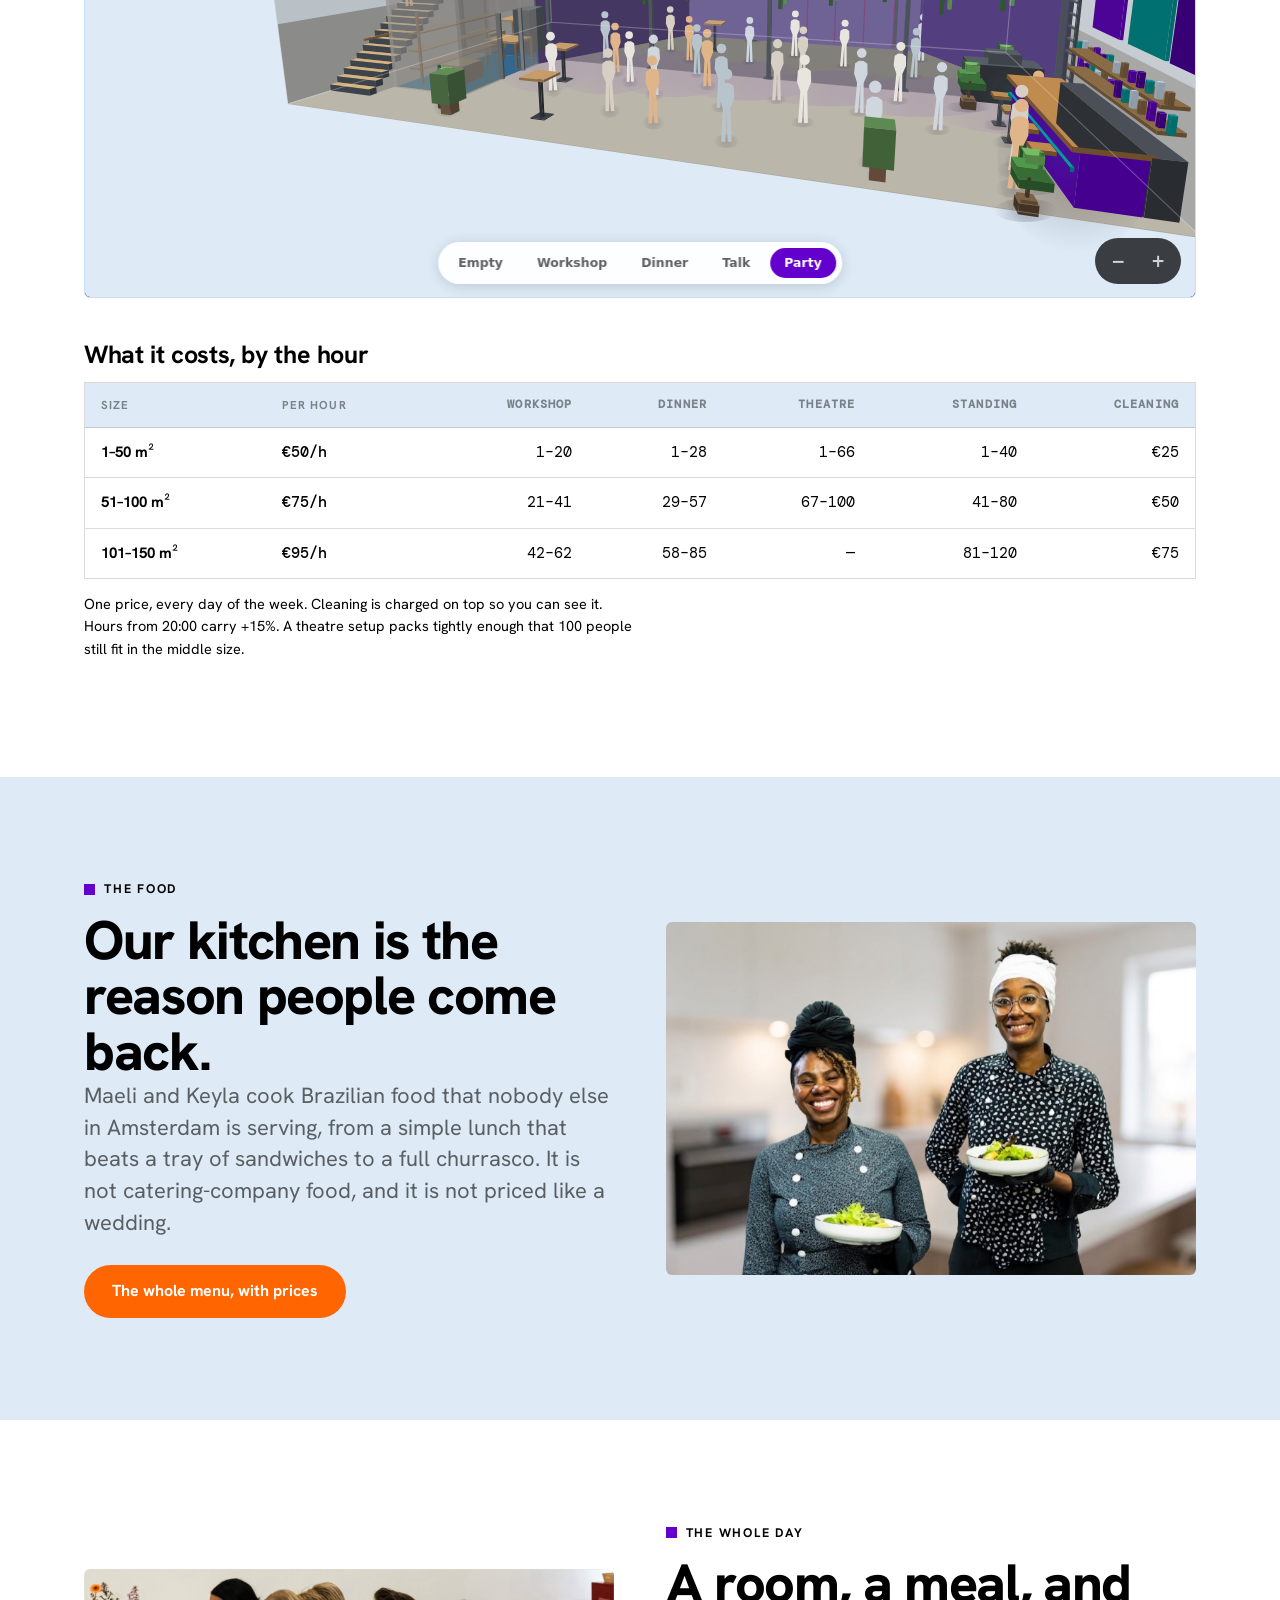
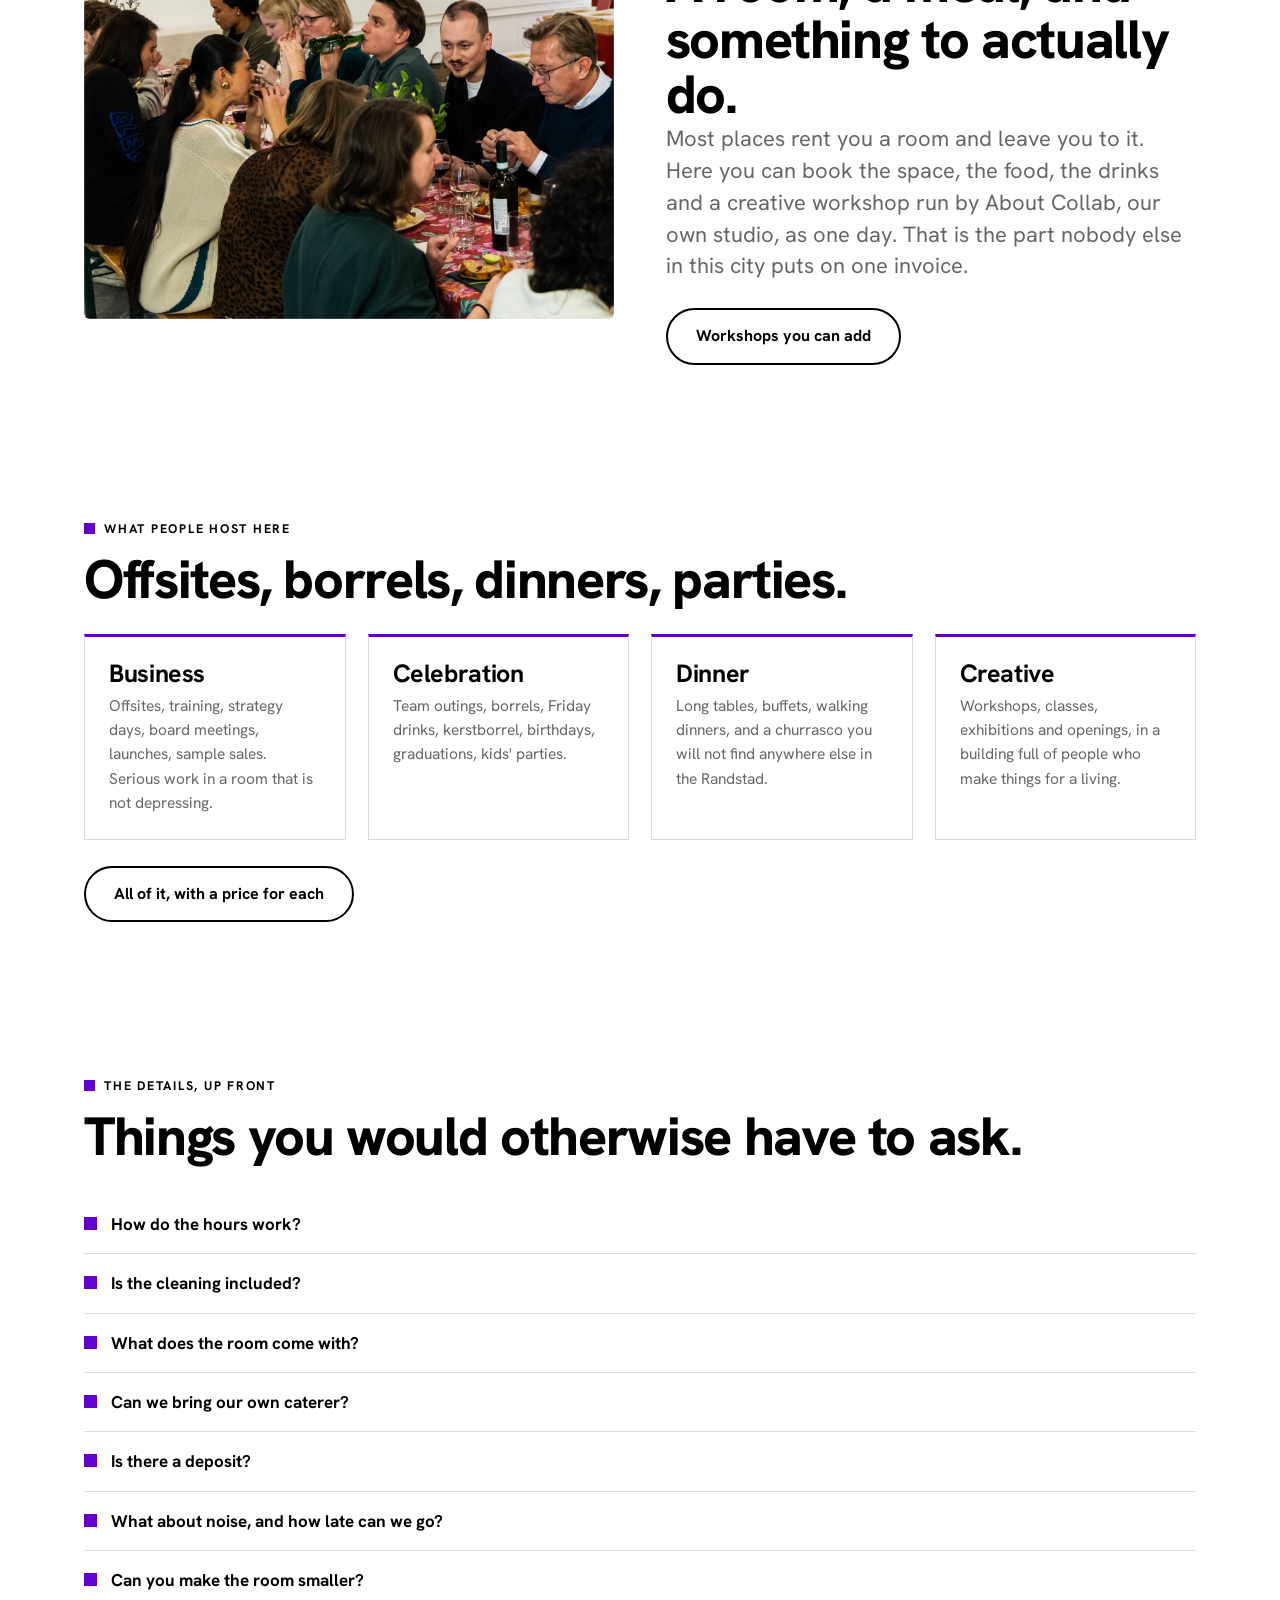
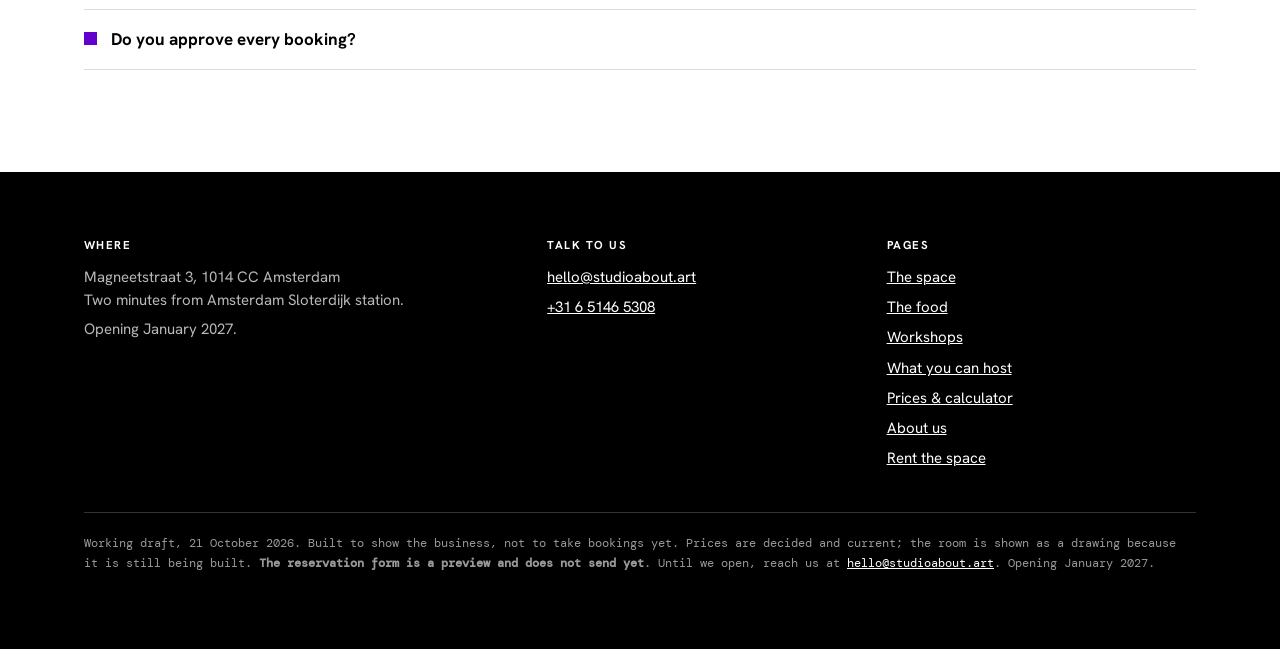
==== commit 392c9d74: "Event space site — 2026-10-21 12:58" ====
--- a/index.html
+++ b/index.html
@@ -140,12 +140,12 @@
     <div class="tablewrap"><table>
 <thead><tr><th>Size</th><th>Per hour</th><th class="num">Workshop</th><th class="num">Dinner</th>
 <th class="num">Theatre</th><th class="num">Standing</th><th class="num">Cleaning</th></tr></thead>
-<tbody><tr><td><b>1–50 m²</b></td><td class='price'>€50/h</td><td class='num'>1–20</td><td class='num'>1–28</td><td class='num'>1–66</td><td class='num'>1–40</td><td class='num'>€25</td></tr><tr><td><b>51–100 m²</b></td><td class='price'>€75/h</td><td class='num'>21–41</td><td class='num'>29–57</td><td class='num'>67–120</td><td class='num'>41–80</td><td class='num'>€50</td></tr><tr><td><b>101–150 m²</b></td><td class='price'>€95/h</td><td class='num'>42–62</td><td class='num'>58–85</td><td class='num'>—</td><td class='num'>81–120</td><td class='num'>€75</td></tr></tbody></table></div>
+<tbody><tr><td><b>1–50 m²</b></td><td class='price'>€50/h</td><td class='num'>1–20</td><td class='num'>1–28</td><td class='num'>1–66</td><td class='num'>1–40</td><td class='num'>€25</td></tr><tr><td><b>51–100 m²</b></td><td class='price'>€75/h</td><td class='num'>21–41</td><td class='num'>29–57</td><td class='num'>67–100</td><td class='num'>41–80</td><td class='num'>€50</td></tr><tr><td><b>101–150 m²</b></td><td class='price'>€95/h</td><td class='num'>42–62</td><td class='num'>58–85</td><td class='num'>—</td><td class='num'>81–120</td><td class='num'>€75</td></tr></tbody></table></div>
 <p class="swipe">swipe sideways →</p>
     <p style="font-size:14.5px;color:var(--ink-2);margin-top:14px;max-width:70ch">
       One price, every day of the week. Cleaning is charged on top so you can see it.
       Hours from 20:00 carry +15%.
-      A theatre setup packs tightly enough that 120 people
+      A theatre setup packs tightly enough that 100 people
       still fit in the middle size.</p>
   </div>
 </div></section>
@@ -215,12 +215,12 @@
       <li><a href="index.html">The space</a></li><li><a href="food.html">The food</a></li><li><a href="workshops.html">Workshops</a></li><li><a href="use-cases.html">What you can host</a></li><li><a href="prices.html">Prices &amp; calculator</a></li><li><a href="about.html">About us</a></li><li><a href="rent.html">Rent the space</a></li>
     </ul></div>
   </div>
-  <p class="draft">Working draft, 01 September 2026.
+  <p class="draft">Working draft, 21 October 2026.
      Built to show the business, not to take bookings yet. Prices are decided and current;
      the room is shown as a drawing because it is still being built. <b>The reservation form
      is a preview and does not send yet</b>. Until we open, reach us at
      <a href="mailto:hello@studioabout.art">hello@studioabout.art</a>. Opening January 2027.</p>
 </div></footer>
-<script>window.SA_DATA={"bands": [{"key": "B1", "label": "up to 50 m²", "m2_lo": 1, "m2_hi": 50, "price": 50.0, "cleaning": 25.0, "workshop": [1, 20], "dinner": [1, 28], "standing": [1, 40], "theatre": [1, 66]}, {"key": "B2", "label": "51–100 m²", "m2_lo": 51, "m2_hi": 100, "price": 75.0, "cleaning": 50.0, "workshop": [21, 41], "dinner": [29, 57], "standing": [41, 80], "theatre": [67, 120]}, {"key": "B3", "label": "101–150 m²", "m2_lo": 101, "m2_hi": 150, "price": 95.0, "cleaning": 75.0, "workshop": [42, 62], "dinner": [58, 85], "standing": [81, 120], "theatre": null}], "food": [{"key": "lunch_simple", "label": "Simple Lunch — one main delicious dish", "group": "any", "pp": 20.0, "status": "DECIDED", "per_hour": false, "btw": 0.09}, {"key": "lunch_buffet_full", "label": "Buffet Lunch — main + dessert", "group": "12+", "pp": 24.5, "status": "DECIDED", "per_hour": false, "btw": 0.09}, {"key": "lunch_plated", "label": "Plated Lunch — main + dessert, served at table", "group": "≤16", "pp": 27.5, "status": "DECIDED", "per_hour": false, "btw": 0.09}, {"key": "dinner_2course", "label": "Plated Dinner — 2 courses, served", "group": "≤15", "pp": 30.0, "status": "DERIVED", "per_hour": false, "btw": 0.09}, {"key": "dinner_plated", "label": "Plated Dinner — 3 courses, served", "group": "≤15", "pp": 34.5, "status": "DECIDED", "per_hour": false, "btw": 0.09}, {"key": "dinner_buffet", "label": "Buffet Dinner — walk-in, chef-served, with dessert", "group": "16+", "pp": 29.5, "status": "DECIDED", "per_hour": false, "btw": 0.09}, {"key": "churrasco", "label": "Churrasco — full Brazilian BBQ experience + dessert, lunch or dinner", "group": "15+", "pp": 47.5, "status": "DECIDED", "per_hour": false, "btw": 0.09}, {"key": "bites", "label": "Brazilian Bites — custom offer per event", "group": "any", "pp": 0.0, "status": "DECIDED range", "per_hour": false, "btw": 0.09}, {"key": "borrel_soft", "label": "Borrel — drinks + bites, pp per HOUR, no alcohol", "group": "any", "pp": 7.5, "status": "DECIDED", "per_hour": true, "btw": 0.09}, {"key": "borrel_alc", "label": "Borrel — drinks + bites, pp per HOUR, with alcohol", "group": "any", "pp": 10.0, "status": "DECIDED", "per_hour": true, "btw": 0.09}, {"key": "dessert_round", "label": "Sweet finish — a delicious dessert everyone will like", "group": "any", "pp": 4.5, "status": "DECIDED", "per_hour": false, "btw": 0.09}], "drinks": [{"key": "p1", "label": "Package 1 — coffee, tea, still + sparkling water", "pph": 1.75, "status": "DECIDED", "btw": 0.09}, {"key": "p2", "label": "Package 2 — + iced tea, sodas, juices", "pph": 2.5, "status": "DECIDED", "btw": 0.09}, {"key": "p3", "label": "Package 3 — + wine & beer", "pph": 6.0, "status": "DECIDED", "btw": 0.21}, {"key": "p4", "label": "Package 4 — + premium cocktails", "pph": 9.0, "status": "DECIDED", "btw": 0.21}], "addons": [{"key": "sound", "label": "Sound set — 2 speakers + wireless mic", "price": 45.0, "btw": 0.21}, {"key": "lights", "label": "Party light package (incl. black lights)", "price": 60.0, "btw": 0.21}, {"key": "djbooth", "label": "DJ booth table", "price": 40.0, "btw": 0.21}, {"key": "flipchart", "label": "Flipchart + markers", "price": 15.0, "btw": 0.21}], "max_people": 120, "floor_m2": 150, "night_pct": 0.15, "night_from": 20, "night_until": 4, "drinks_min_hours": 2, "borg": 150.0, "kurkgeld": 150.0, "hetsalon_room_discount": 0.3, "hetsalon_food_discount": 0.2, "bites_lo": 7.0, "bites_hi": 12.0, "bites_pieces": 6, "small_group_min": 15, "small_group_surcharge": 2.0, "projector_included": true, "btw": {"food": 0.09, "alcohol": 0.21, "service": 0.21}, "overtime_same_rate": true, "_model_billable_extra": 2};</script>
+<script>window.SA_DATA={"bands": [{"key": "B1", "label": "up to 50 m²", "m2_lo": 1, "m2_hi": 50, "price": 50.0, "cleaning": 25.0, "workshop": [1, 20], "dinner": [1, 28], "standing": [1, 40], "theatre": [1, 66]}, {"key": "B2", "label": "51–100 m²", "m2_lo": 51, "m2_hi": 100, "price": 75.0, "cleaning": 50.0, "workshop": [21, 41], "dinner": [29, 57], "standing": [41, 80], "theatre": [67, 100]}, {"key": "B3", "label": "101–150 m²", "m2_lo": 101, "m2_hi": 150, "price": 95.0, "cleaning": 75.0, "workshop": [42, 62], "dinner": [58, 85], "standing": [81, 120], "theatre": null}], "food": [{"key": "lunch_simple", "label": "Simple Lunch — one main delicious dish", "group": "any", "pp": 20.0, "status": "DECIDED", "per_hour": false, "btw": 0.09}, {"key": "lunch_buffet_full", "label": "Buffet Lunch — main + dessert", "group": "12+", "pp": 24.5, "status": "DECIDED", "per_hour": false, "btw": 0.09}, {"key": "lunch_plated", "label": "Plated Lunch — main + dessert, served at table", "group": "≤16", "pp": 27.5, "status": "DECIDED", "per_hour": false, "btw": 0.09}, {"key": "dinner_2course", "label": "Plated Dinner — 2 courses, served", "group": "≤15", "pp": 30.0, "status": "DERIVED", "per_hour": false, "btw": 0.09}, {"key": "dinner_plated", "label": "Plated Dinner — 3 courses, served", "group": "≤15", "pp": 34.5, "status": "DECIDED", "per_hour": false, "btw": 0.09}, {"key": "dinner_buffet", "label": "Buffet Dinner — walk-in, chef-served, with dessert", "group": "16+", "pp": 29.5, "status": "DECIDED", "per_hour": false, "btw": 0.09}, {"key": "churrasco", "label": "Churrasco — full Brazilian BBQ experience + dessert, lunch or dinner", "group": "15+", "pp": 47.5, "status": "DECIDED", "per_hour": false, "btw": 0.09}, {"key": "bites", "label": "Brazilian Bites — custom offer per event", "group": "any", "pp": 0.0, "status": "DECIDED range", "per_hour": false, "btw": 0.09}, {"key": "borrel_soft", "label": "Borrel — drinks + bites, pp per HOUR, no alcohol", "group": "any", "pp": 7.5, "status": "DECIDED", "per_hour": true, "btw": 0.09}, {"key": "borrel_alc", "label": "Borrel — drinks + bites, pp per HOUR, with alcohol", "group": "any", "pp": 10.0, "status": "DECIDED", "per_hour": true, "btw": 0.09}, {"key": "dessert_round", "label": "Sweet finish — a delicious dessert everyone will like", "group": "any", "pp": 4.5, "status": "DECIDED", "per_hour": false, "btw": 0.09}], "drinks": [{"key": "p1", "label": "Package 1 — coffee, tea, still + sparkling water", "pph": 1.75, "status": "DECIDED", "btw": 0.09}, {"key": "p2", "label": "Package 2 — + iced tea, sodas, juices", "pph": 2.5, "status": "DECIDED", "btw": 0.09}, {"key": "p3", "label": "Package 3 — + wine & beer", "pph": 6.0, "status": "DECIDED", "btw": 0.21}, {"key": "p4", "label": "Package 4 — + premium cocktails", "pph": 9.0, "status": "DECIDED", "btw": 0.21}], "addons": [{"key": "sound", "label": "Sound set — 2 speakers + wireless mic", "price": 45.0, "btw": 0.21}, {"key": "lights", "label": "Party light package (incl. black lights)", "price": 60.0, "btw": 0.21}, {"key": "djbooth", "label": "DJ booth table", "price": 40.0, "btw": 0.21}, {"key": "flipchart", "label": "Flipchart + markers", "price": 15.0, "btw": 0.21}], "max_people": 120, "floor_m2": 150, "night_pct": 0.15, "night_from": 20, "night_until": 4, "drinks_min_hours": 2, "borg": 150.0, "kurkgeld": 150.0, "hetsalon_room_discount": 0.3, "hetsalon_food_discount": 0.0, "bites_lo": 7.0, "bites_hi": 12.0, "bites_pieces": 6, "small_group_min": 15, "small_group_surcharge": 2.0, "projector_included": true, "btw": {"food": 0.09, "alcohol": 0.21, "service": 0.21}, "overtime_same_rate": true, "_model_billable_extra": 2};</script>
 <script src="assets/calc.js"></script>
 </body></html>
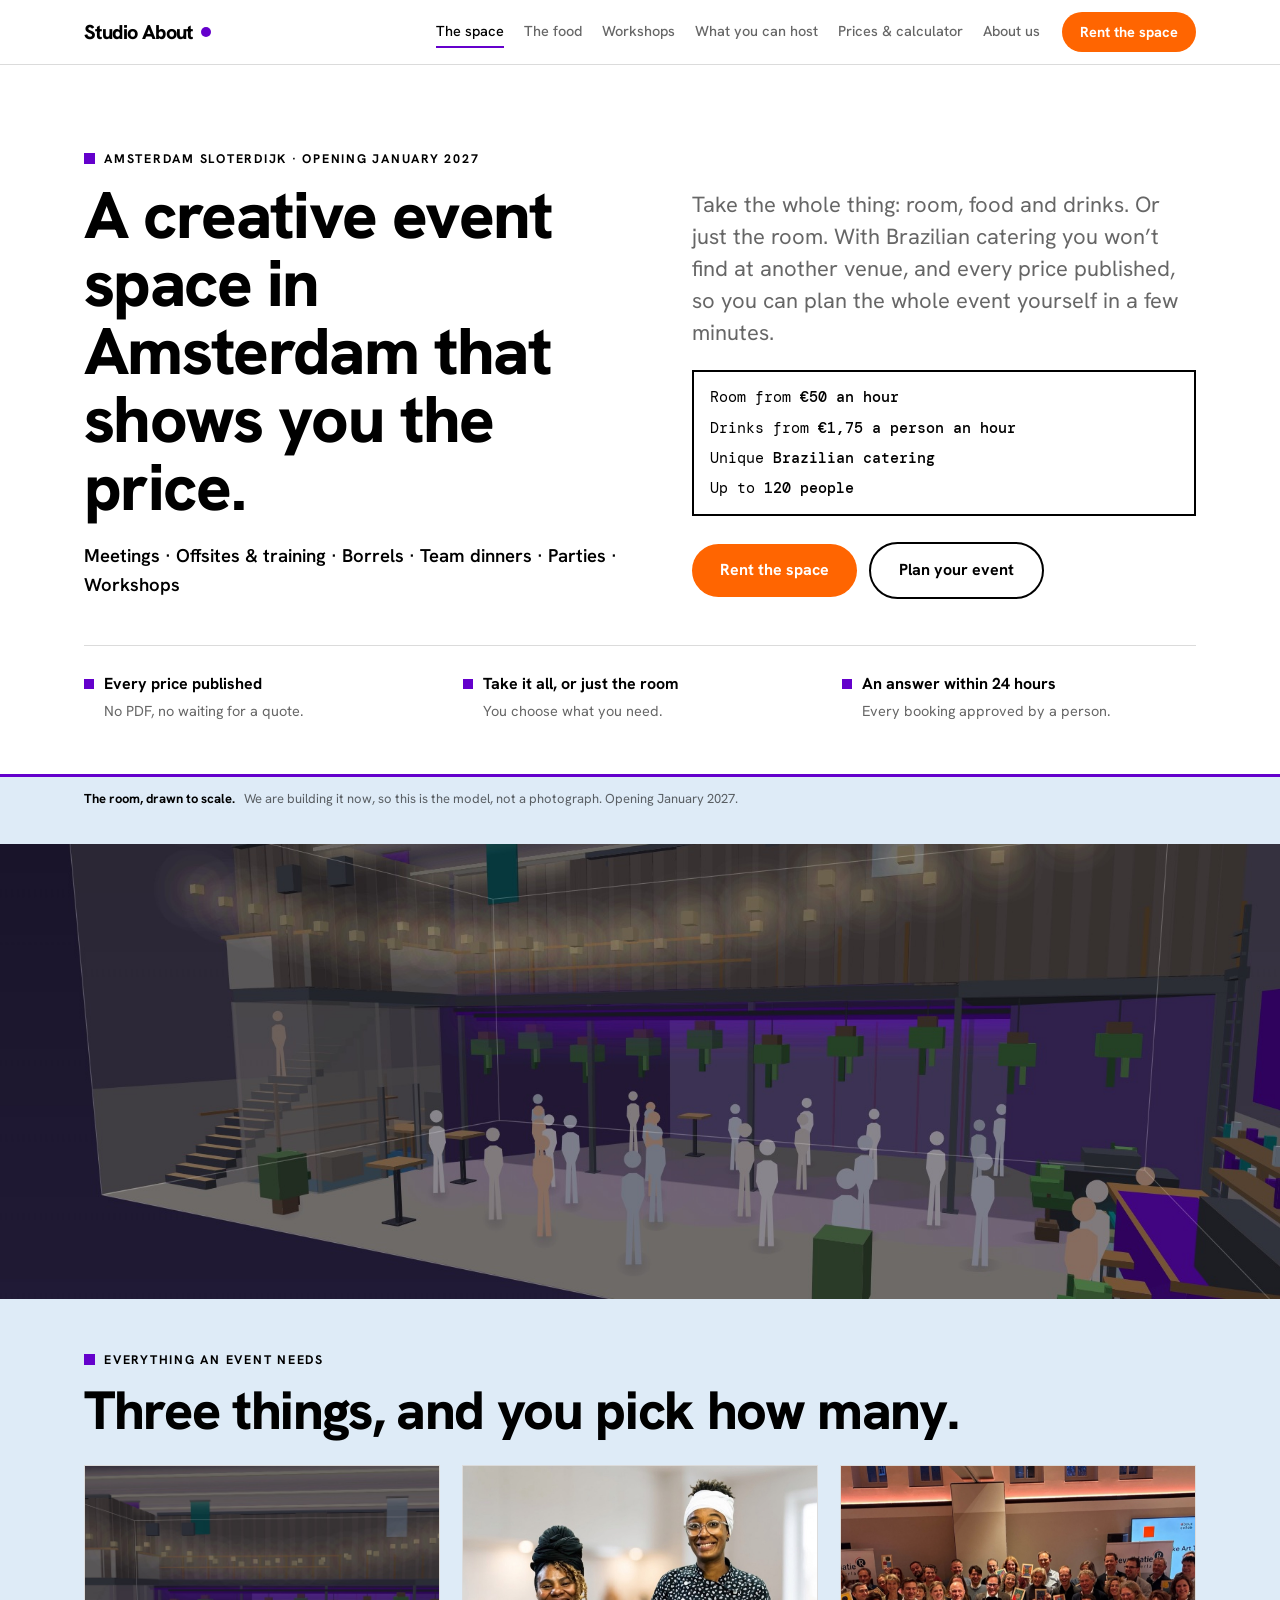
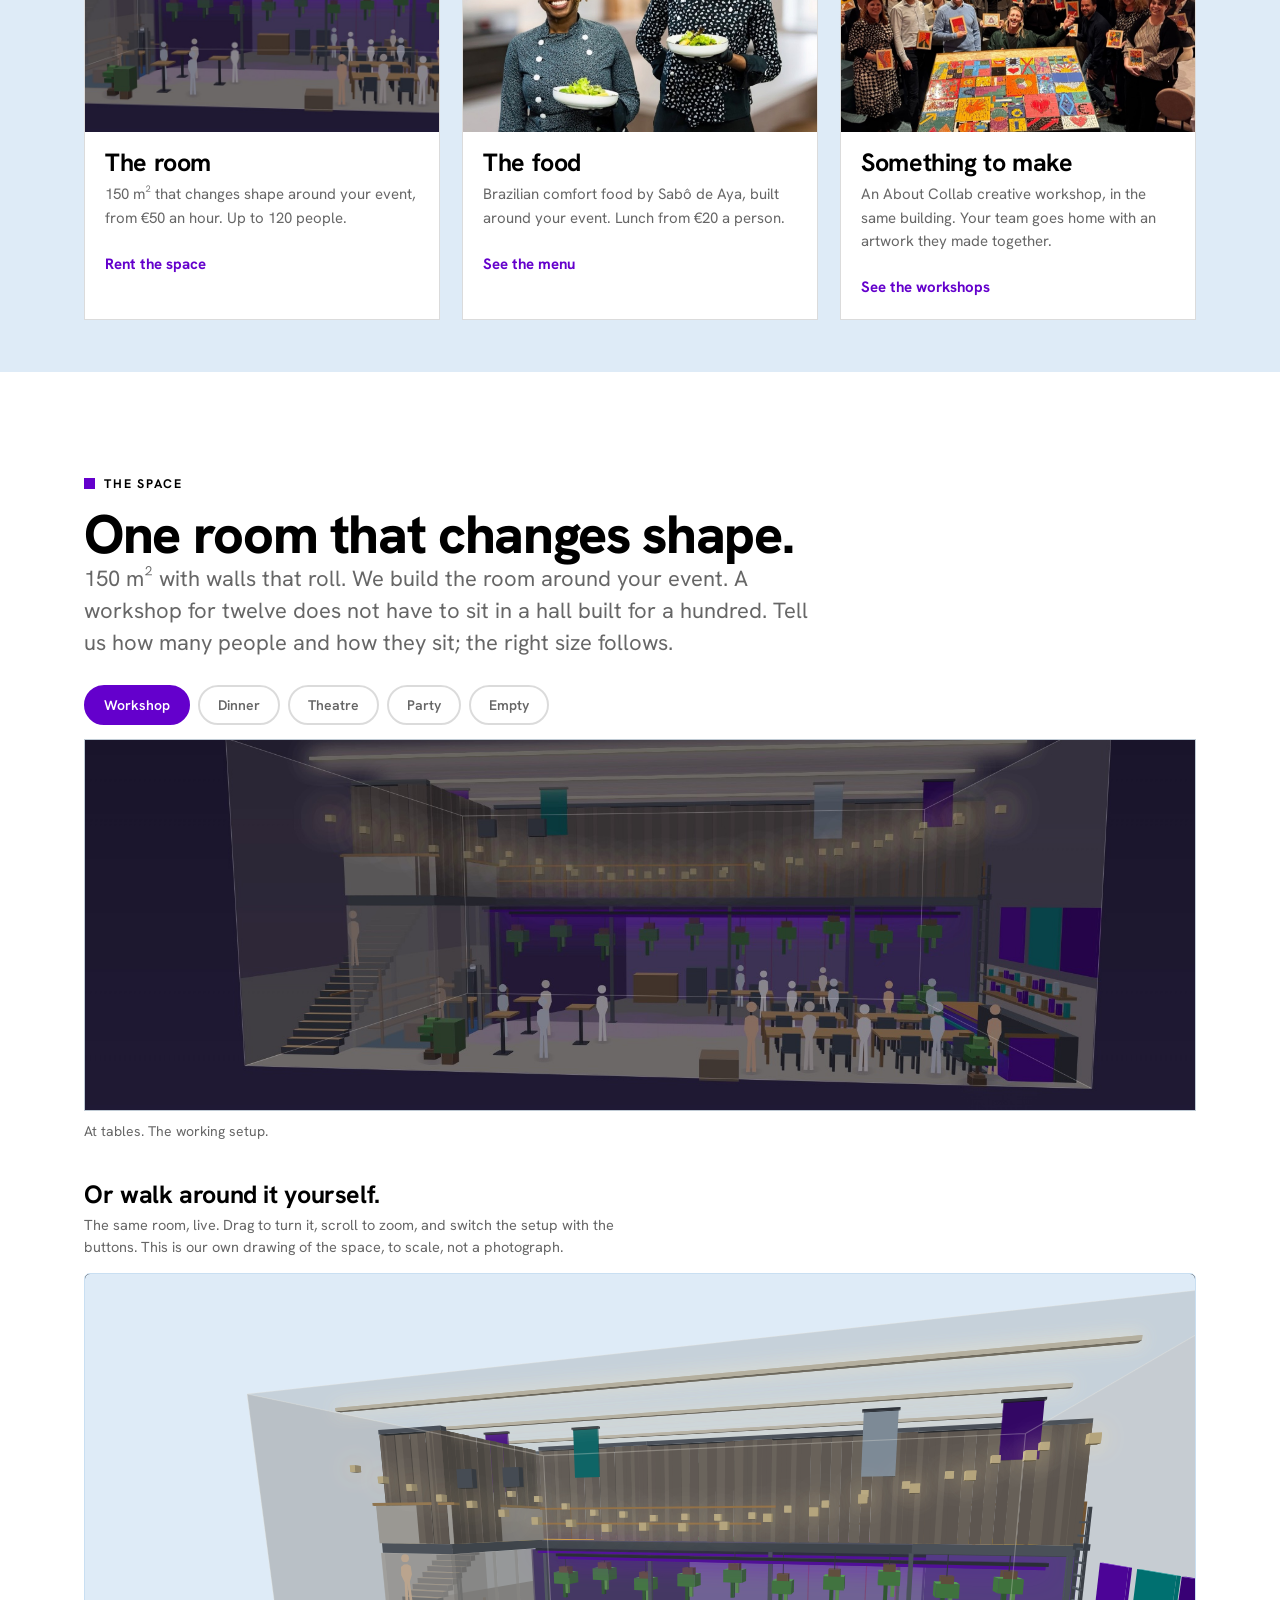
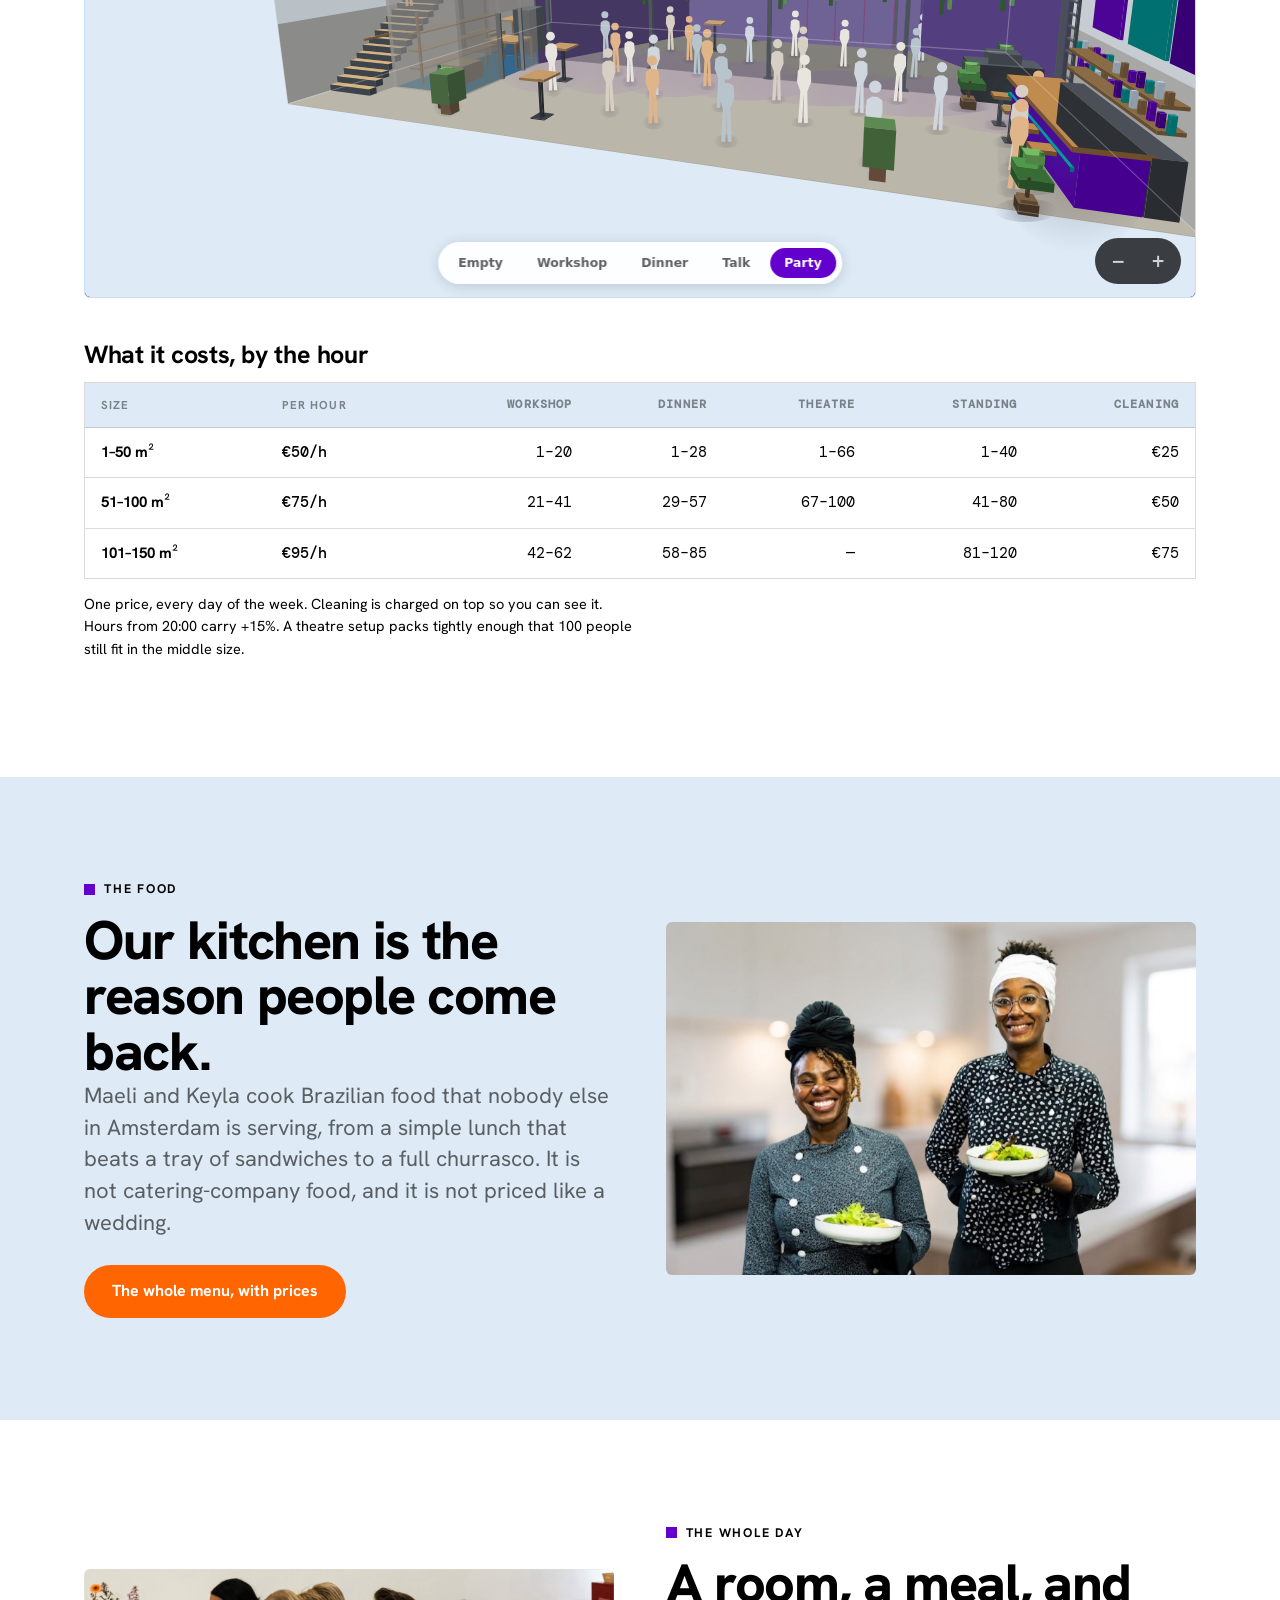
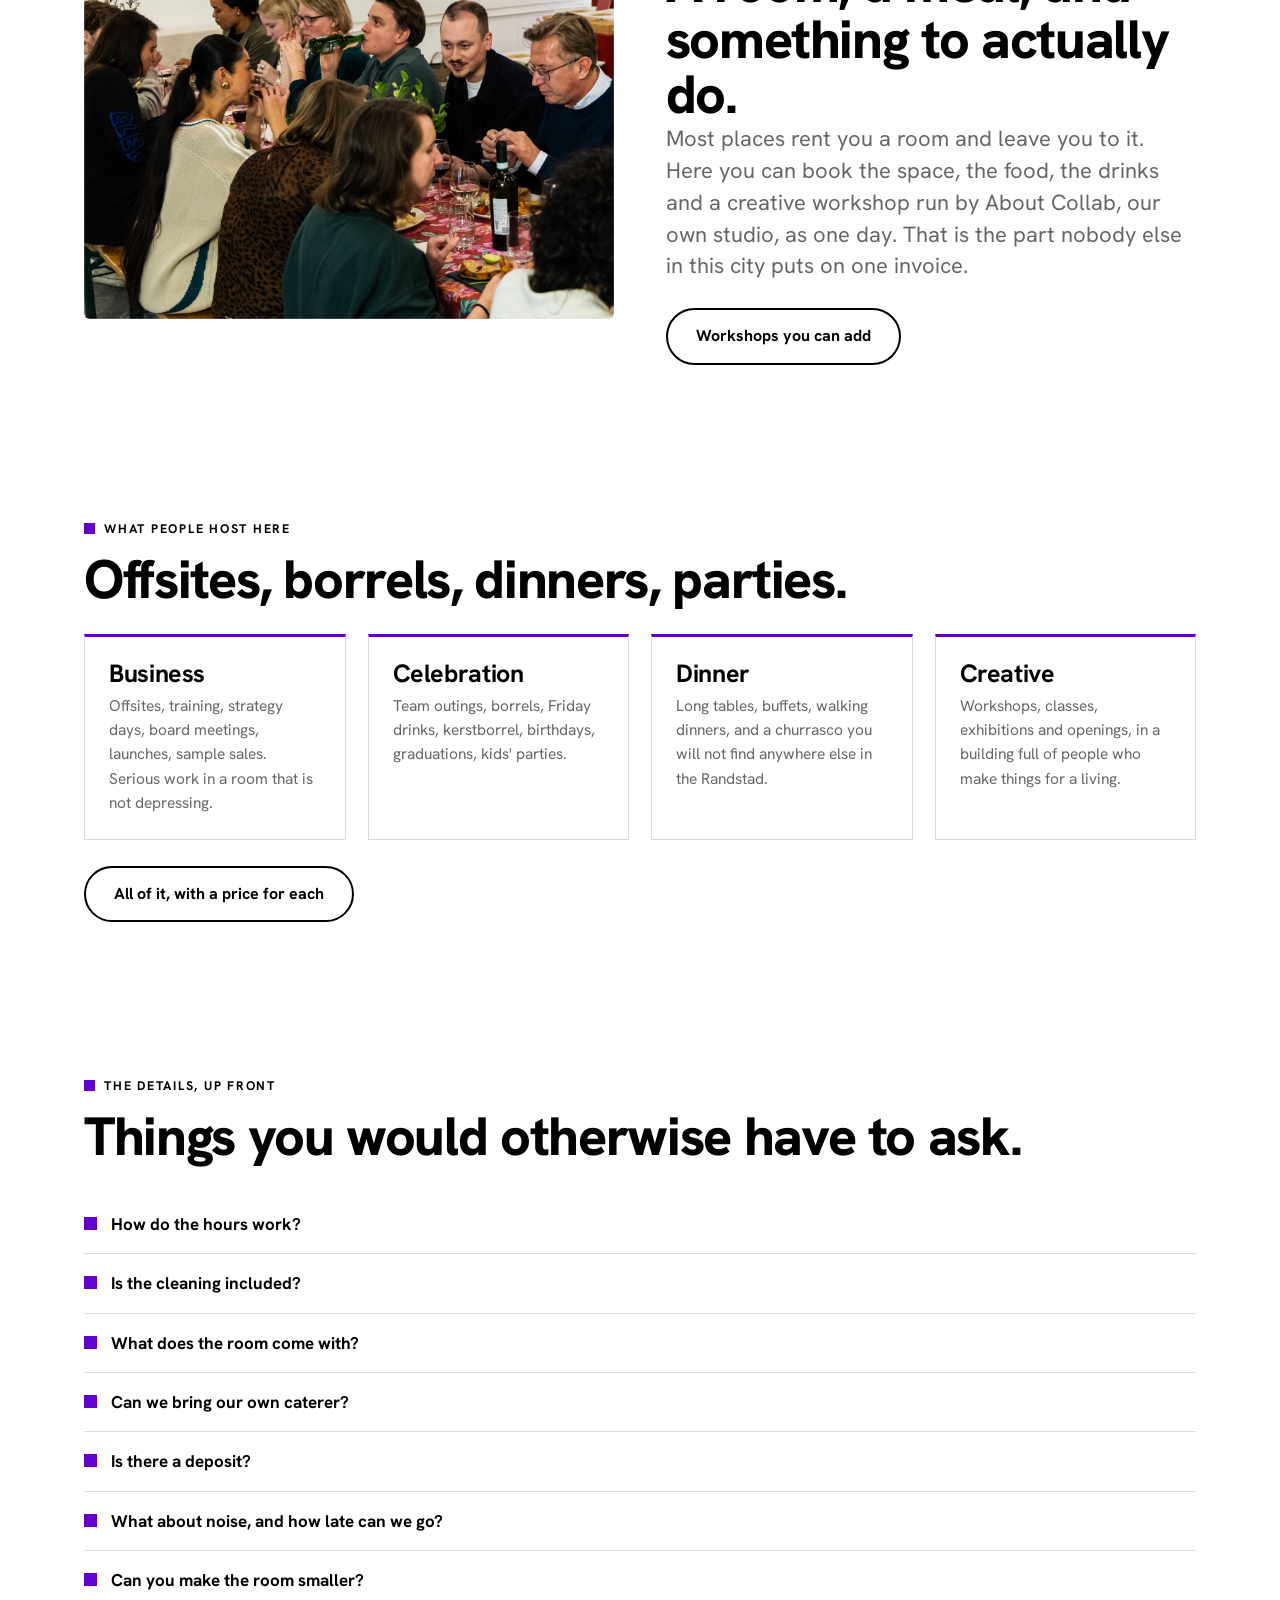
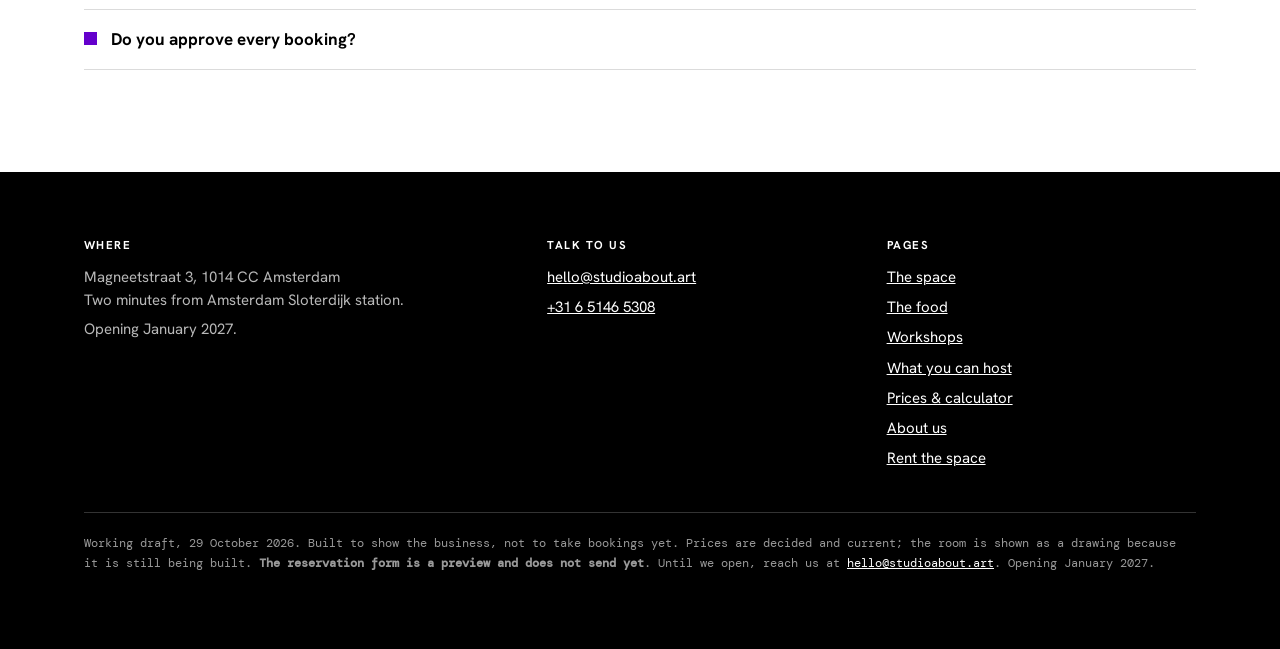
==== commit 0849848a: "Event space site — 2026-10-29 10:17" ====
--- a/index.html
+++ b/index.html
@@ -215,7 +215,7 @@
       <li><a href="index.html">The space</a></li><li><a href="food.html">The food</a></li><li><a href="workshops.html">Workshops</a></li><li><a href="use-cases.html">What you can host</a></li><li><a href="prices.html">Prices &amp; calculator</a></li><li><a href="about.html">About us</a></li><li><a href="rent.html">Rent the space</a></li>
     </ul></div>
   </div>
-  <p class="draft">Working draft, 21 October 2026.
+  <p class="draft">Working draft, 29 October 2026.
      Built to show the business, not to take bookings yet. Prices are decided and current;
      the room is shown as a drawing because it is still being built. <b>The reservation form
      is a preview and does not send yet</b>. Until we open, reach us at
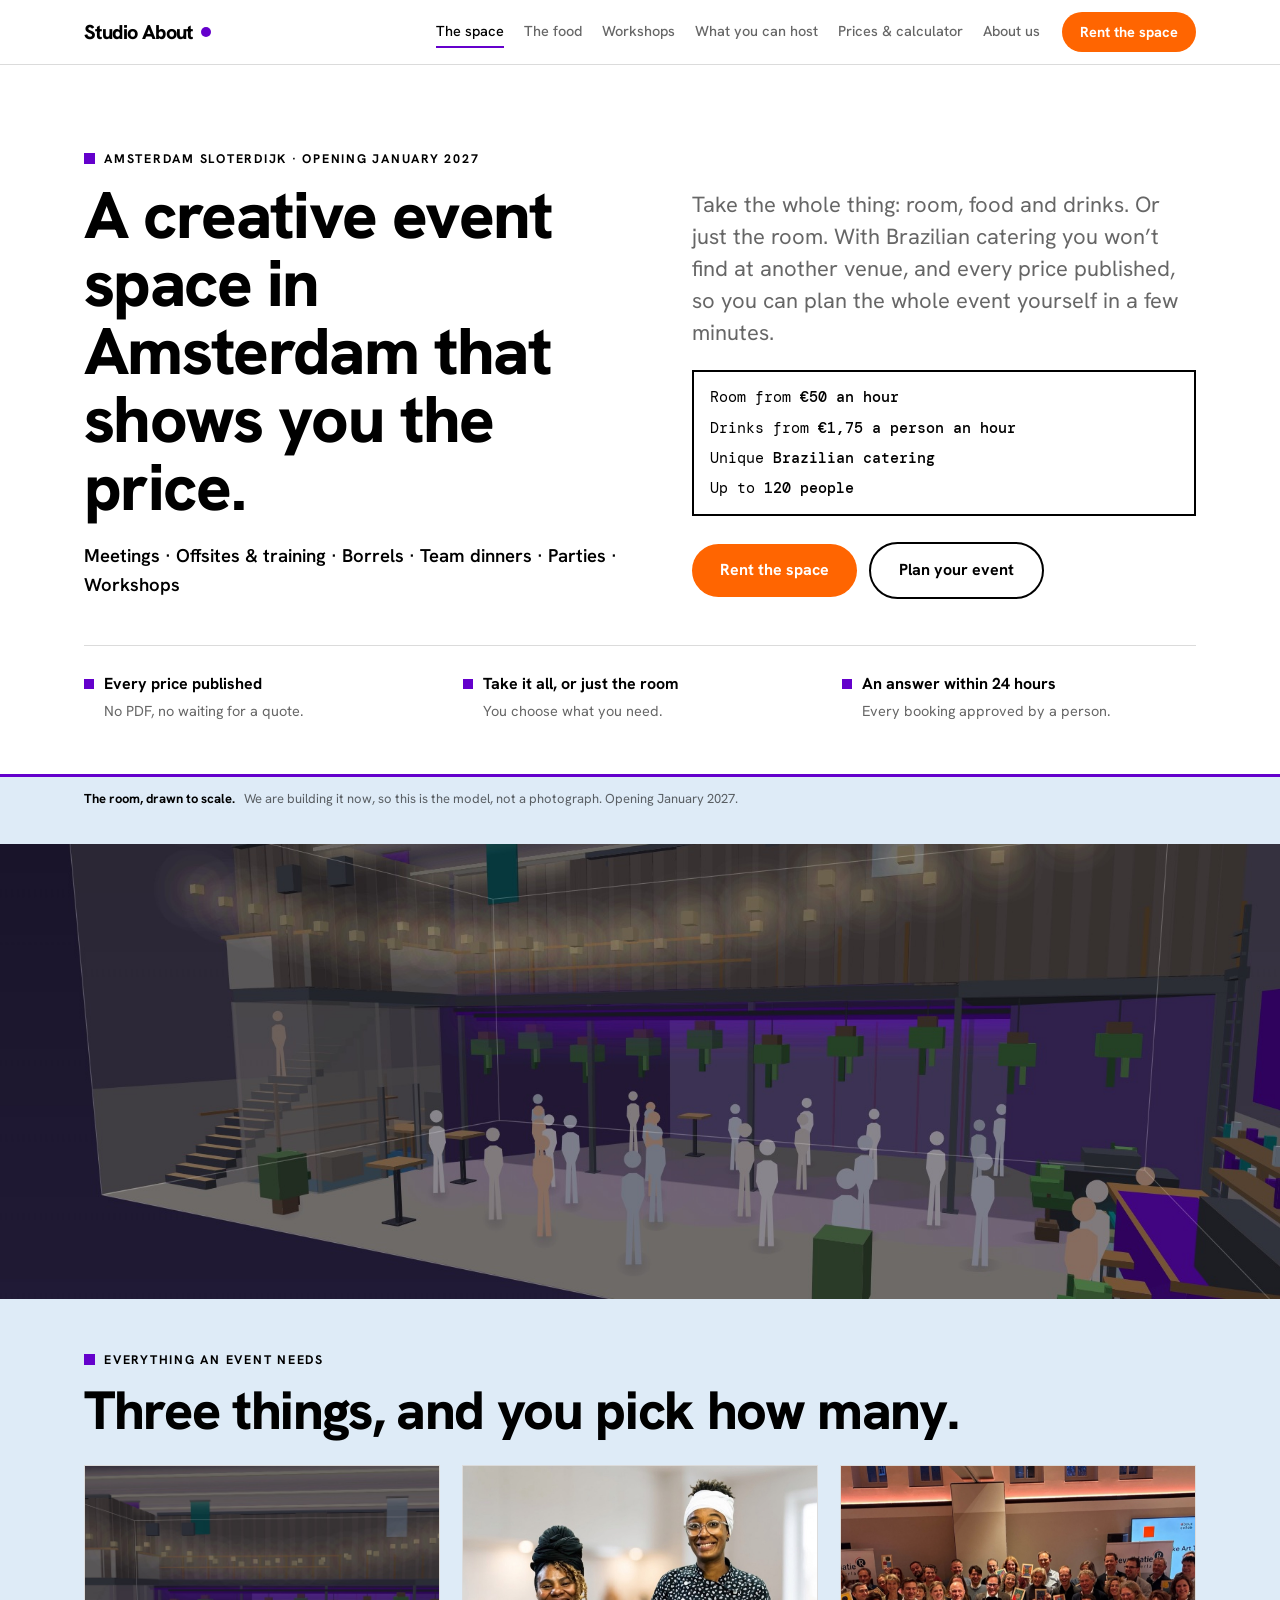
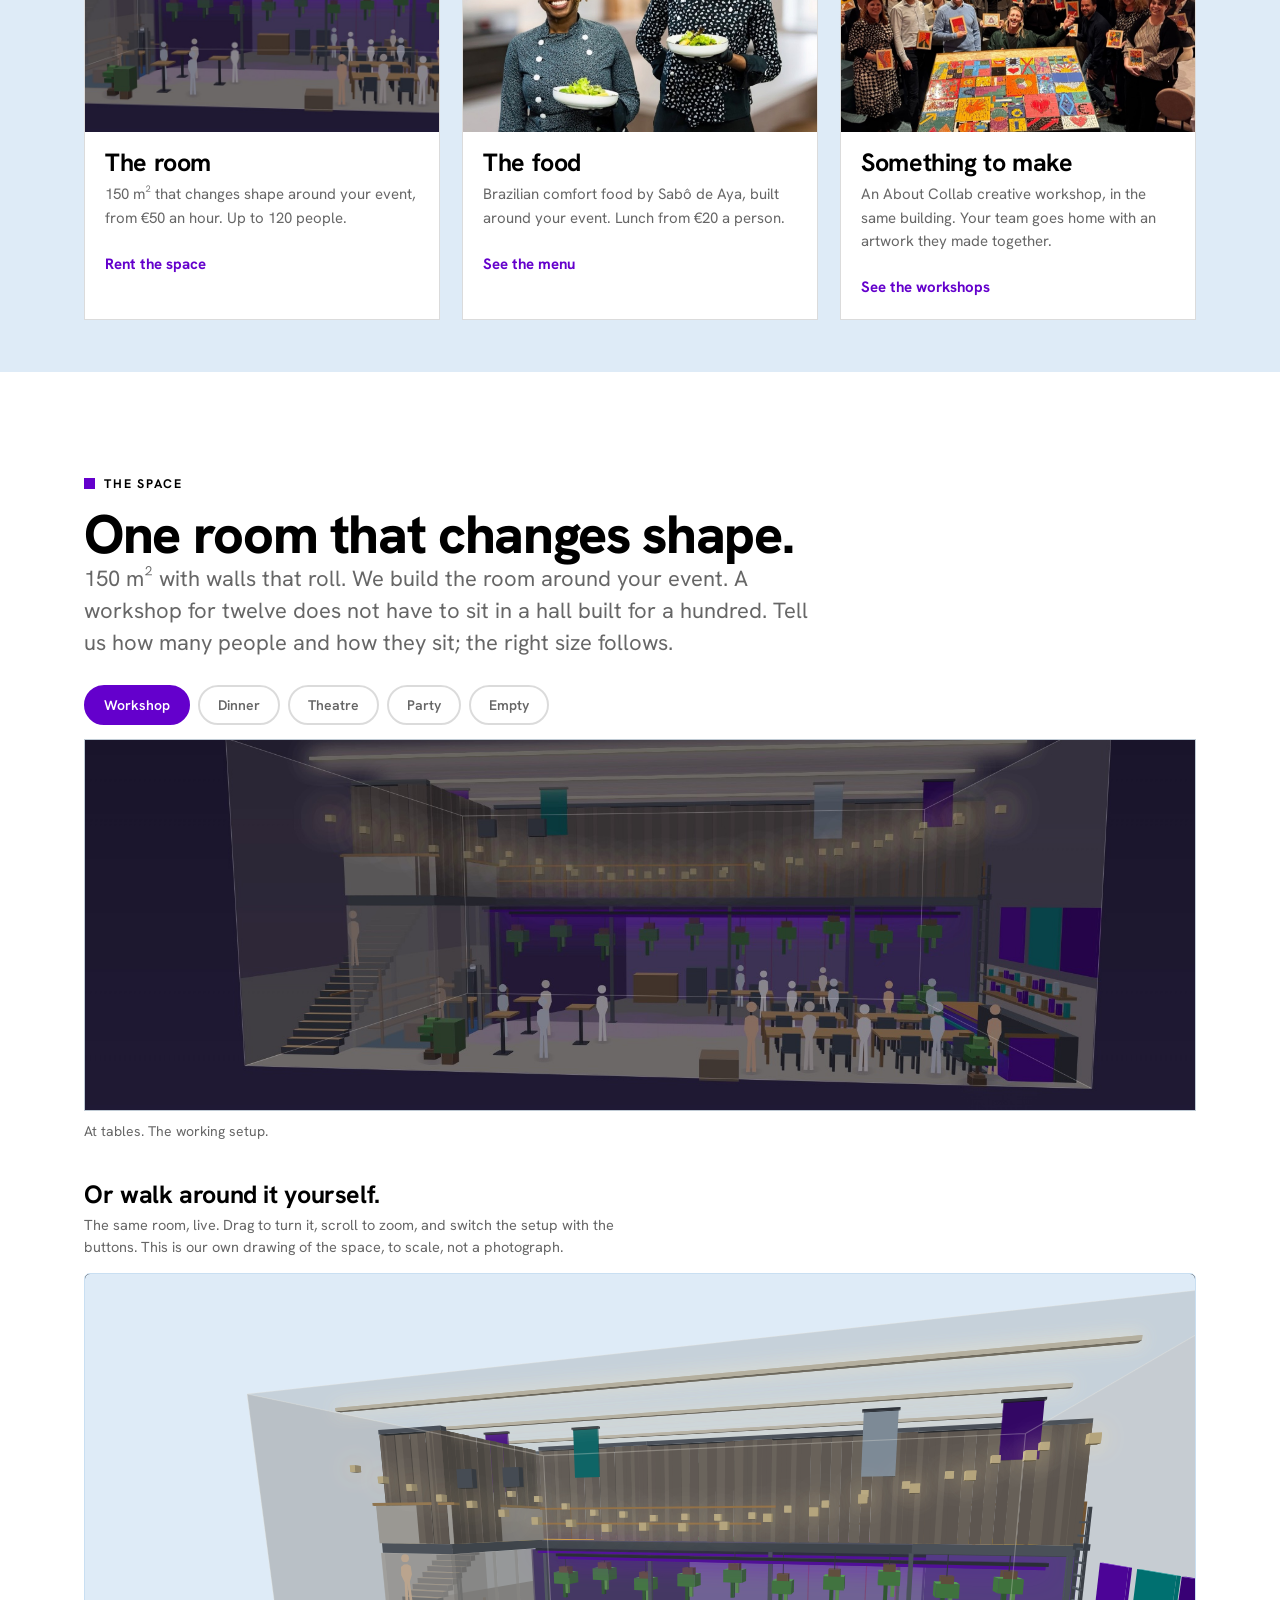
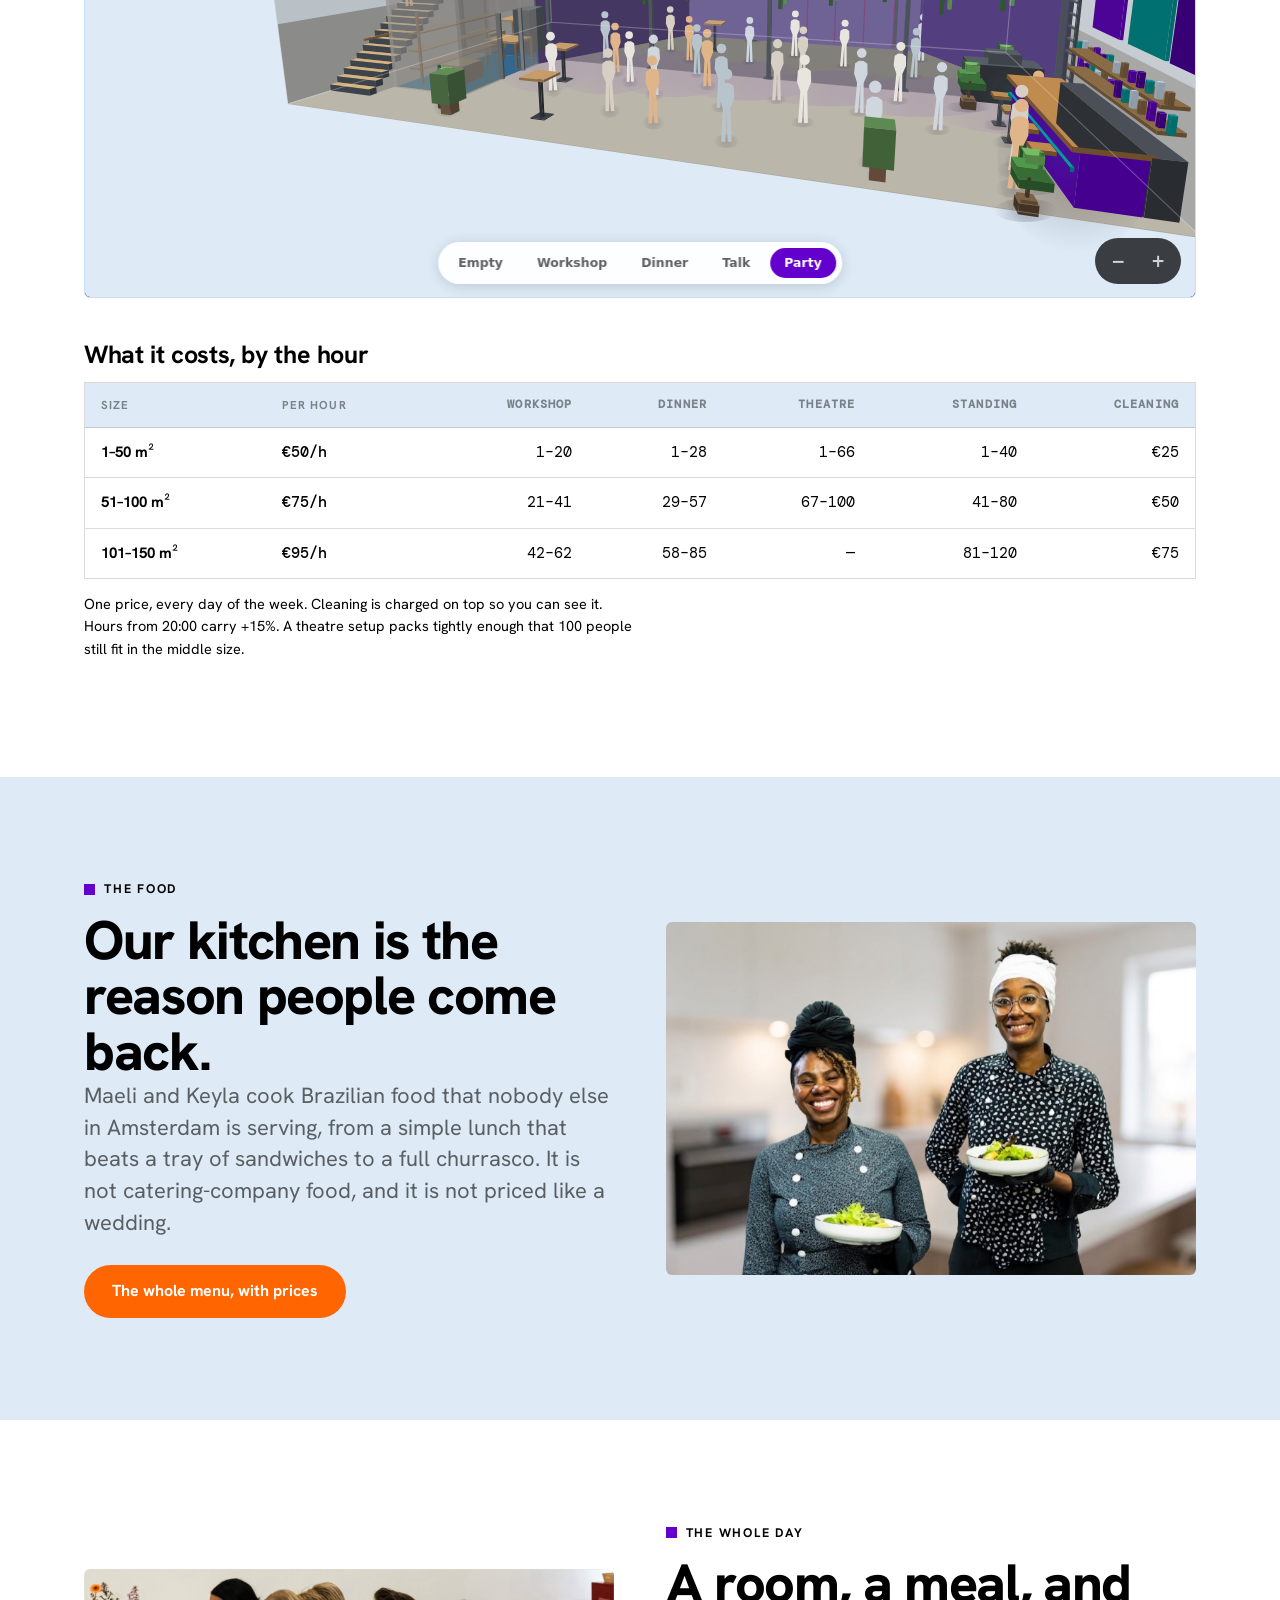
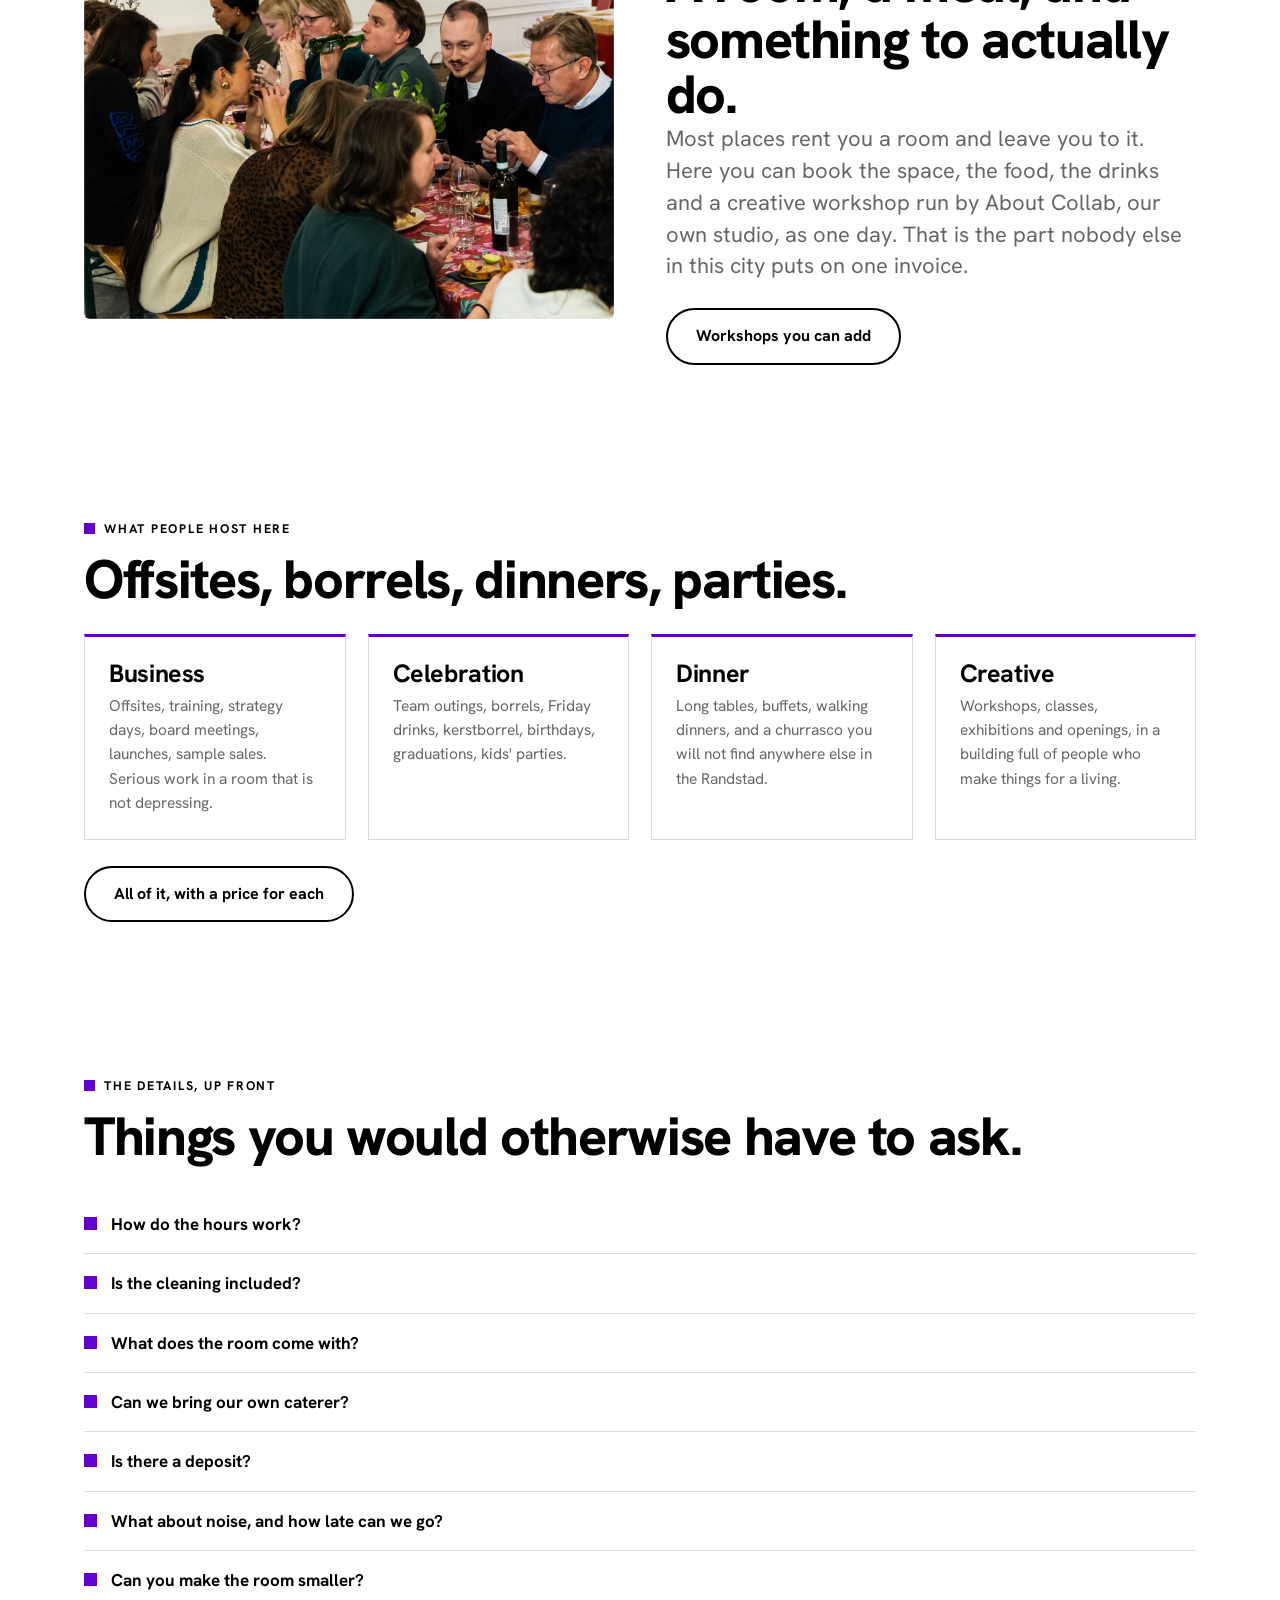
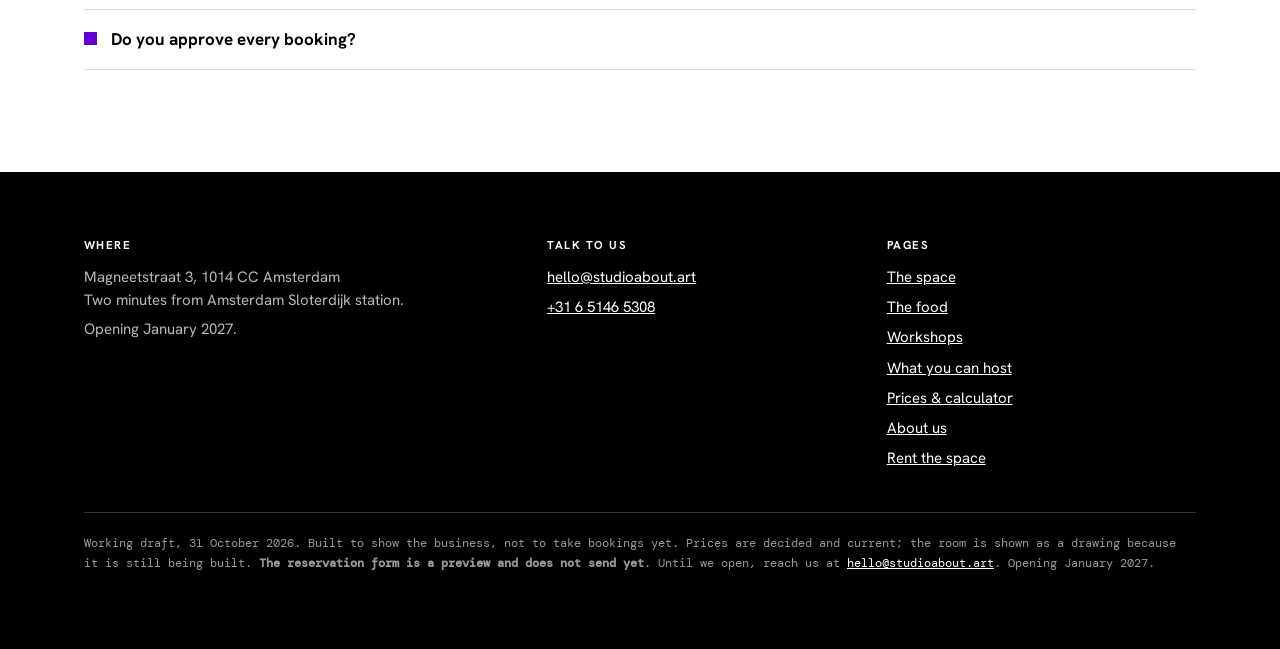
==== commit 9b14e8e1: "Event space site — 2026-10-31 11:11" ====
--- a/index.html
+++ b/index.html
@@ -215,7 +215,7 @@
       <li><a href="index.html">The space</a></li><li><a href="food.html">The food</a></li><li><a href="workshops.html">Workshops</a></li><li><a href="use-cases.html">What you can host</a></li><li><a href="prices.html">Prices &amp; calculator</a></li><li><a href="about.html">About us</a></li><li><a href="rent.html">Rent the space</a></li>
     </ul></div>
   </div>
-  <p class="draft">Working draft, 29 October 2026.
+  <p class="draft">Working draft, 31 October 2026.
      Built to show the business, not to take bookings yet. Prices are decided and current;
      the room is shown as a drawing because it is still being built. <b>The reservation form
      is a preview and does not send yet</b>. Until we open, reach us at
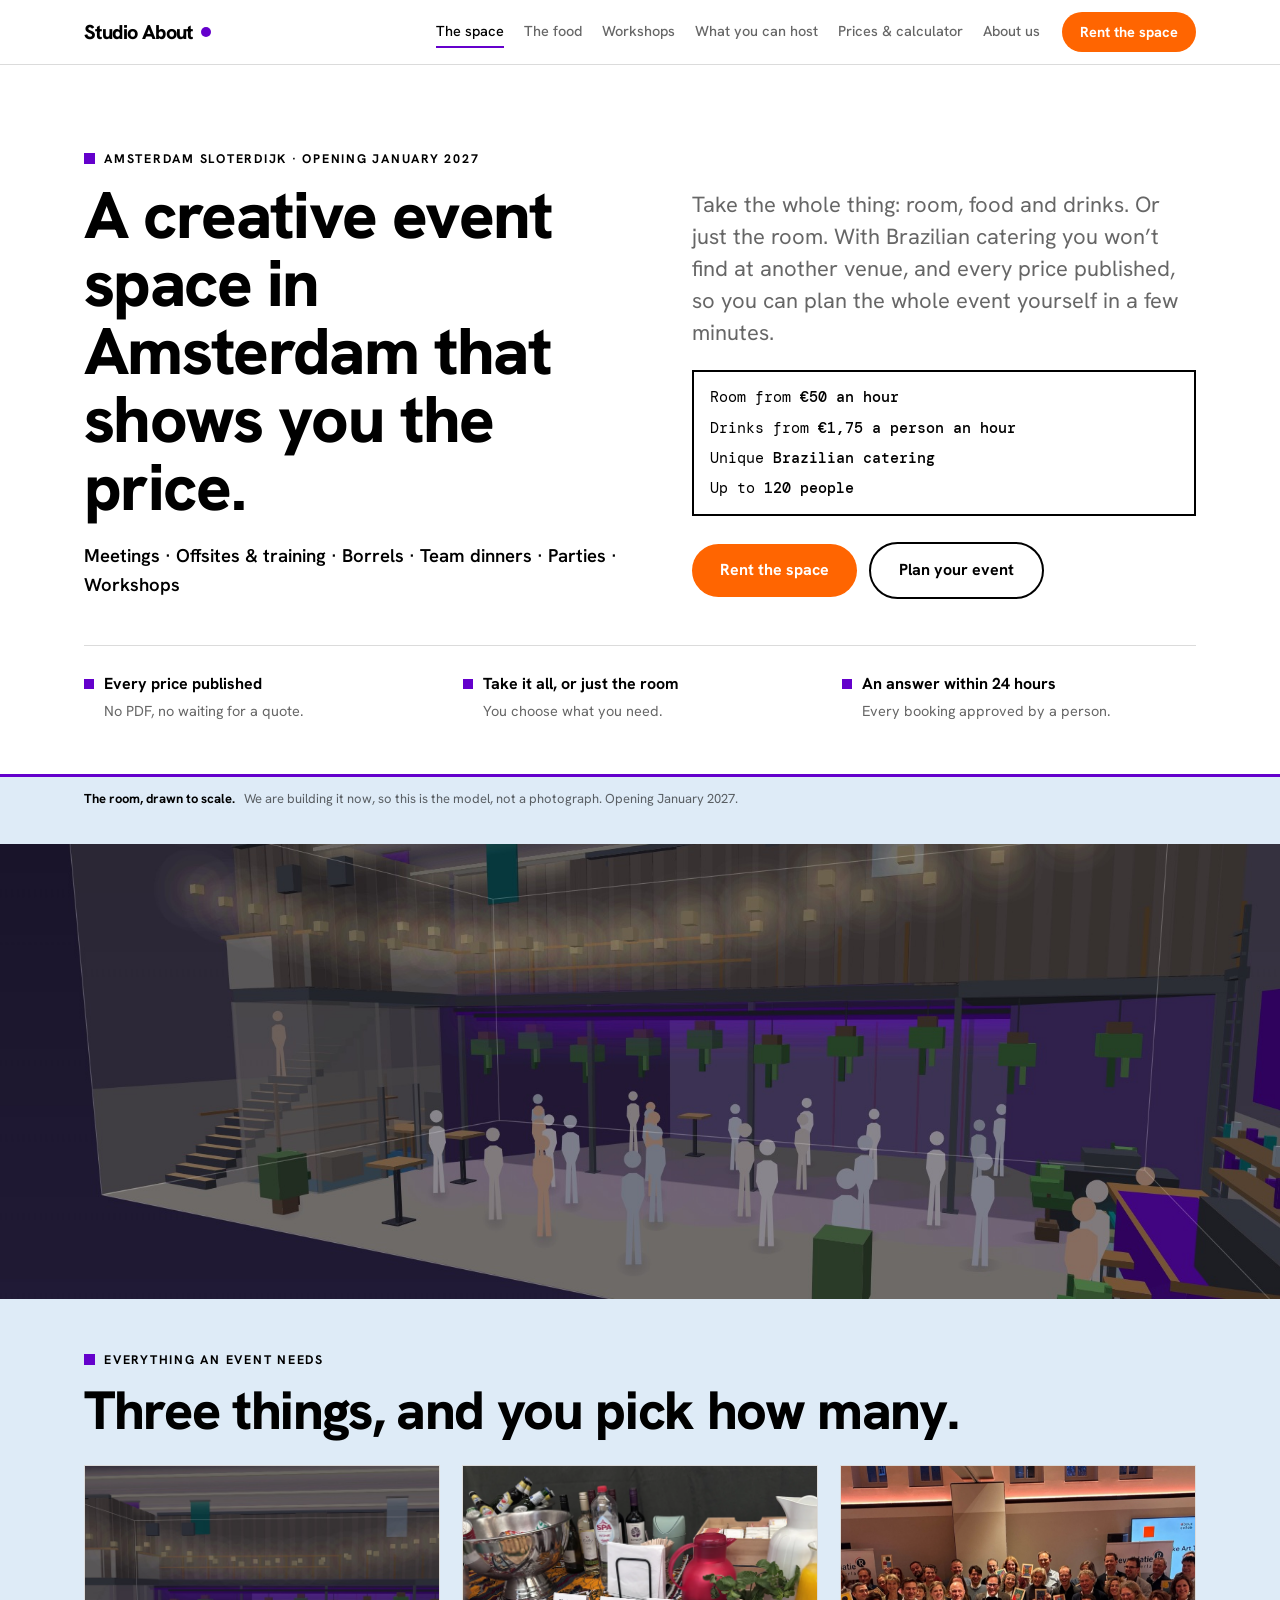
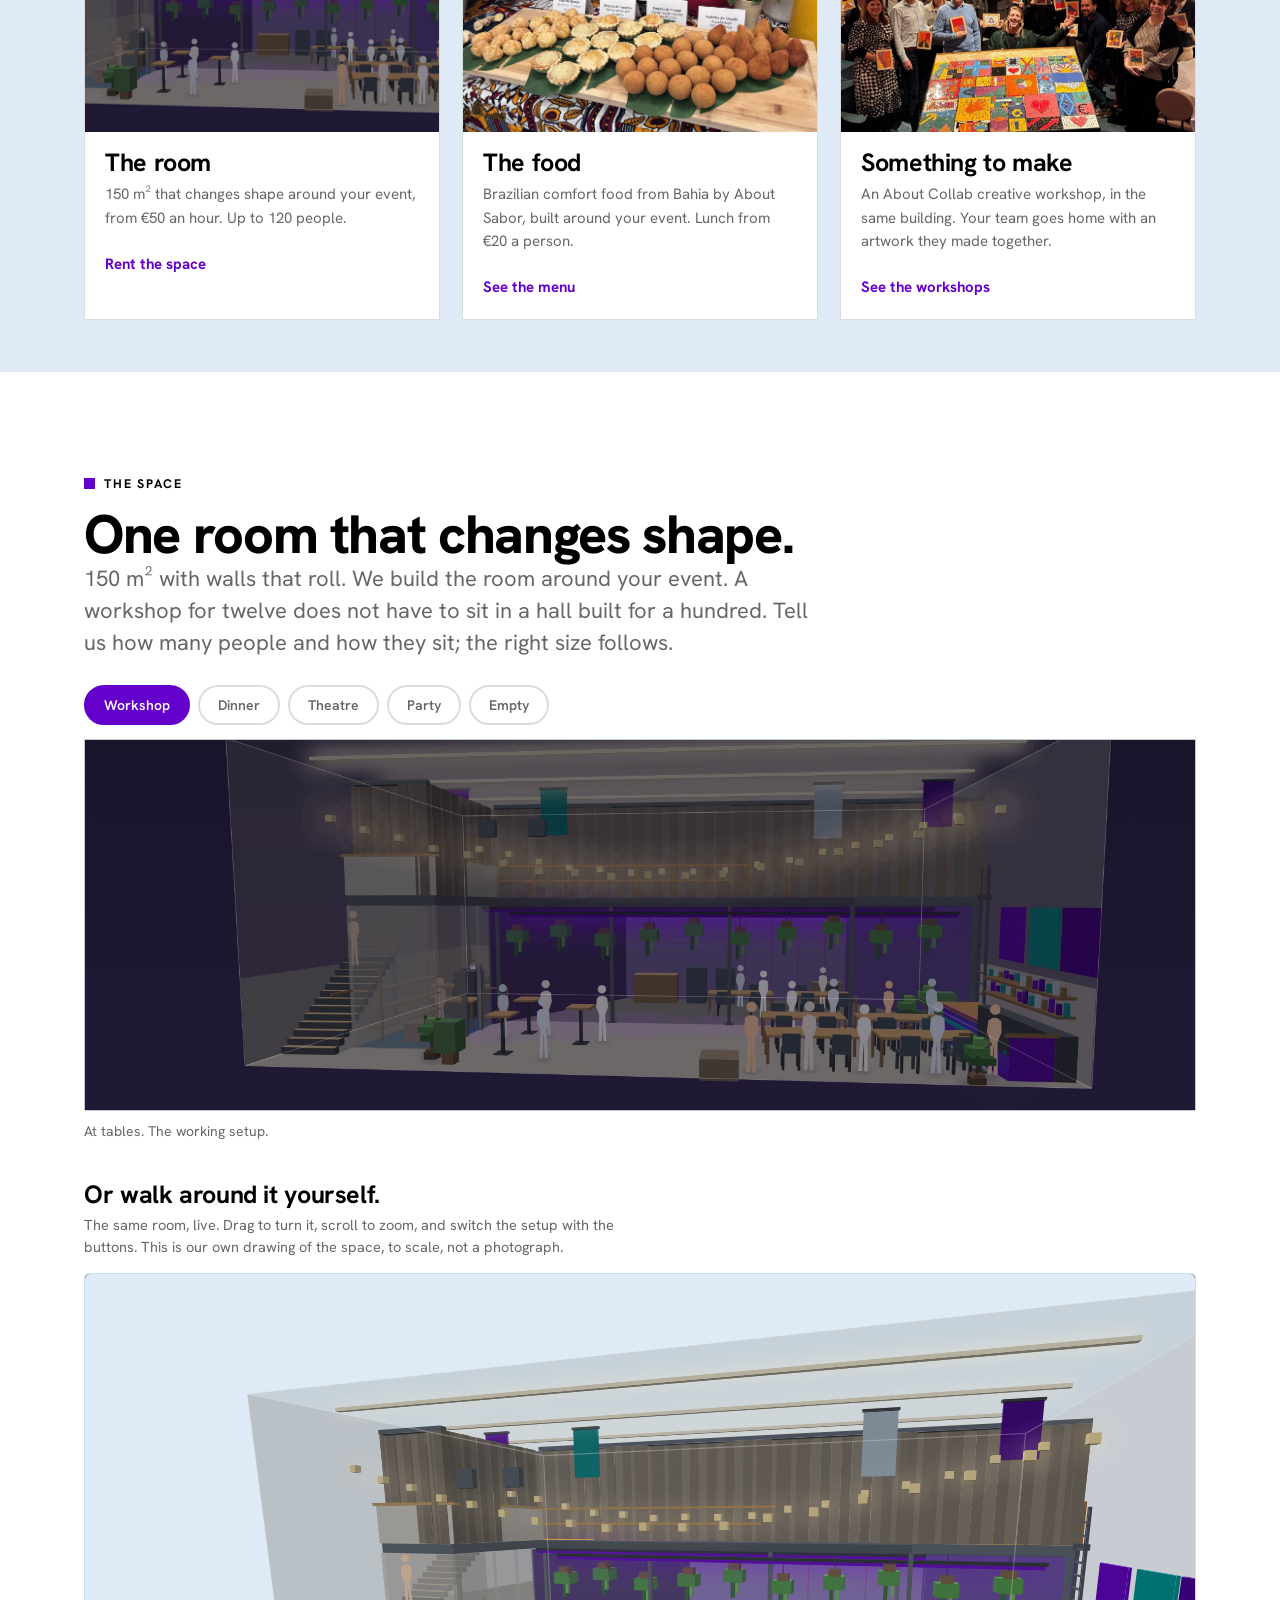
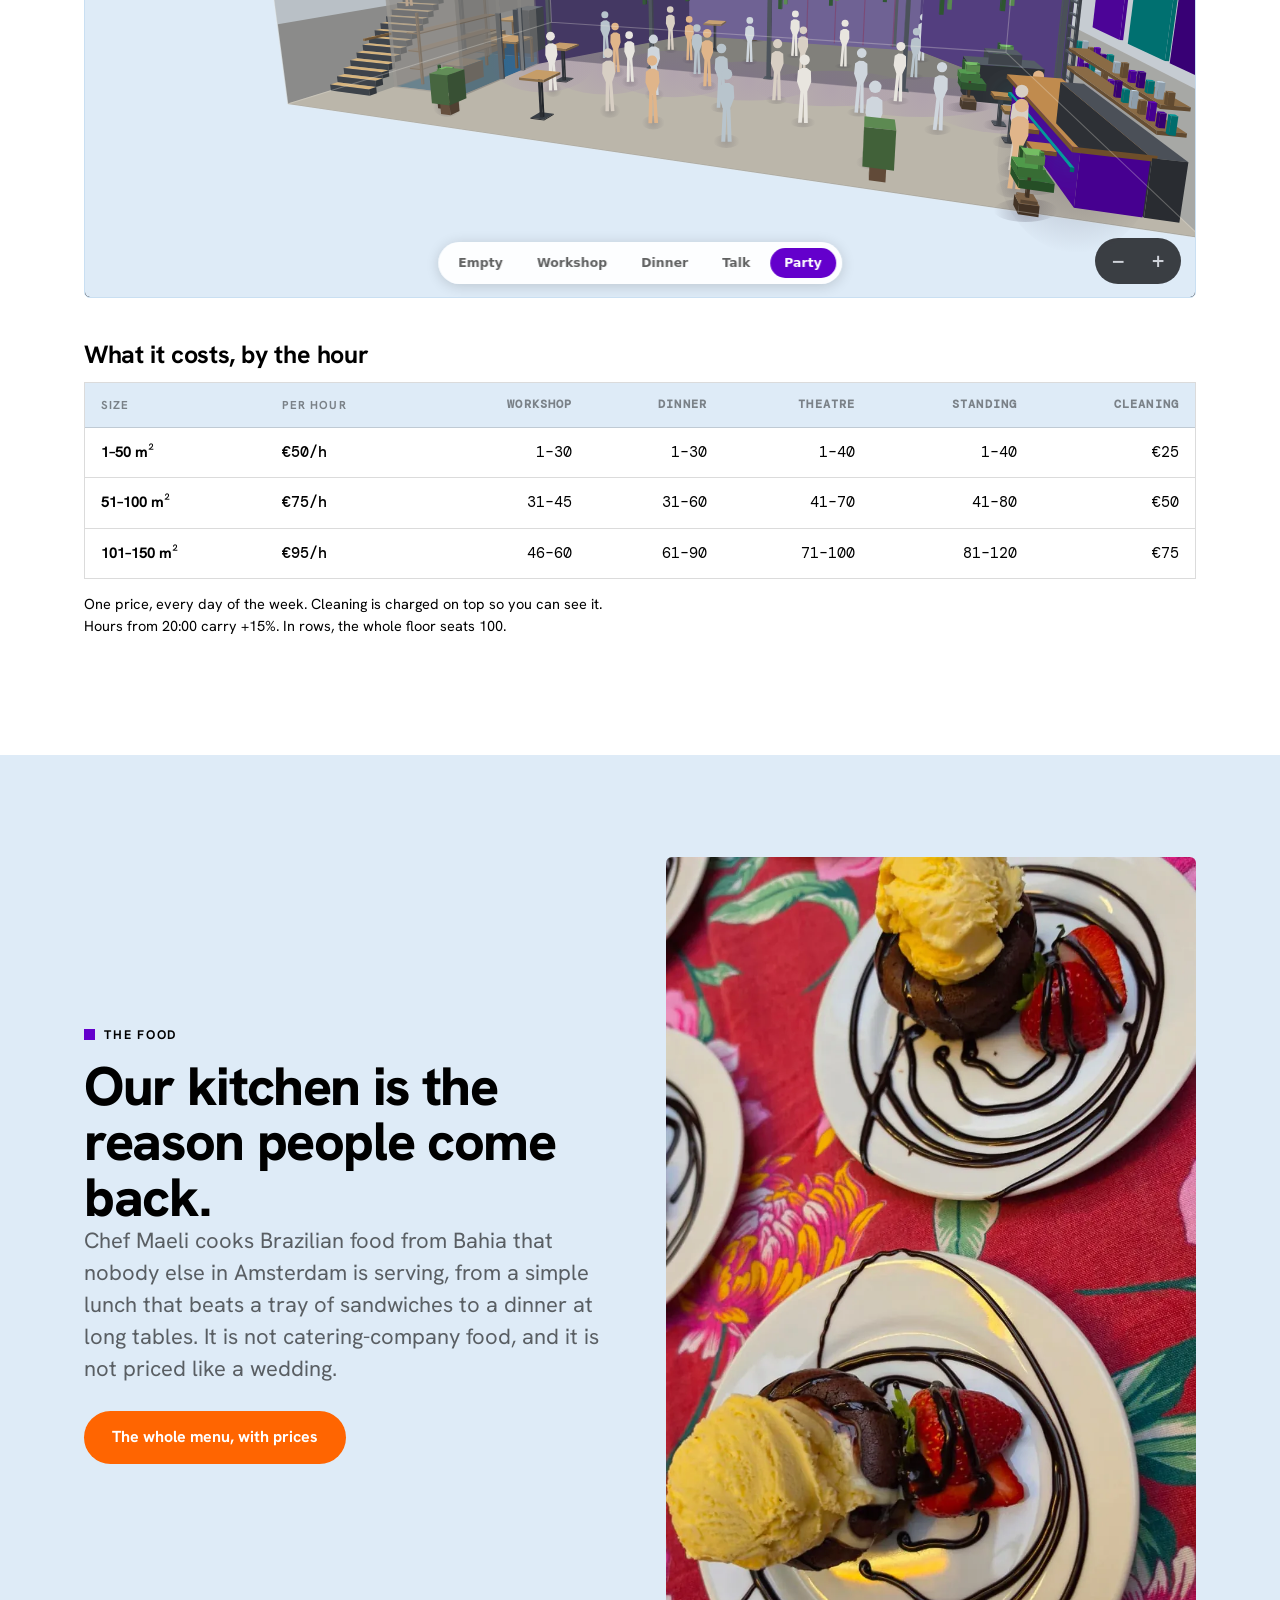
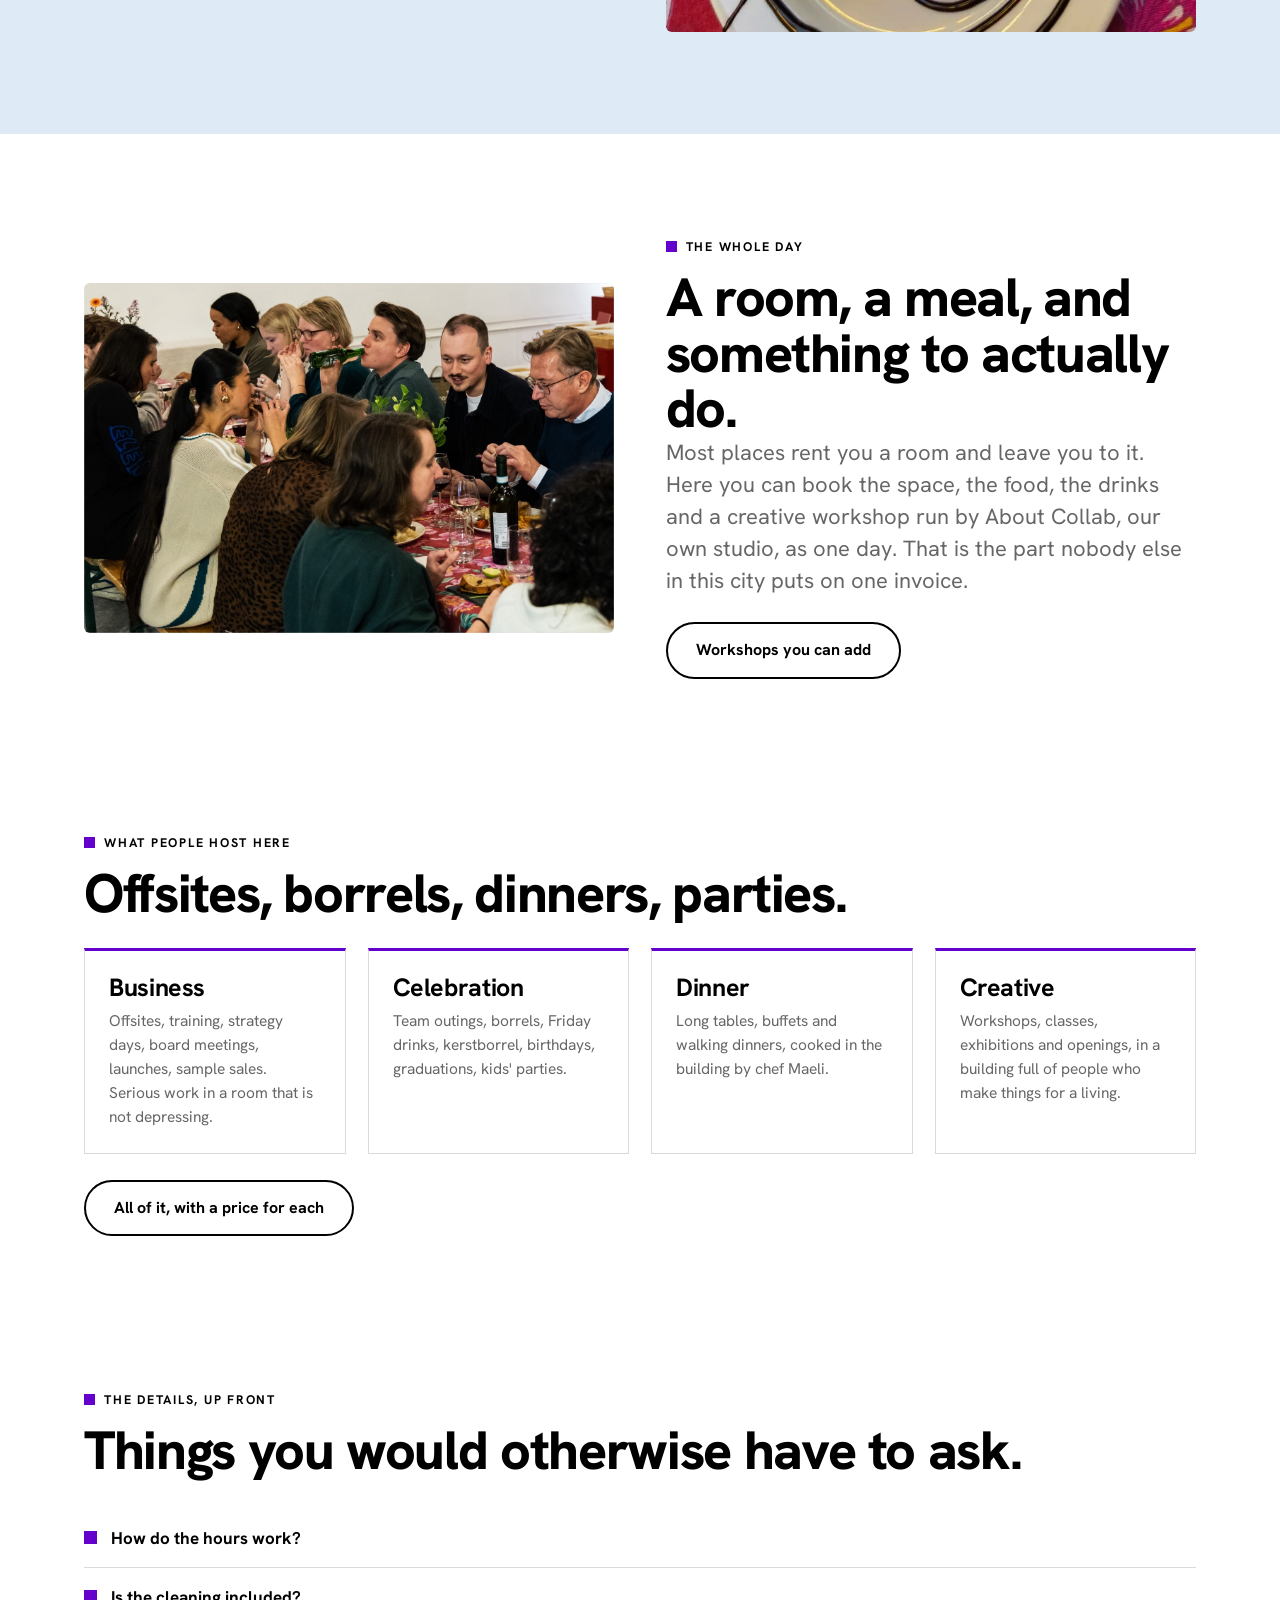
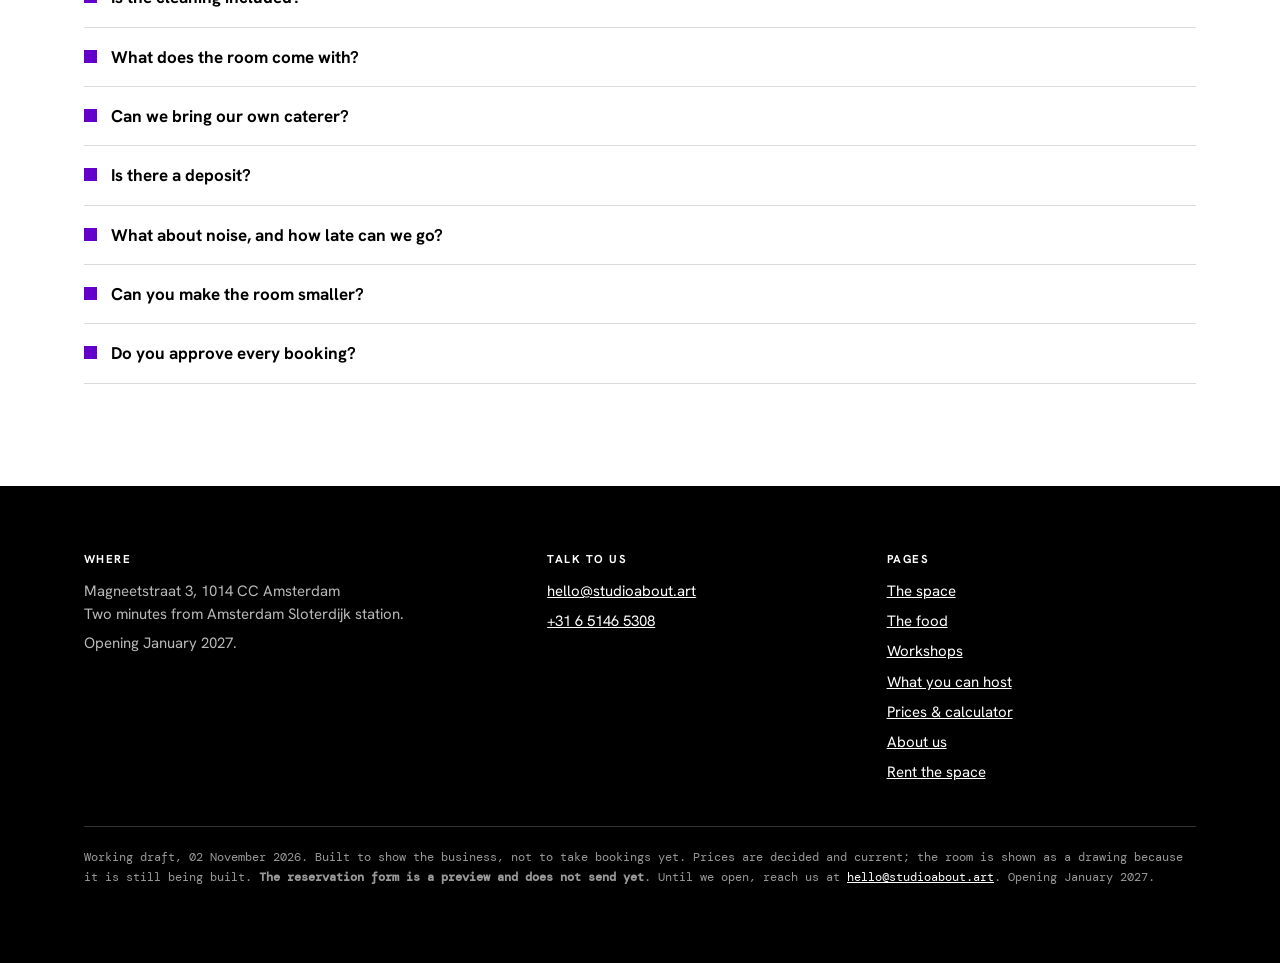
==== commit ebbff74b: "Event space site — 2026-11-02 10:41" ====
--- a/index.html
+++ b/index.html
@@ -79,9 +79,9 @@
       <span class="more">Rent the space</span>
     </a>
     <a class="prove-card" href="food.html">
-      <img src="assets/food/maeli-keyla-salads.jpg" alt="Maeli and Keyla, our chefs">
+      <img src="assets/food/about-collab-about-sabor-buffet-met-hapjes-op-afrikaanse-stof-6.webp" alt="Brazilian bites on wooden boards, on a wax-print cloth">
       <h3>The food</h3>
-      <p>Brazilian comfort food by Sab&ocirc; de Aya, built around your event. Lunch from
+      <p>Brazilian comfort food from Bahia by About Sabor, built around your event. Lunch from
          €20 a person.</p>
       <span class="more">See the menu</span>
     </a>
@@ -140,13 +140,12 @@
     <div class="tablewrap"><table>
 <thead><tr><th>Size</th><th>Per hour</th><th class="num">Workshop</th><th class="num">Dinner</th>
 <th class="num">Theatre</th><th class="num">Standing</th><th class="num">Cleaning</th></tr></thead>
-<tbody><tr><td><b>1–50 m²</b></td><td class='price'>€50/h</td><td class='num'>1–20</td><td class='num'>1–28</td><td class='num'>1–66</td><td class='num'>1–40</td><td class='num'>€25</td></tr><tr><td><b>51–100 m²</b></td><td class='price'>€75/h</td><td class='num'>21–41</td><td class='num'>29–57</td><td class='num'>67–100</td><td class='num'>41–80</td><td class='num'>€50</td></tr><tr><td><b>101–150 m²</b></td><td class='price'>€95/h</td><td class='num'>42–62</td><td class='num'>58–85</td><td class='num'>—</td><td class='num'>81–120</td><td class='num'>€75</td></tr></tbody></table></div>
+<tbody><tr><td><b>1–50 m²</b></td><td class='price'>€50/h</td><td class='num'>1–30</td><td class='num'>1–30</td><td class='num'>1–40</td><td class='num'>1–40</td><td class='num'>€25</td></tr><tr><td><b>51–100 m²</b></td><td class='price'>€75/h</td><td class='num'>31–45</td><td class='num'>31–60</td><td class='num'>41–70</td><td class='num'>41–80</td><td class='num'>€50</td></tr><tr><td><b>101–150 m²</b></td><td class='price'>€95/h</td><td class='num'>46–60</td><td class='num'>61–90</td><td class='num'>71–100</td><td class='num'>81–120</td><td class='num'>€75</td></tr></tbody></table></div>
 <p class="swipe">swipe sideways →</p>
     <p style="font-size:14.5px;color:var(--ink-2);margin-top:14px;max-width:70ch">
       One price, every day of the week. Cleaning is charged on top so you can see it.
       Hours from 20:00 carry +15%.
-      A theatre setup packs tightly enough that 100 people
-      still fit in the middle size.</p>
+      In rows, the whole floor seats 100.</p>
   </div>
 </div></section>
 
@@ -155,13 +154,13 @@
     <div>
       <p class="eyebrow">The food</p>
       <h2>Our kitchen is the reason people come back.</h2>
-      <p class="lede">Maeli and Keyla cook Brazilian food that nobody else in Amsterdam is
-         serving, from a simple lunch that beats a tray of sandwiches to a full churrasco.
+      <p class="lede">Chef Maeli cooks Brazilian food from Bahia that nobody else in Amsterdam is
+         serving, from a simple lunch that beats a tray of sandwiches to a dinner at long tables.
          It is not catering-company food, and it is not priced like a wedding.</p>
       <div class="btn-row"><a class="btn" href="food.html">The whole menu, with prices</a></div>
     </div>
-    <div><img src="assets/food/maeli-keyla-salads.jpg"
-      alt="Maeli and Keyla, the chefs, holding bowls of salad" style="border-radius:6px"></div>
+    <div><img src="assets/food/about-collab-about-sabor-dessert-met-ijs-en-aardbei.webp"
+      alt="Chocolate cake with ice cream and a strawberry" style="border-radius:6px"></div>
   </div>
 </div></section>
 
@@ -189,8 +188,8 @@
       launches, sample sales. Serious work in a room that is not depressing.</p></div>
     <div class="card"><h3>Celebration</h3><p>Team outings, borrels, Friday drinks, kerstborrel,
       birthdays, graduations, kids' parties.</p></div>
-    <div class="card"><h3>Dinner</h3><p>Long tables, buffets, walking dinners, and a churrasco
-      you will not find anywhere else in the Randstad.</p></div>
+    <div class="card"><h3>Dinner</h3><p>Long tables, buffets and walking dinners, cooked in
+      the building by chef Maeli.</p></div>
     <div class="card"><h3>Creative</h3><p>Workshops, classes, exhibitions and openings, in a
       building full of people who make things for a living.</p></div>
   </div>
@@ -215,12 +214,12 @@
       <li><a href="index.html">The space</a></li><li><a href="food.html">The food</a></li><li><a href="workshops.html">Workshops</a></li><li><a href="use-cases.html">What you can host</a></li><li><a href="prices.html">Prices &amp; calculator</a></li><li><a href="about.html">About us</a></li><li><a href="rent.html">Rent the space</a></li>
     </ul></div>
   </div>
-  <p class="draft">Working draft, 31 October 2026.
+  <p class="draft">Working draft, 02 November 2026.
      Built to show the business, not to take bookings yet. Prices are decided and current;
      the room is shown as a drawing because it is still being built. <b>The reservation form
      is a preview and does not send yet</b>. Until we open, reach us at
      <a href="mailto:hello@studioabout.art">hello@studioabout.art</a>. Opening January 2027.</p>
 </div></footer>
-<script>window.SA_DATA={"bands": [{"key": "B1", "label": "up to 50 m²", "m2_lo": 1, "m2_hi": 50, "price": 50.0, "cleaning": 25.0, "workshop": [1, 20], "dinner": [1, 28], "standing": [1, 40], "theatre": [1, 66]}, {"key": "B2", "label": "51–100 m²", "m2_lo": 51, "m2_hi": 100, "price": 75.0, "cleaning": 50.0, "workshop": [21, 41], "dinner": [29, 57], "standing": [41, 80], "theatre": [67, 100]}, {"key": "B3", "label": "101–150 m²", "m2_lo": 101, "m2_hi": 150, "price": 95.0, "cleaning": 75.0, "workshop": [42, 62], "dinner": [58, 85], "standing": [81, 120], "theatre": null}], "food": [{"key": "lunch_simple", "label": "Simple Lunch — one main delicious dish", "group": "any", "pp": 20.0, "status": "DECIDED", "per_hour": false, "btw": 0.09}, {"key": "lunch_buffet_full", "label": "Buffet Lunch — main + dessert", "group": "12+", "pp": 24.5, "status": "DECIDED", "per_hour": false, "btw": 0.09}, {"key": "lunch_plated", "label": "Plated Lunch — main + dessert, served at table", "group": "≤16", "pp": 27.5, "status": "DECIDED", "per_hour": false, "btw": 0.09}, {"key": "dinner_2course", "label": "Plated Dinner — 2 courses, served", "group": "≤15", "pp": 30.0, "status": "DERIVED", "per_hour": false, "btw": 0.09}, {"key": "dinner_plated", "label": "Plated Dinner — 3 courses, served", "group": "≤15", "pp": 34.5, "status": "DECIDED", "per_hour": false, "btw": 0.09}, {"key": "dinner_buffet", "label": "Buffet Dinner — walk-in, chef-served, with dessert", "group": "16+", "pp": 29.5, "status": "DECIDED", "per_hour": false, "btw": 0.09}, {"key": "churrasco", "label": "Churrasco — full Brazilian BBQ experience + dessert, lunch or dinner", "group": "15+", "pp": 47.5, "status": "DECIDED", "per_hour": false, "btw": 0.09}, {"key": "bites", "label": "Brazilian Bites — custom offer per event", "group": "any", "pp": 0.0, "status": "DECIDED range", "per_hour": false, "btw": 0.09}, {"key": "borrel_soft", "label": "Borrel — drinks + bites, pp per HOUR, no alcohol", "group": "any", "pp": 7.5, "status": "DECIDED", "per_hour": true, "btw": 0.09}, {"key": "borrel_alc", "label": "Borrel — drinks + bites, pp per HOUR, with alcohol", "group": "any", "pp": 10.0, "status": "DECIDED", "per_hour": true, "btw": 0.09}, {"key": "dessert_round", "label": "Sweet finish — a delicious dessert everyone will like", "group": "any", "pp": 4.5, "status": "DECIDED", "per_hour": false, "btw": 0.09}], "drinks": [{"key": "p1", "label": "Package 1 — coffee, tea, still + sparkling water", "pph": 1.75, "status": "DECIDED", "btw": 0.09}, {"key": "p2", "label": "Package 2 — + iced tea, sodas, juices", "pph": 2.5, "status": "DECIDED", "btw": 0.09}, {"key": "p3", "label": "Package 3 — + wine & beer", "pph": 6.0, "status": "DECIDED", "btw": 0.21}, {"key": "p4", "label": "Package 4 — + premium cocktails", "pph": 9.0, "status": "DECIDED", "btw": 0.21}], "addons": [{"key": "sound", "label": "Sound set — 2 speakers + wireless mic", "price": 45.0, "btw": 0.21}, {"key": "lights", "label": "Party light package (incl. black lights)", "price": 60.0, "btw": 0.21}, {"key": "djbooth", "label": "DJ booth table", "price": 40.0, "btw": 0.21}, {"key": "flipchart", "label": "Flipchart + markers", "price": 15.0, "btw": 0.21}], "max_people": 120, "floor_m2": 150, "night_pct": 0.15, "night_from": 20, "night_until": 4, "drinks_min_hours": 2, "borg": 150.0, "kurkgeld": 150.0, "hetsalon_room_discount": 0.3, "hetsalon_food_discount": 0.0, "bites_lo": 7.0, "bites_hi": 12.0, "bites_pieces": 6, "small_group_min": 15, "small_group_surcharge": 2.0, "projector_included": true, "btw": {"food": 0.09, "alcohol": 0.21, "service": 0.21}, "overtime_same_rate": true, "_model_billable_extra": 2};</script>
+<script>window.SA_DATA={"bands": [{"key": "B1", "label": "up to 50 m²", "m2_lo": 1, "m2_hi": 50, "price": 50.0, "cleaning": 25.0, "workshop": [1, 30], "dinner": [1, 30], "standing": [1, 40], "theatre": [1, 40]}, {"key": "B2", "label": "51–100 m²", "m2_lo": 51, "m2_hi": 100, "price": 75.0, "cleaning": 50.0, "workshop": [31, 45], "dinner": [31, 60], "standing": [41, 80], "theatre": [41, 70]}, {"key": "B3", "label": "101–150 m²", "m2_lo": 101, "m2_hi": 150, "price": 95.0, "cleaning": 75.0, "workshop": [46, 60], "dinner": [61, 90], "standing": [81, 120], "theatre": [71, 100]}], "food": [{"key": "lunch_simple", "label": "Simple Lunch — one main delicious dish", "group": "any", "pp": 20.0, "status": "DECIDED", "per_hour": false, "btw": 0.09}, {"key": "lunch_buffet_full", "label": "Buffet Lunch — main + dessert", "group": "12+", "pp": 24.5, "status": "DECIDED", "per_hour": false, "btw": 0.09}, {"key": "lunch_plated", "label": "Plated Lunch — main + dessert, served at table", "group": "≤16", "pp": 27.5, "status": "DECIDED", "per_hour": false, "btw": 0.09}, {"key": "dinner_2course", "label": "Plated Dinner — 2 courses, served", "group": "≤15", "pp": 30.0, "status": "DERIVED", "per_hour": false, "btw": 0.09}, {"key": "dinner_plated", "label": "Plated Dinner — 3 courses, served", "group": "≤15", "pp": 34.5, "status": "DECIDED", "per_hour": false, "btw": 0.09}, {"key": "dinner_buffet", "label": "Buffet Dinner — walk-in, chef-served, with dessert", "group": "16+", "pp": 29.5, "status": "DECIDED", "per_hour": false, "btw": 0.09}, {"key": "bites", "label": "Brazilian Bites — custom offer per event", "group": "any", "pp": 0.0, "status": "DECIDED range", "per_hour": false, "btw": 0.09}, {"key": "borrel_soft", "label": "Borrel — drinks + bites, pp per HOUR, no alcohol", "group": "any", "pp": 7.5, "status": "DECIDED", "per_hour": true, "btw": 0.09}, {"key": "borrel_alc", "label": "Borrel — drinks + bites, pp per HOUR, with alcohol", "group": "any", "pp": 10.0, "status": "DECIDED", "per_hour": true, "btw": 0.09}, {"key": "dessert_round", "label": "Sweet finish — a delicious dessert everyone will like", "group": "any", "pp": 4.5, "status": "DECIDED", "per_hour": false, "btw": 0.09}], "drinks": [{"key": "p1", "label": "Package 1 — coffee, tea, still + sparkling water", "pph": 1.75, "status": "DECIDED", "btw": 0.09}, {"key": "p2", "label": "Package 2 — + iced tea, sodas, juices", "pph": 2.5, "status": "DECIDED", "btw": 0.09}, {"key": "p3", "label": "Package 3 — + wine & beer", "pph": 6.0, "status": "DECIDED", "btw": 0.21}, {"key": "p4", "label": "Package 4 — + premium cocktails", "pph": 9.0, "status": "DECIDED", "btw": 0.21}], "addons": [{"key": "sound", "label": "Sound set — 2 speakers + wireless mic", "price": 45.0, "btw": 0.21}, {"key": "lights", "label": "Party light package (incl. black lights)", "price": 60.0, "btw": 0.21}, {"key": "djbooth", "label": "DJ booth table", "price": 40.0, "btw": 0.21}, {"key": "flipchart", "label": "Flipchart + markers", "price": 15.0, "btw": 0.21}], "max_people": 120, "floor_m2": 150, "night_pct": 0.15, "night_from": 20, "night_until": 4, "drinks_min_hours": 2, "borg": 150.0, "kurkgeld": 150.0, "hetsalon_room_discount": 0.3, "hetsalon_food_discount": 0.0, "bites_lo": 7.0, "bites_hi": 12.0, "bites_pieces": 6, "small_group_min": 15, "small_group_surcharge": 2.0, "projector_included": true, "btw": {"food": 0.09, "alcohol": 0.21, "service": 0.21}, "overtime_same_rate": true, "_model_billable_extra": 2};</script>
 <script src="assets/calc.js"></script>
 </body></html>
